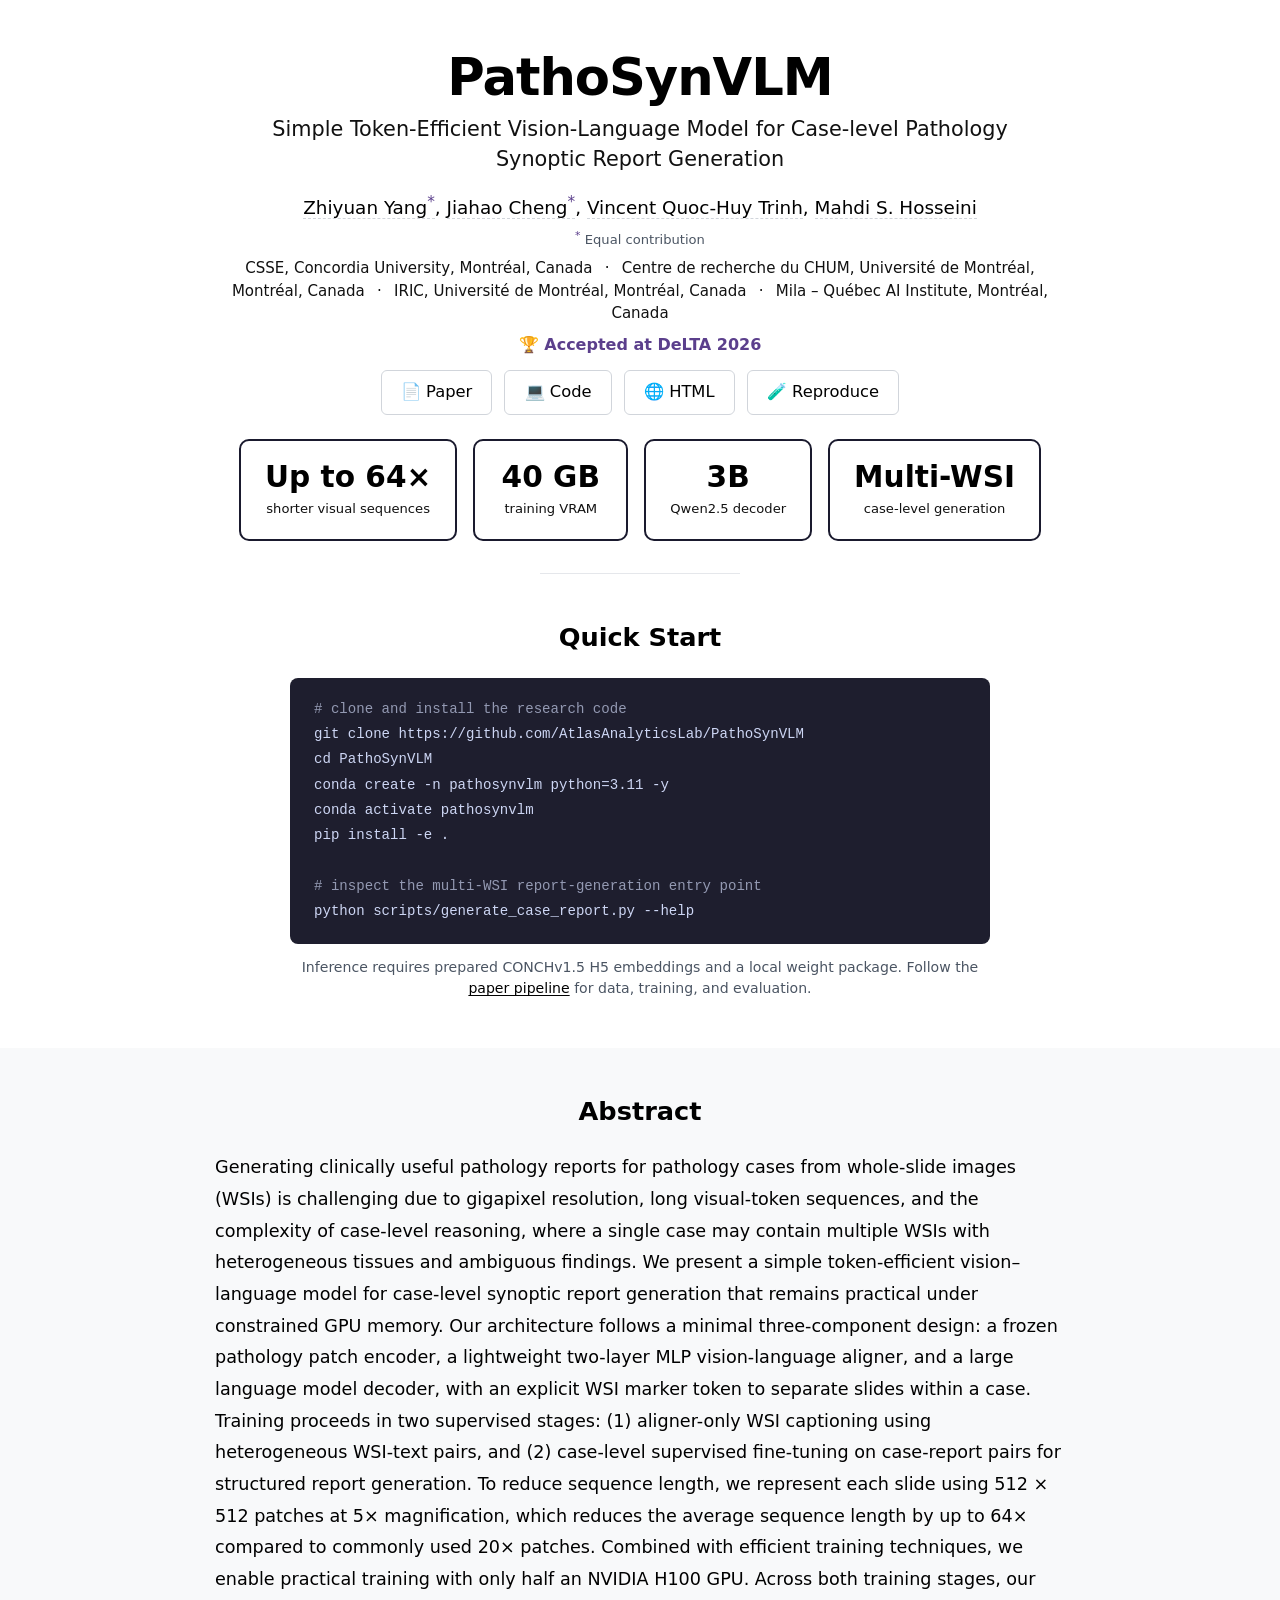
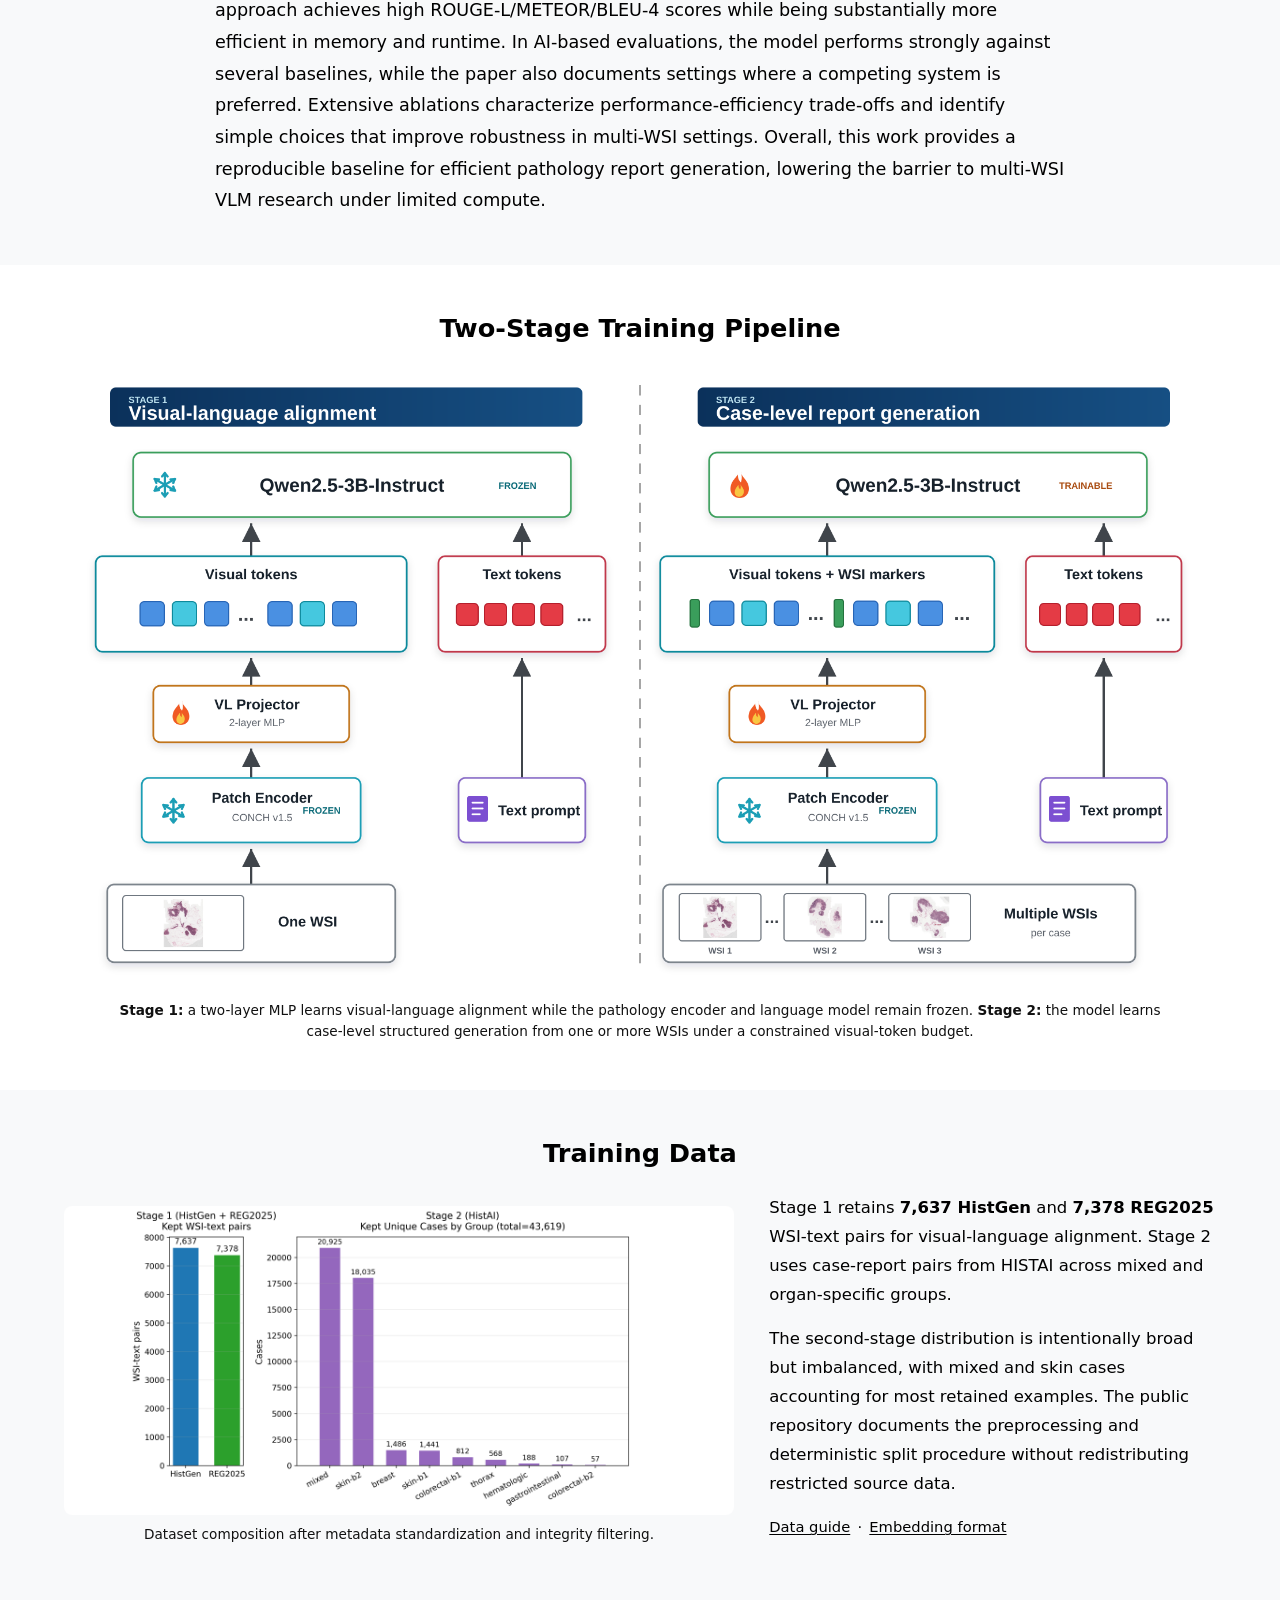
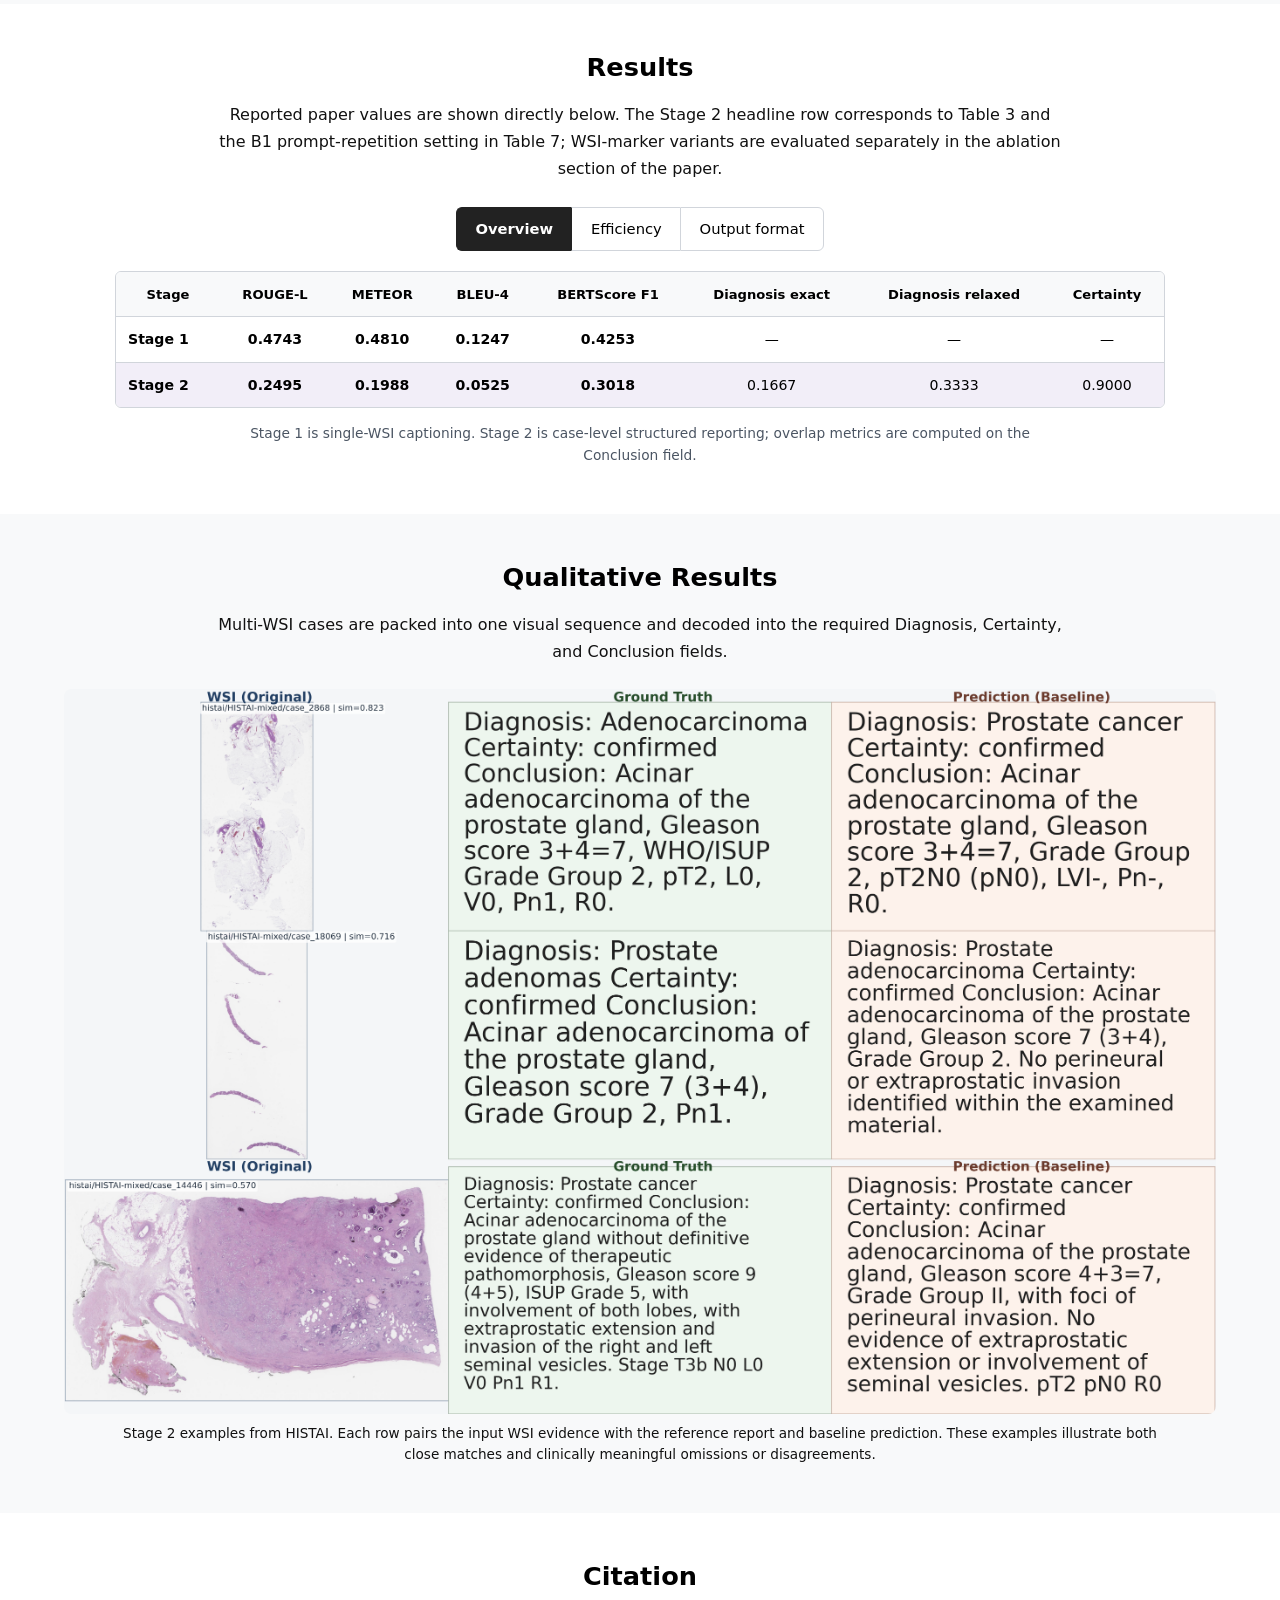
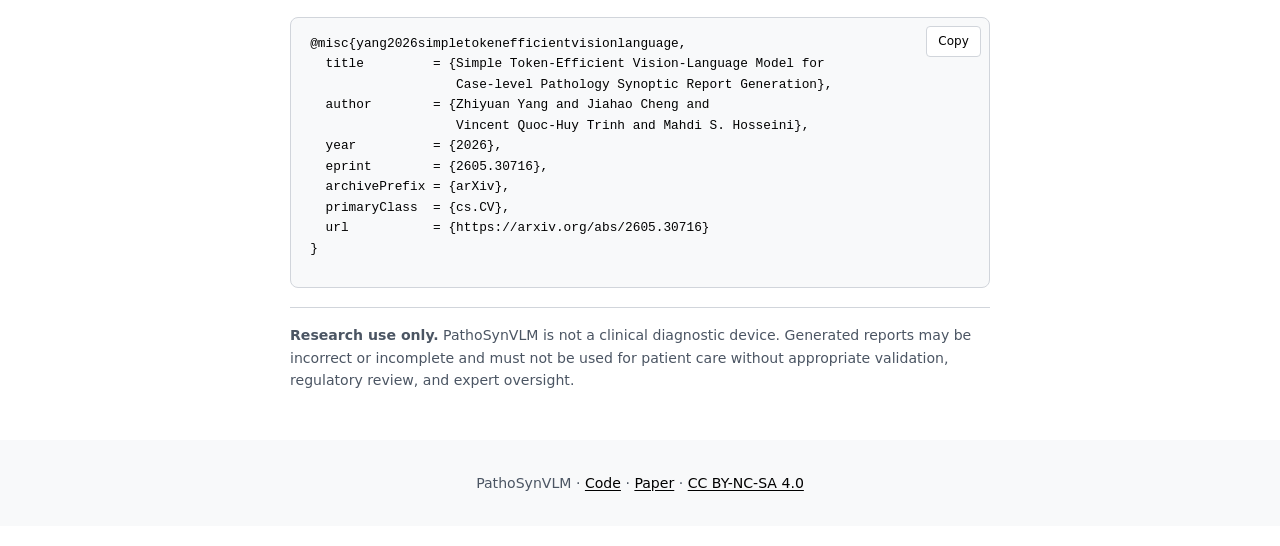
==== index.html @ 73cafb18 "Redesign project page in MOOZY academic style" ====
<!doctype html>
<html lang="en">
  <head>
    <meta charset="utf-8">
    <meta name="viewport" content="width=device-width, initial-scale=1">

    <title>PathoSynVLM: Case-Level Pathology Report Generation</title>
    <meta
      name="description"
      content="PathoSynVLM is a simple token-efficient vision-language model for case-level pathology synoptic report generation from one or more whole-slide images."
    >
    <meta name="author" content="Zhiyuan Yang, Jiahao Cheng, Vincent Quoc-Huy Trinh, Mahdi S. Hosseini">
    <meta name="theme-color" content="#ffffff">
    <link rel="canonical" href="https://atlasanalyticslab.github.io/PathoSynVLM/">
    <link rel="icon" href="static/images/favicon.svg" type="image/svg+xml">

    <meta property="og:type" content="website">
    <meta property="og:site_name" content="PathoSynVLM">
    <meta property="og:title" content="PathoSynVLM: Case-Level Pathology Report Generation">
    <meta
      property="og:description"
      content="A simple token-efficient vision-language model for structured report generation from one or more pathology whole-slide images."
    >
    <meta property="og:url" content="https://atlasanalyticslab.github.io/PathoSynVLM/">
    <meta property="og:image" content="https://atlasanalyticslab.github.io/PathoSynVLM/static/images/architecture.png">
    <meta property="og:image:width" content="2000">
    <meta property="og:image:height" content="1080">
    <meta property="og:image:alt" content="PathoSynVLM two-stage training architecture">
    <meta name="twitter:card" content="summary_large_image">

    <script type="application/ld+json">
      {
        "@context": "https://schema.org",
        "@type": "ScholarlyArticle",
        "headline": "Simple Token-Efficient Vision-Language Model for Case-level Pathology Synoptic Report Generation",
        "datePublished": "2026-05-29",
        "author": [
          {"@type": "Person", "name": "Zhiyuan Yang"},
          {"@type": "Person", "name": "Jiahao Cheng"},
          {"@type": "Person", "name": "Vincent Quoc-Huy Trinh"},
          {"@type": "Person", "name": "Mahdi S. Hosseini"}
        ],
        "url": "https://arxiv.org/abs/2605.30716",
        "mainEntityOfPage": "https://atlasanalyticslab.github.io/PathoSynVLM/",
        "sameAs": [
          "https://arxiv.org/abs/2605.30716",
          "https://github.com/AtlasAnalyticsLab/PathoSynVLM"
        ],
        "license": "https://creativecommons.org/licenses/by-nc-sa/4.0/"
      }
    </script>
    <script>document.documentElement.classList.add("js");</script>
    <link rel="stylesheet" href="static/css/index.css">
    <script defer src="static/js/index.js"></script>
  </head>

  <body>
    <a class="skip-link" href="#main-content">Skip to content</a>

    <main id="main-content">
      <!-- Hero -->
      <section class="section hero-section">
        <div class="container hero-container">
          <h1 class="hero-title">PathoSynVLM</h1>
          <p class="hero-subtitle">
            Simple Token-Efficient Vision-Language Model for Case-level Pathology Synoptic Report Generation
          </p>

          <p class="author-list">
            <a href="https://arxiv.org/search/cs?searchtype=author&amp;query=Yang%2C+Z">Zhiyuan Yang<sup>*</sup></a>,
            <a href="https://arxiv.org/search/cs?searchtype=author&amp;query=Cheng%2C+J">Jiahao Cheng<sup>*</sup></a>,
            <a href="https://arxiv.org/search/cs?searchtype=author&amp;query=Trinh%2C+V+Q">Vincent Quoc-Huy Trinh</a>,
            <a href="https://arxiv.org/search/cs?searchtype=author&amp;query=Hosseini%2C+M+S">Mahdi S. Hosseini</a>
          </p>
          <p class="equal-note"><sup>*</sup> Equal contribution</p>
          <p class="affiliation-list">
            CSSE, Concordia University, Montréal, Canada &ensp;·&ensp;
            Centre de recherche du CHUM, Université de Montréal, Montréal, Canada &ensp;·&ensp;
            IRIC, Université de Montréal, Montréal, Canada &ensp;·&ensp;
            Mila – Québec AI Institute, Montréal, Canada
          </p>
          <p class="venue-line">
            <a href="https://arxiv.org/abs/2605.30716">🏆 Accepted at DeLTA 2026</a>
          </p>

          <nav class="link-row" aria-label="Project links">
            <a href="https://arxiv.org/abs/2605.30716">📄 Paper</a>
            <a href="https://github.com/AtlasAnalyticsLab/PathoSynVLM">💻 Code</a>
            <a href="https://arxiv.org/html/2605.30716v1">🌐 HTML</a>
            <a href="https://github.com/AtlasAnalyticsLab/PathoSynVLM/blob/main/docs/paper_pipeline.md">🧪 Reproduce</a>
          </nav>
        </div>
      </section>

      <!-- Key numbers -->
      <section class="stats-section" aria-label="Key project characteristics">
        <div class="container stat-cards">
          <div class="stat-card">
            <span class="stat-number">Up to 64×</span>
            <span class="stat-label">shorter visual sequences</span>
          </div>
          <div class="stat-card">
            <span class="stat-number">40 GB</span>
            <span class="stat-label">training VRAM</span>
          </div>
          <div class="stat-card">
            <span class="stat-number">3B</span>
            <span class="stat-label">Qwen2.5 decoder</span>
          </div>
          <div class="stat-card">
            <span class="stat-number">Multi-WSI</span>
            <span class="stat-label">case-level generation</span>
          </div>
        </div>
      </section>

      <hr class="section-divider">

      <!-- Quick start -->
      <section class="section" id="quick-start">
        <div class="container narrow-container">
          <h2 class="section-heading">Quick Start</h2>
          <pre class="code-block" tabindex="0"><code><span class="comment"># clone and install the research code</span>
git clone https://github.com/AtlasAnalyticsLab/PathoSynVLM
cd PathoSynVLM
conda create -n pathosynvlm python=3.11 -y
conda activate pathosynvlm
pip install -e .

<span class="comment"># inspect the multi-WSI report-generation entry point</span>
python scripts/generate_case_report.py --help</code></pre>
          <p class="center-note">
            Inference requires prepared CONCHv1.5 H5 embeddings and a local weight package.
            Follow the <a href="https://github.com/AtlasAnalyticsLab/PathoSynVLM/blob/main/docs/paper_pipeline.md">paper pipeline</a> for data, training, and evaluation.
          </p>
        </div>
      </section>

      <!-- Abstract -->
      <section class="section section-alt" id="abstract">
        <div class="container prose-container">
          <h2 class="section-heading">Abstract</h2>
          <p class="abstract-text">
            Generating clinically useful pathology reports for pathology cases from whole-slide images (WSIs) is challenging due to gigapixel resolution, long visual-token sequences, and the complexity of case-level reasoning, where a single case may contain multiple WSIs with heterogeneous tissues and ambiguous findings. We present a simple token-efficient vision–language model for case-level synoptic report generation that remains practical under constrained GPU memory. Our architecture follows a minimal three-component design: a frozen pathology patch encoder, a lightweight two-layer MLP vision-language aligner, and a large language model decoder, with an explicit WSI marker token to separate slides within a case. Training proceeds in two supervised stages: (1) aligner-only WSI captioning using heterogeneous WSI-text pairs, and (2) case-level supervised fine-tuning on case-report pairs for structured report generation. To reduce sequence length, we represent each slide using 512 × 512 patches at 5× magnification, which reduces the average sequence length by up to 64× compared to commonly used 20× patches. Combined with efficient training techniques, we enable practical training with only half an NVIDIA H100 GPU. Across both training stages, our approach achieves high ROUGE-L/METEOR/BLEU-4 scores while being substantially more efficient in memory and runtime. In AI-based evaluations, the model performs strongly against several baselines, while the paper also documents settings where a competing system is preferred. Extensive ablations characterize performance-efficiency trade-offs and identify simple choices that improve robustness in multi-WSI settings. Overall, this work provides a reproducible baseline for efficient pathology report generation, lowering the barrier to multi-WSI VLM research under limited compute.
          </p>
        </div>
      </section>

      <!-- Pipeline -->
      <section class="section" id="method">
        <div class="container wide-container">
          <h2 class="section-heading">Two-Stage Training Pipeline</h2>
          <figure class="paper-figure">
            <button
              class="figure-button"
              type="button"
              data-lightbox-src="static/images/architecture.png"
              data-lightbox-alt="PathoSynVLM two-stage training architecture"
              aria-label="Open the PathoSynVLM architecture figure at full size"
            >
              <img
                src="static/images/architecture.png"
                width="2000"
                height="1080"
                alt="Stage 1 aligns frozen pathology patch features with a frozen language model through a trainable MLP projector. Stage 2 fine-tunes case-level report generation from multiple whole-slide images."
                loading="lazy"
              >
            </button>
            <figcaption class="fig-caption">
              <strong>Stage 1:</strong> a two-layer MLP learns visual-language alignment while the pathology encoder and language model remain frozen.
              <strong>Stage 2:</strong> the model learns case-level structured generation from one or more WSIs under a constrained visual-token budget.
            </figcaption>
          </figure>
        </div>
      </section>

      <!-- Data -->
      <section class="section section-alt" id="data">
        <div class="container wide-container">
          <h2 class="section-heading">Training Data</h2>
          <div class="two-column">
            <figure class="paper-figure">
              <button
                class="figure-button"
                type="button"
                data-lightbox-src="static/images/training_data.png"
                data-lightbox-alt="Training data composition across both PathoSynVLM stages"
                aria-label="Open the training-data composition figure at full size"
              >
                <img
                  src="static/images/training_data.png"
                  width="2860"
                  height="1320"
                  alt="Bar charts showing retained HistGen and REG2025 WSI-text pairs for Stage 1 and retained HISTAI cases by group for Stage 2."
                  loading="lazy"
                >
              </button>
              <figcaption class="fig-caption">Dataset composition after metadata standardization and integrity filtering.</figcaption>
            </figure>
            <div class="column-copy">
              <p>
                Stage 1 retains <strong>7,637 HistGen</strong> and <strong>7,378 REG2025</strong> WSI-text pairs for visual-language alignment. Stage 2 uses case-report pairs from HISTAI across mixed and organ-specific groups.
              </p>
              <p>
                The second-stage distribution is intentionally broad but imbalanced, with mixed and skin cases accounting for most retained examples. The public repository documents the preprocessing and deterministic split procedure without redistributing restricted source data.
              </p>
              <p class="inline-links">
                <a href="https://github.com/AtlasAnalyticsLab/PathoSynVLM/blob/main/docs/data.md">Data guide</a>
                <span aria-hidden="true">·</span>
                <a href="https://github.com/AtlasAnalyticsLab/PathoSynVLM/blob/main/docs/embeddings.md">Embedding format</a>
              </p>
            </div>
          </div>
        </div>
      </section>

      <!-- Results -->
      <section class="section" id="results">
        <div class="container wide-container">
          <h2 class="section-heading">Results</h2>
          <p class="section-intro">
            Reported paper values are shown directly below. The Stage 2 headline row corresponds to Table 3 and the B1 prompt-repetition setting in Table 7; WSI-marker variants are evaluated separately in the ablation section of the paper.
          </p>

          <div class="tabs-component">
            <div class="tabs" role="tablist" aria-label="Result views">
              <button
                id="tab-overview"
                type="button"
                role="tab"
                aria-selected="true"
                aria-controls="panel-overview"
                tabindex="0"
                data-tab-target="panel-overview"
              >Overview</button>
              <button
                id="tab-efficiency"
                type="button"
                role="tab"
                aria-selected="false"
                aria-controls="panel-efficiency"
                tabindex="-1"
                data-tab-target="panel-efficiency"
              >Efficiency</button>
              <button
                id="tab-format"
                type="button"
                role="tab"
                aria-selected="false"
                aria-controls="panel-format"
                tabindex="-1"
                data-tab-target="panel-format"
              >Output format</button>
            </div>

            <div
              class="tab-panel is-active"
              id="panel-overview"
              role="tabpanel"
              aria-labelledby="tab-overview"
              tabindex="0"
            >
              <div class="table-scroll" tabindex="0" role="region" aria-label="Headline PathoSynVLM result table">
                <table class="results-table">
                  <caption class="sr-only">Headline text-generation and field-level results from paper Table 3</caption>
                  <thead>
                    <tr>
                      <th scope="col">Stage</th>
                      <th scope="col">ROUGE-L</th>
                      <th scope="col">METEOR</th>
                      <th scope="col">BLEU-4</th>
                      <th scope="col">BERTScore F1</th>
                      <th scope="col">Diagnosis exact</th>
                      <th scope="col">Diagnosis relaxed</th>
                      <th scope="col">Certainty</th>
                    </tr>
                  </thead>
                  <tbody>
                    <tr>
                      <th scope="row">Stage 1</th>
                      <td><strong>0.4743</strong></td>
                      <td><strong>0.4810</strong></td>
                      <td><strong>0.1247</strong></td>
                      <td><strong>0.4253</strong></td>
                      <td>—</td>
                      <td>—</td>
                      <td>—</td>
                    </tr>
                    <tr class="highlight-row">
                      <th scope="row">Stage 2</th>
                      <td><strong>0.2495</strong></td>
                      <td><strong>0.1988</strong></td>
                      <td><strong>0.0525</strong></td>
                      <td><strong>0.3018</strong></td>
                      <td>0.1667</td>
                      <td>0.3333</td>
                      <td>0.9000</td>
                    </tr>
                  </tbody>
                </table>
              </div>
              <p class="tab-note">Stage 1 is single-WSI captioning. Stage 2 is case-level structured reporting; overlap metrics are computed on the Conclusion field.</p>
            </div>

            <div
              class="tab-panel"
              id="panel-efficiency"
              role="tabpanel"
              aria-labelledby="tab-efficiency"
              tabindex="0"
            >
              <div class="table-scroll" tabindex="0" role="region" aria-label="PathoSynVLM efficiency table">
                <table class="results-table efficiency-table">
                  <caption class="sr-only">Stage 1 efficiency under single-WSI inputs from paper Table 4</caption>
                  <thead>
                    <tr>
                      <th scope="col">Setting</th>
                      <th scope="col">Patches per input</th>
                      <th scope="col">Preprocessing seconds</th>
                      <th scope="col">Inference seconds</th>
                    </tr>
                  </thead>
                  <tbody>
                    <tr class="highlight-row">
                      <th scope="row">Baseline · 5×</th>
                      <td><strong>160.04</strong></td>
                      <td><strong>45.98</strong></td>
                      <td><strong>1.87</strong></td>
                    </tr>
                    <tr>
                      <th scope="row">20× baseline</th>
                      <td>12,247.74</td>
                      <td>196.84</td>
                      <td>4.62</td>
                    </tr>
                  </tbody>
                </table>
              </div>
              <p class="tab-note">Low-magnification patching reduces the visual sequence and the dominant preprocessing cost while retaining practical report generation.</p>
            </div>

            <div
              class="tab-panel"
              id="panel-format"
              role="tabpanel"
              aria-labelledby="tab-format"
              tabindex="0"
            >
              <pre class="schema-block" tabindex="0"><code>Diagnosis: ...
Certainty: ...
Conclusion: ...</code></pre>
              <p class="tab-note">The fixed schema supports field-level evaluation while retaining a free-form conclusion for case-level findings.</p>
            </div>
          </div>
        </div>
      </section>

      <!-- Qualitative -->
      <section class="section section-alt" id="qualitative-results">
        <div class="container wide-container">
          <h2 class="section-heading">Qualitative Results</h2>
          <p class="section-intro">
            Multi-WSI cases are packed into one visual sequence and decoded into the required Diagnosis, Certainty, and Conclusion fields.
          </p>
          <figure class="paper-figure">
            <button
              class="figure-button"
              type="button"
              data-lightbox-src="static/images/case_examples.png"
              data-lightbox-alt="PathoSynVLM Stage 2 case-level report examples"
              aria-label="Open the Stage 2 qualitative results figure at full size"
            >
              <img
                src="static/images/case_examples.png"
                width="5280"
                height="3322"
                alt="Three Stage 2 examples showing whole-slide image inputs, ground-truth structured reports, and PathoSynVLM baseline predictions."
                loading="lazy"
              >
            </button>
            <figcaption class="fig-caption">
              Stage 2 examples from HISTAI. Each row pairs the input WSI evidence with the reference report and baseline prediction. These examples illustrate both close matches and clinically meaningful omissions or disagreements.
            </figcaption>
          </figure>
        </div>
      </section>

      <!-- Citation -->
      <section class="section" id="citation">
        <div class="container narrow-container">
          <h2 class="section-heading">Citation</h2>
          <div class="bibtex-block">
            <button class="copy-btn" type="button" data-copy-citation>Copy</button>
            <pre role="region" tabindex="0" aria-label="BibTeX citation"><code id="bibtex">@misc{yang2026simpletokenefficientvisionlanguage,
  title         = {Simple Token-Efficient Vision-Language Model for
                   Case-level Pathology Synoptic Report Generation},
  author        = {Zhiyuan Yang and Jiahao Cheng and
                   Vincent Quoc-Huy Trinh and Mahdi S. Hosseini},
  year          = {2026},
  eprint        = {2605.30716},
  archivePrefix = {arXiv},
  primaryClass  = {cs.CV},
  url           = {https://arxiv.org/abs/2605.30716}
}</code></pre>
            <p class="copy-status" role="status" aria-live="polite" data-copy-status></p>
          </div>

          <p class="research-note">
            <strong>Research use only.</strong> PathoSynVLM is not a clinical diagnostic device. Generated reports may be incorrect or incomplete and must not be used for patient care without appropriate validation, regulatory review, and expert oversight.
          </p>
        </div>
      </section>
    </main>

    <footer class="footer">
      <div class="container footer-content">
        <p>
          PathoSynVLM ·
          <a href="https://github.com/AtlasAnalyticsLab/PathoSynVLM">Code</a> ·
          <a href="https://arxiv.org/abs/2605.30716">Paper</a> ·
          <a href="https://github.com/AtlasAnalyticsLab/PathoSynVLM/blob/main/LICENSE">CC BY-NC-SA 4.0</a>
        </p>
      </div>
    </footer>

    <dialog class="lightbox" id="lightbox" aria-label="Expanded figure">
      <button class="lightbox-close" type="button" aria-label="Close expanded figure">×</button>
      <img src="static/images/architecture.png" alt="Expanded PathoSynVLM paper figure">
    </dialog>
  </body>
</html>
---- static/css/index.css ----
:root {
  --text-primary: #000;
  --text-secondary: #111;
  --muted: #4b5563;
  --bg: #fff;
  --bg-alt: #f8f9fa;
  --border: #d1d5db;
  --accent: #5b3f8c;
  --accent-light: #f2eef8;
  --code-bg: #1e1e2e;
  --code-text: #cdd6f4;
  --wide: 1152px;
}

*,
*::before,
*::after {
  box-sizing: border-box;
}

html {
  scroll-behavior: smooth;
}

body {
  margin: 0;
  color: var(--text-primary);
  background: var(--bg);
  font-family: system-ui, -apple-system, "Segoe UI", Roboto, sans-serif;
  font-size: 16px;
  line-height: 1.6;
  -webkit-font-smoothing: antialiased;
  text-rendering: optimizeLegibility;
}

img,
svg {
  display: block;
  max-width: 100%;
}

a {
  color: inherit;
  text-underline-offset: 0.16em;
}

a:hover {
  color: var(--accent);
}

button,
input,
textarea,
select {
  font: inherit;
}

:focus-visible {
  outline: 3px solid #8766bd;
  outline-offset: 3px;
}

.sr-only {
  position: absolute;
  width: 1px;
  height: 1px;
  padding: 0;
  margin: -1px;
  overflow: hidden;
  clip: rect(0, 0, 0, 0);
  white-space: nowrap;
  border: 0;
}

.skip-link {
  position: fixed;
  top: 0.75rem;
  left: 0.75rem;
  z-index: 200;
  padding: 0.55rem 0.85rem;
  color: #fff;
  text-decoration: none;
  background: #111;
  border-radius: 4px;
  transform: translateY(-180%);
  transition: transform 0.15s ease;
}

.skip-link:focus {
  color: #fff;
  transform: translateY(0);
}

.container {
  width: min(calc(100% - 3rem), var(--wide));
  margin-inline: auto;
}

.wide-container {
  max-width: var(--wide);
}

.prose-container {
  max-width: 850px;
}

.narrow-container {
  max-width: 700px;
}

.section {
  padding: 3rem 1.5rem;
}

.section-alt {
  background: var(--bg-alt);
}

.hero-section {
  padding-top: 3.2rem;
  padding-bottom: 1.5rem;
}

.hero-container {
  max-width: 850px;
  text-align: center;
}

.hero-title {
  margin: 0;
  color: #000;
  font-size: 3.2rem;
  font-weight: 700;
  letter-spacing: -0.02em;
  line-height: 1.05;
}

.hero-subtitle {
  max-width: 740px;
  margin: 0.55rem auto 1rem;
  color: var(--text-secondary);
  font-size: 1.3rem;
  line-height: 1.45;
}

.author-list {
  margin: 0 0 0.25rem;
  font-size: 1.15rem;
}

.author-list a {
  color: var(--text-primary);
  text-decoration: none;
  border-bottom: 1px dashed var(--border);
}

.author-list a:hover {
  color: #000;
  border-bottom-color: #000;
}

.author-list sup,
.equal-note sup {
  color: var(--accent);
}

.equal-note {
  margin: 0 0 0.45rem;
  color: var(--muted);
  font-size: 0.82rem;
}

.affiliation-list {
  margin: 0 auto;
  color: var(--text-secondary);
  font-size: 0.94rem;
  line-height: 1.5;
}

.venue-line {
  margin: 0.45rem 0 0.7rem;
  font-weight: 650;
}

.venue-line a {
  color: var(--accent);
  text-decoration: none;
}

.venue-line a:hover {
  text-decoration: underline;
}

.link-row {
  display: flex;
  flex-wrap: wrap;
  gap: 0.75rem;
  justify-content: center;
  margin-top: 0.8rem;
}

.link-row a {
  display: inline-flex;
  gap: 0.35rem;
  align-items: center;
  padding: 0.5rem 1.2rem;
  color: var(--text-primary);
  font-size: 1.02rem;
  text-decoration: none;
  background: #fff;
  border: 1px solid var(--border);
  border-radius: 6px;
  transition:
    background-color 0.18s,
    border-color 0.18s;
}

.link-row a:hover {
  color: #000;
  background: rgba(0, 0, 0, 0.04);
  border-color: #000;
}

.stats-section {
  padding: 0 1.5rem 2rem;
}

.stat-cards {
  display: flex;
  flex-wrap: wrap;
  gap: 1rem;
  justify-content: center;
}

.stat-card {
  min-width: 155px;
  padding: 1.2rem 1.5rem;
  text-align: center;
  background: #fff;
  border: 2px solid #1a1a2e;
  border-radius: 10px;
}

.stat-number {
  display: block;
  color: #000;
  font-size: 1.85rem;
  font-weight: 700;
  line-height: 1.2;
}

.stat-label {
  display: block;
  margin-top: 0.2rem;
  color: var(--text-secondary);
  font-size: 0.82rem;
}

.section-divider {
  width: 200px;
  margin: 0 auto;
  border: 0;
  border-top: 1px solid #e5e7eb;
}

.section-heading {
  margin: 0 0 1.5rem;
  color: #000;
  font-size: 1.6rem;
  font-weight: 700;
  line-height: 1.25;
  text-align: center;
}

.section-intro {
  max-width: 850px;
  margin: -0.45rem auto 1.5rem;
  color: var(--text-secondary);
  font-size: 1rem;
  line-height: 1.7;
  text-align: center;
}

.code-block {
  padding: 1.2rem 1.5rem;
  margin: 0;
  overflow-x: auto;
  color: var(--code-text);
  background: var(--code-bg);
  border-radius: 8px;
  font-family: "SFMono-Regular", Consolas, "Liberation Mono", monospace;
  font-size: 0.88rem;
  line-height: 1.8;
  white-space: pre;
}

.code-block .comment {
  color: #9399b2;
}

.center-note {
  margin: 0.8rem auto 0;
  color: var(--muted);
  font-size: 0.88rem;
  line-height: 1.55;
  text-align: center;
}

.center-note a,
.inline-links a {
  color: var(--text-primary);
}

.abstract-text {
  margin: 0;
  color: var(--text-primary);
  font-size: 1.1rem;
  line-height: 1.8;
}

.paper-figure {
  margin: 0;
  text-align: center;
}

.figure-button {
  display: block;
  width: 100%;
  padding: 0;
  margin: 0;
  cursor: zoom-in;
  background: transparent;
  border: 0;
  border-radius: 8px;
}

.figure-button img {
  width: 100%;
  height: auto;
  border-radius: 8px;
  transition: opacity 0.18s;
}

.figure-button:hover img {
  opacity: 0.9;
}

.fig-caption {
  max-width: 1050px;
  margin: 0.55rem auto 0;
  color: var(--text-secondary);
  font-size: 0.85rem;
  line-height: 1.55;
  text-align: center;
}

.two-column {
  display: grid;
  grid-template-columns: minmax(0, 1.2fr) minmax(280px, 0.8fr);
  gap: 2.2rem;
  align-items: center;
}

.column-copy {
  color: var(--text-primary);
  font-size: 1.03rem;
  line-height: 1.75;
}

.column-copy p {
  margin: 0 0 1rem;
}

.inline-links {
  display: flex;
  flex-wrap: wrap;
  gap: 0.45rem;
  font-size: 0.92rem;
}

.tabs-component {
  margin-top: 1.25rem;
}

.tabs {
  display: flex;
  justify-content: center;
  margin-bottom: 1.25rem;
  overflow-x: auto;
  -webkit-overflow-scrolling: touch;
}

.tabs button {
  padding: 0.6rem 1.15rem;
  color: var(--text-primary);
  font-size: 0.92rem;
  cursor: pointer;
  background: #fff;
  border: 1px solid var(--border);
  border-right: 0;
}

.tabs button:first-child {
  border-radius: 6px 0 0 6px;
}

.tabs button:last-child {
  border-right: 1px solid var(--border);
  border-radius: 0 6px 6px 0;
}

.tabs button:hover {
  background: var(--bg-alt);
}

.tabs button[aria-selected="true"] {
  color: #fff;
  font-weight: 650;
  background: #222;
  border-color: #222;
}

.tabs button[aria-selected="true"] + button {
  border-left-color: #222;
}

.tab-panel {
  max-width: 1050px;
  margin-inline: auto;
}

.js .tab-panel {
  display: none;
}

.js .tab-panel.is-active {
  display: block;
}

.table-scroll {
  overflow-x: auto;
  border: 1px solid var(--border);
  border-radius: 6px;
  -webkit-overflow-scrolling: touch;
}

.results-table {
  width: 100%;
  min-width: 850px;
  color: var(--text-primary);
  font-size: 0.88rem;
  border-collapse: collapse;
}

.efficiency-table {
  min-width: 640px;
}

.results-table th,
.results-table td {
  padding: 0.7rem 0.75rem;
  text-align: center;
  white-space: nowrap;
  border-bottom: 1px solid var(--border);
}

.results-table thead th {
  font-size: 0.82rem;
  font-weight: 650;
  background: var(--bg-alt);
}

.results-table tbody th {
  text-align: left;
}

.results-table tbody tr:last-child th,
.results-table tbody tr:last-child td {
  border-bottom: 0;
}

.results-table .highlight-row th,
.results-table .highlight-row td {
  background: var(--accent-light);
}

.tab-note {
  max-width: 820px;
  margin: 0.85rem auto 0;
  color: var(--muted);
  font-size: 0.86rem;
  line-height: 1.6;
  text-align: center;
}

.schema-block {
  max-width: 520px;
  padding: 1.2rem 1.5rem;
  margin: 0 auto;
  overflow-x: auto;
  color: var(--code-text);
  background: var(--code-bg);
  border-radius: 8px;
  font-family: "SFMono-Regular", Consolas, "Liberation Mono", monospace;
  font-size: 0.95rem;
  line-height: 1.8;
}

.bibtex-block {
  position: relative;
  padding: 1rem 1.2rem 0.55rem;
  color: var(--text-primary);
  background: var(--bg-alt);
  border: 1px solid var(--border);
  border-radius: 8px;
}

.bibtex-block pre {
  margin: 0;
  overflow-x: auto;
  font-family: "SFMono-Regular", Consolas, "Liberation Mono", monospace;
  font-size: 0.8rem;
  line-height: 1.6;
  white-space: pre;
}

.copy-btn {
  position: absolute;
  top: 8px;
  right: 8px;
  z-index: 1;
  padding: 0.3rem 0.7rem;
  color: var(--text-primary);
  font-size: 0.75rem;
  cursor: pointer;
  background: #fff;
  border: 1px solid var(--border);
  border-radius: 4px;
}

.copy-btn:hover {
  border-color: #000;
}

.copy-btn.is-copied {
  color: #fff;
  background: #222;
  border-color: #222;
}

.copy-status {
  min-height: 1rem;
  margin: 0.2rem 0 0;
  color: var(--muted);
  font-size: 0.75rem;
}

.research-note {
  padding-top: 1rem;
  margin: 1.2rem 0 0;
  color: var(--muted);
  font-size: 0.88rem;
  line-height: 1.6;
  border-top: 1px solid var(--border);
}

.footer {
  padding: 2rem 1.5rem;
  color: var(--muted);
  text-align: center;
  background: var(--bg-alt);
}

.footer-content p {
  margin: 0;
  font-size: 0.88rem;
}

.footer-content a {
  color: var(--text-primary);
}

.lightbox {
  width: min(96vw, 1500px);
  max-width: none;
  max-height: 95vh;
  padding: 2.5rem 1rem 1rem;
  overflow: auto;
  background: transparent;
  border: 0;
}

.lightbox::backdrop {
  background: rgb(0 0 0 / 86%);
}

.lightbox img {
  width: auto;
  max-width: 100%;
  max-height: calc(95vh - 3.5rem);
  margin: 0 auto;
  object-fit: contain;
  border-radius: 6px;
}

.lightbox-close {
  position: fixed;
  top: 0.8rem;
  right: 1rem;
  display: grid;
  width: 2.3rem;
  height: 2.3rem;
  padding: 0;
  color: #fff;
  font-size: 1.75rem;
  line-height: 1;
  cursor: pointer;
  background: rgb(0 0 0 / 70%);
  border: 1px solid rgb(255 255 255 / 55%);
  border-radius: 50%;
  place-items: center;
}

@media (max-width: 900px) {
  .two-column {
    grid-template-columns: 1fr;
    gap: 1.5rem;
  }

  .column-copy {
    max-width: 760px;
    margin-inline: auto;
  }
}

@media (max-width: 768px) {
  .container {
    width: min(calc(100% - 2rem), var(--wide));
  }

  .section {
    padding: 2.6rem 1rem;
  }

  .hero-section {
    padding-top: 2.5rem;
    padding-bottom: 1.25rem;
  }

  .hero-title {
    font-size: 2.15rem;
  }

  .hero-subtitle {
    font-size: 1.1rem;
  }

  .author-list {
    font-size: 1rem;
  }

  .affiliation-list {
    font-size: 0.86rem;
  }

  .stat-cards {
    gap: 0.5rem;
  }

  .stat-card {
    flex: 1 1 calc(50% - 0.5rem);
    min-width: 130px;
    padding: 0.8rem 0.65rem;
  }

  .stat-number {
    font-size: 1.35rem;
  }

  .stat-label {
    font-size: 0.75rem;
  }

  .section-heading {
    font-size: 1.45rem;
  }

  .abstract-text,
  .column-copy {
    font-size: 1rem;
  }

  .code-block {
    padding: 1rem;
    font-size: 0.78rem;
  }

  .tabs {
    justify-content: flex-start;
  }

  .tabs button {
    flex: 1 0 auto;
  }

  .bibtex-block {
    padding-right: 0.8rem;
    padding-left: 0.8rem;
  }

  .bibtex-block pre {
    padding-top: 1.8rem;
    font-size: 0.72rem;
  }
}

@media (max-width: 430px) {
  .link-row {
    gap: 0.5rem;
  }

  .link-row a {
    flex: 1 1 calc(50% - 0.5rem);
    justify-content: center;
    padding: 0.45rem 0.65rem;
    font-size: 0.92rem;
  }

  .stat-card {
    min-width: 115px;
  }

  .stat-number {
    font-size: 1.22rem;
  }
}

@media (prefers-reduced-motion: reduce) {
  html {
    scroll-behavior: auto;
  }

  *,
  *::before,
  *::after {
    transition-duration: 0.01ms !important;
  }
}

@media print {
  .link-row,
  .copy-btn,
  .lightbox,
  .footer {
    display: none !important;
  }

  .section,
  .hero-section {
    padding-block: 1.5rem;
  }

  .section-alt,
  .footer,
  .results-table .highlight-row th,
  .results-table .highlight-row td {
    background: #fff;
  }

  .js .tab-panel {
    display: block;
    margin-bottom: 1.5rem;
  }

  .tabs {
    display: none;
  }
}
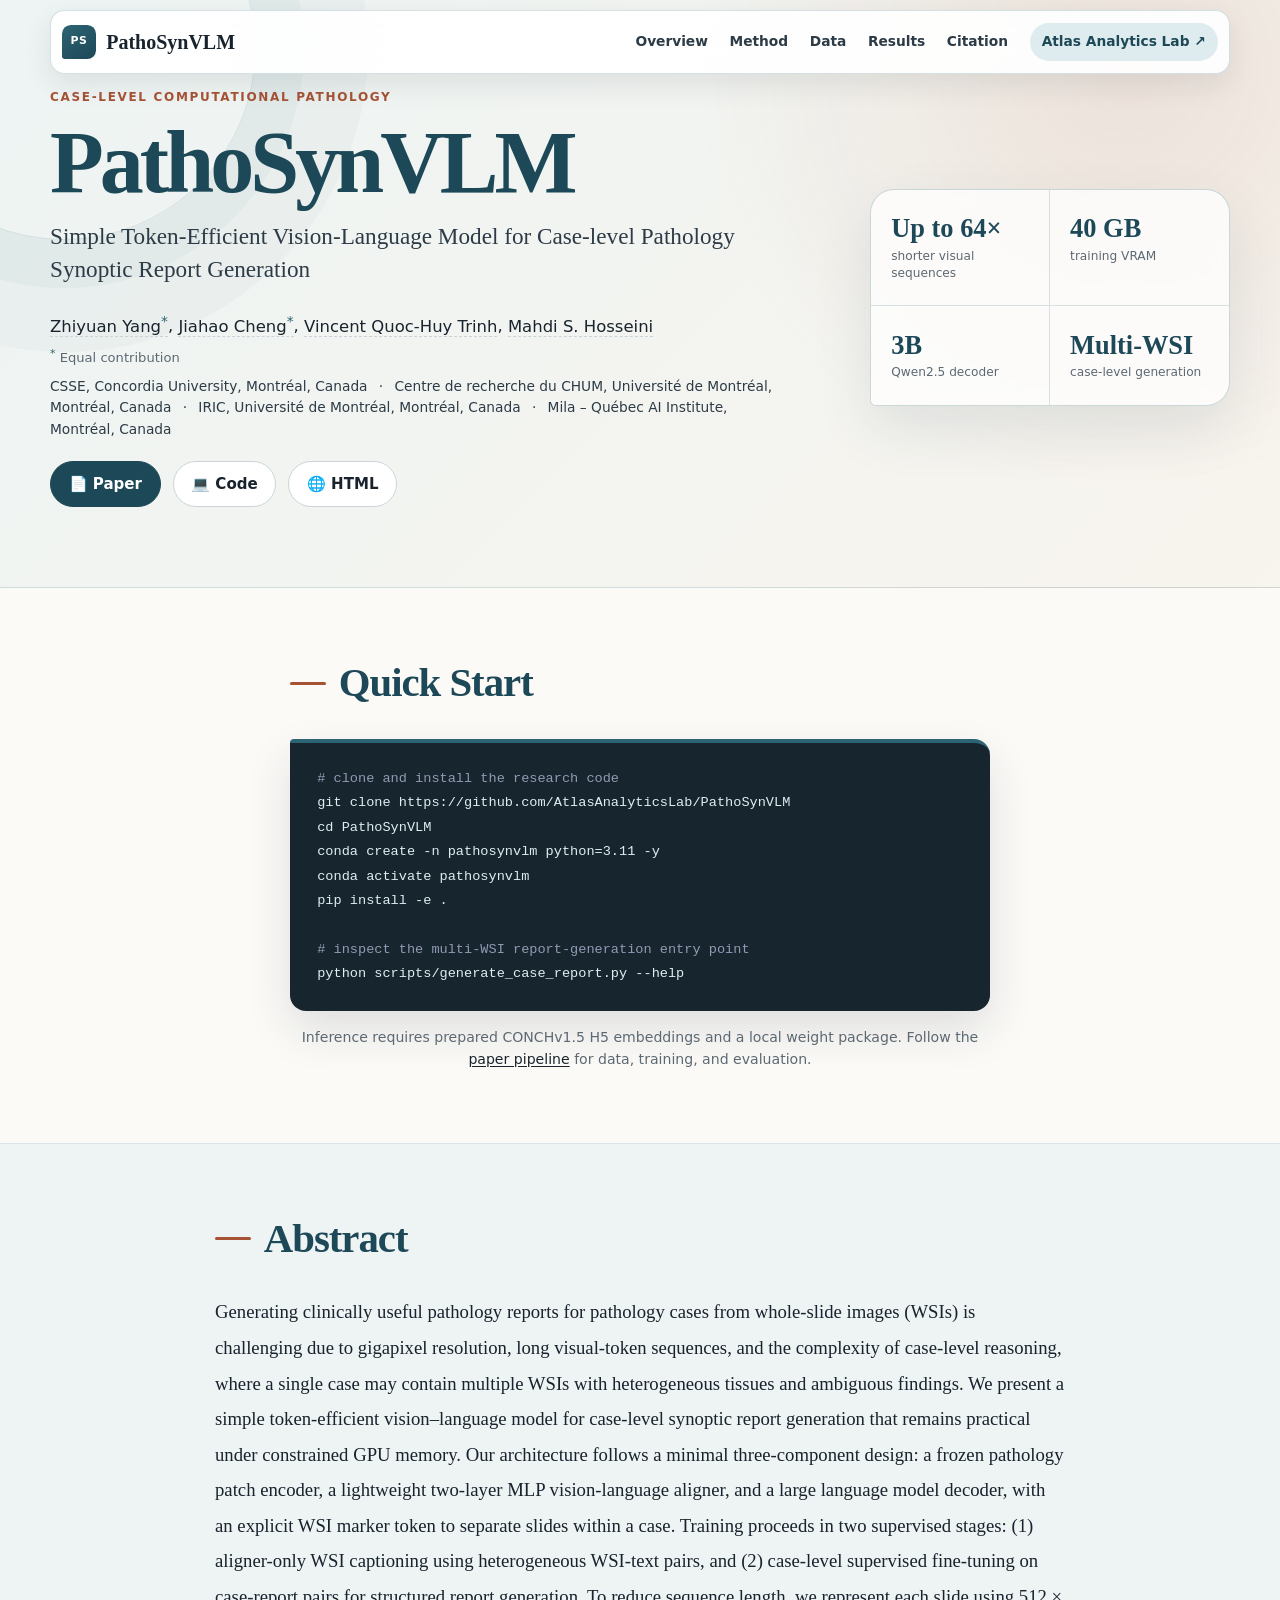
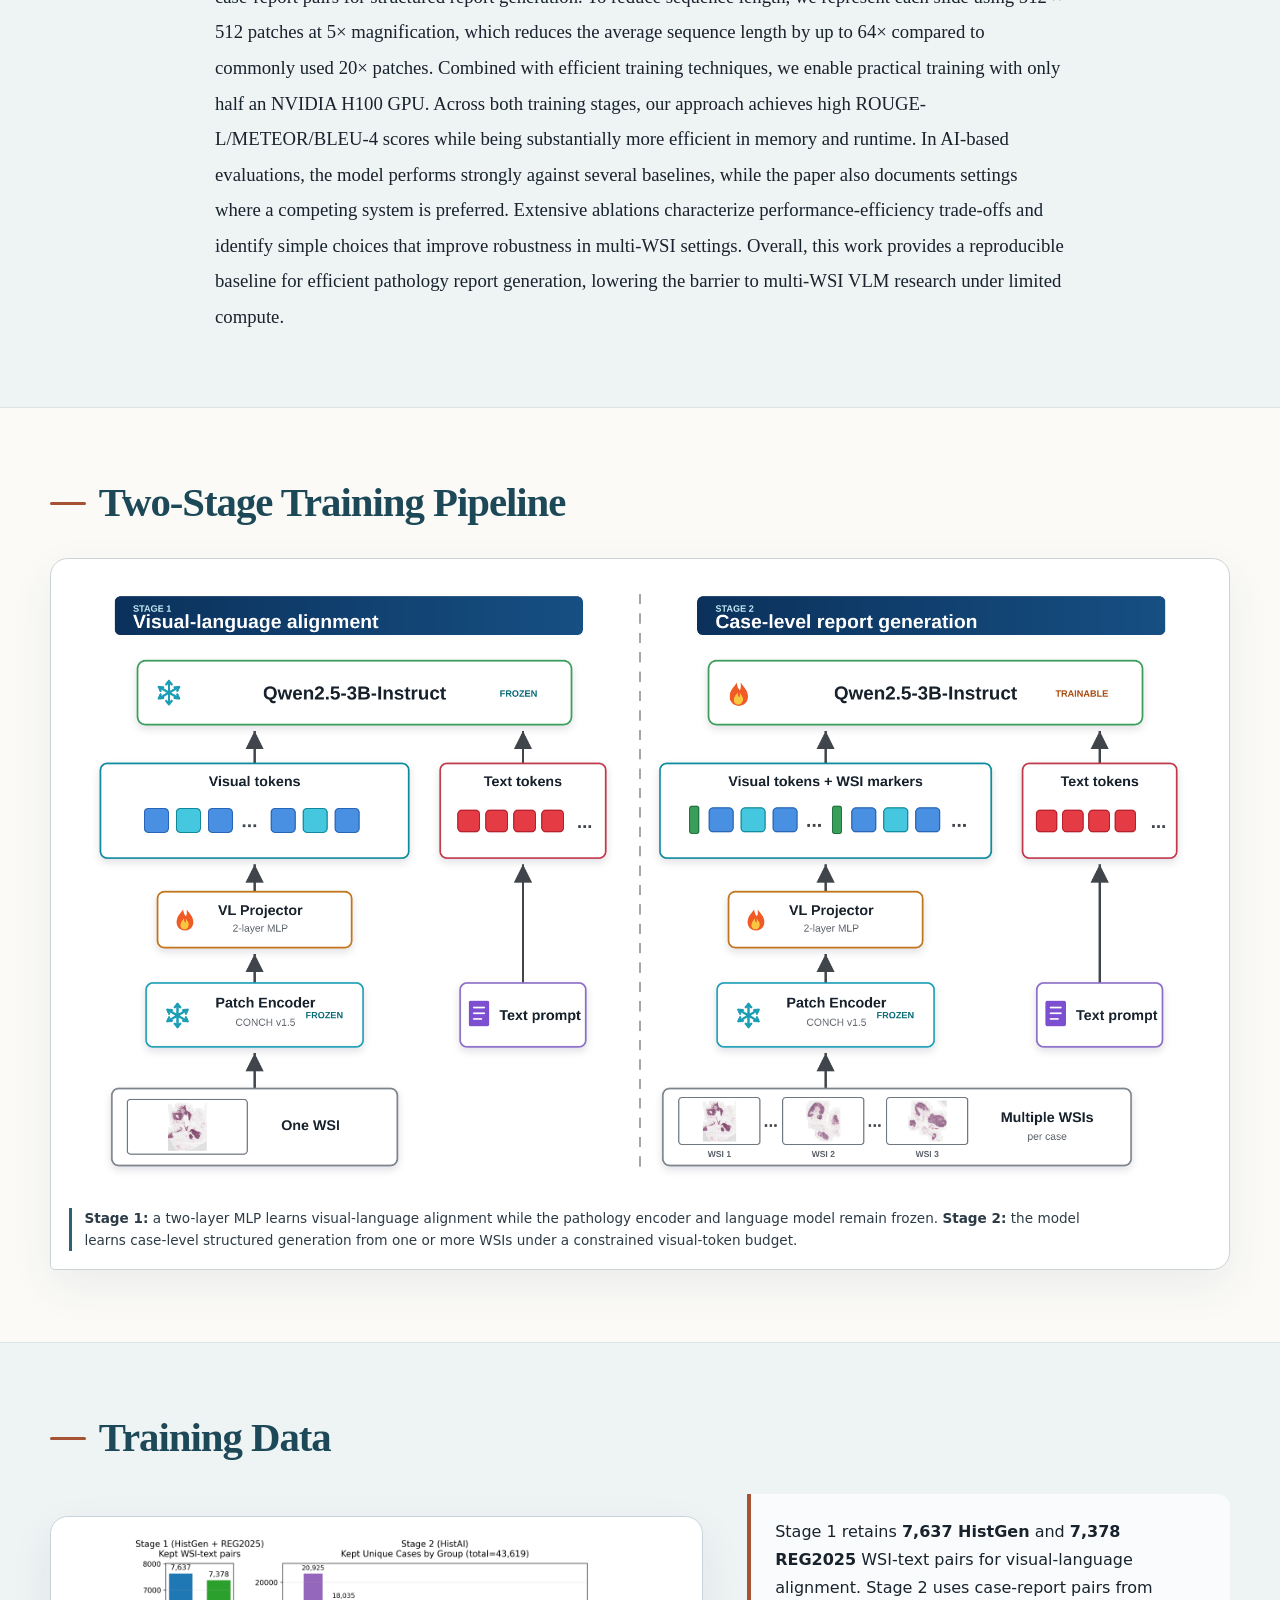
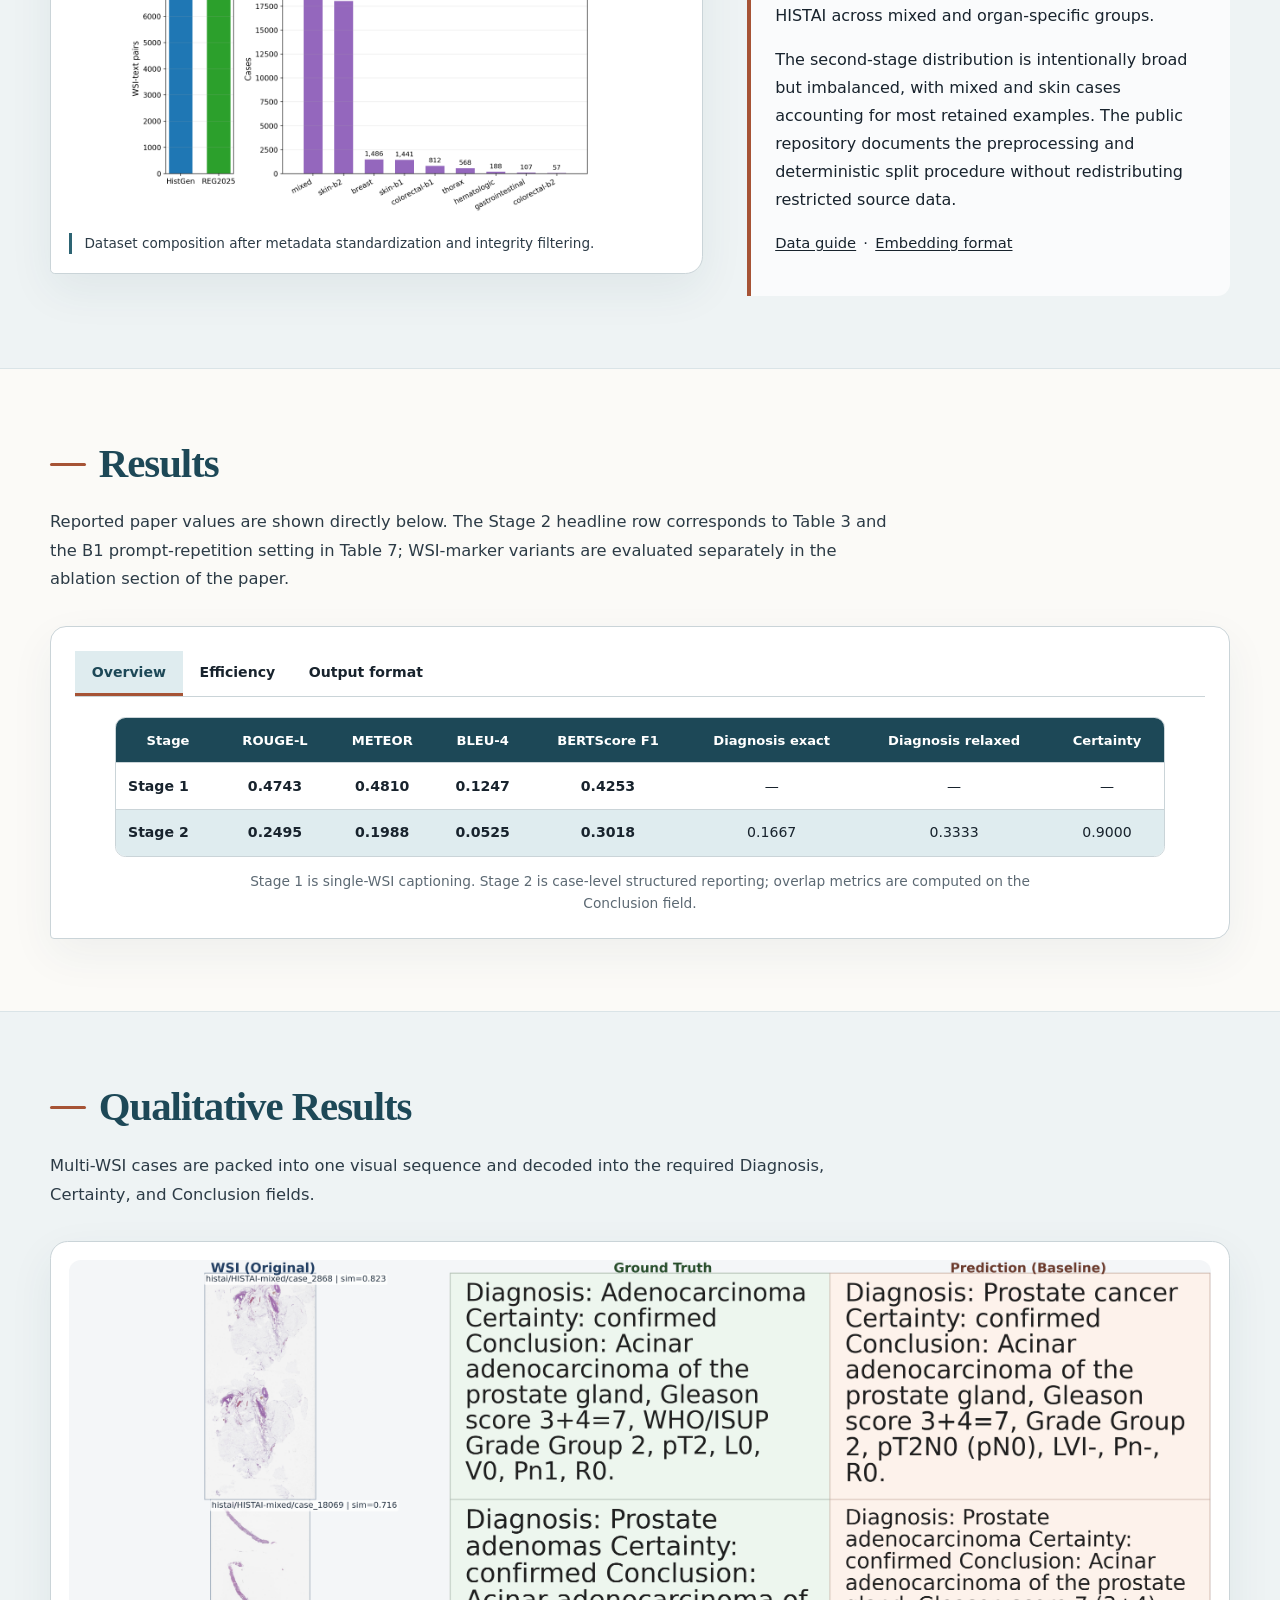
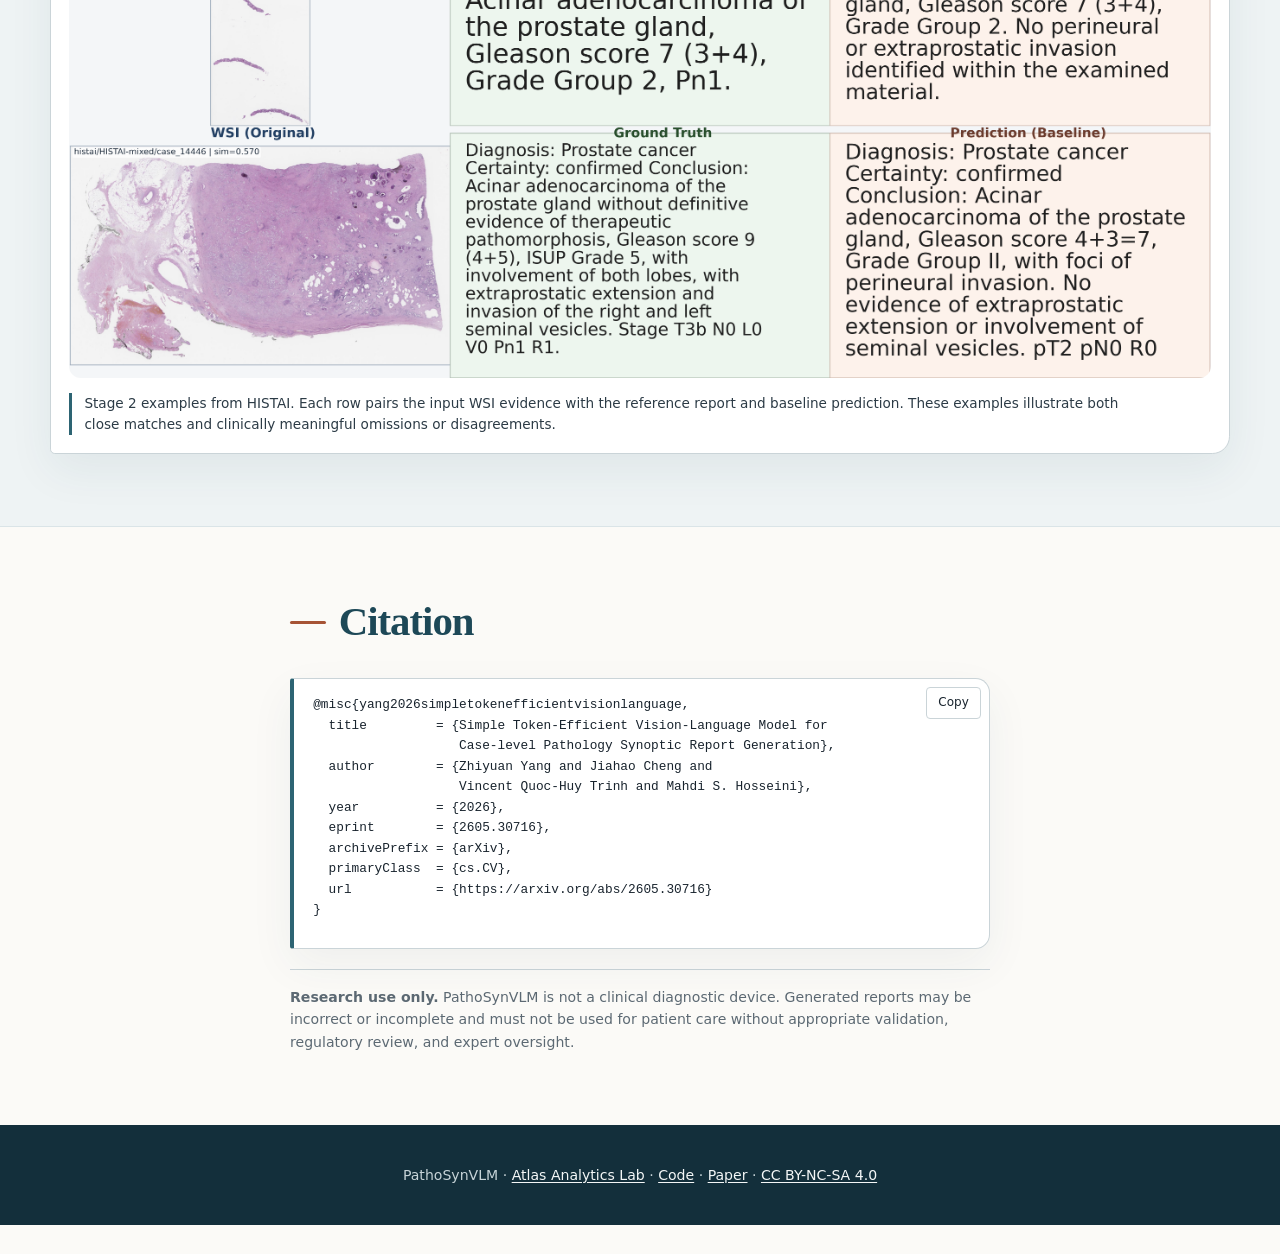
==== commit c5add1d7: "Refine project page layout and navigation" ====
--- a/index.html
+++ b/index.html
@@ -57,64 +57,84 @@
   <body>
     <a class="skip-link" href="#main-content">Skip to content</a>
 
+    <header class="site-header">
+      <div class="container header-inner">
+        <a class="site-brand" href="./" aria-label="PathoSynVLM home">
+          <span class="brand-mark" aria-hidden="true">PS</span>
+          <span>PathoSynVLM</span>
+        </a>
+        <button
+          class="nav-toggle"
+          type="button"
+          aria-expanded="false"
+          aria-controls="site-navigation"
+        >
+          <span class="nav-toggle-icon" aria-hidden="true"></span>
+          <span>Menu</span>
+        </button>
+        <nav class="site-nav" id="site-navigation" aria-label="Primary navigation">
+          <a href="#abstract">Overview</a>
+          <a href="#method">Method</a>
+          <a href="#data">Data</a>
+          <a href="#results">Results</a>
+          <a href="#citation">Citation</a>
+          <a class="lab-link" href="https://atlasanalyticslab.github.io/">Atlas Analytics Lab <span aria-hidden="true">↗</span></a>
+        </nav>
+      </div>
+    </header>
+
     <main id="main-content">
       <!-- Hero -->
       <section class="section hero-section">
-        <div class="container hero-container">
-          <h1 class="hero-title">PathoSynVLM</h1>
-          <p class="hero-subtitle">
-            Simple Token-Efficient Vision-Language Model for Case-level Pathology Synoptic Report Generation
-          </p>
-
-          <p class="author-list">
-            <a href="https://arxiv.org/search/cs?searchtype=author&amp;query=Yang%2C+Z">Zhiyuan Yang<sup>*</sup></a>,
-            <a href="https://arxiv.org/search/cs?searchtype=author&amp;query=Cheng%2C+J">Jiahao Cheng<sup>*</sup></a>,
-            <a href="https://arxiv.org/search/cs?searchtype=author&amp;query=Trinh%2C+V+Q">Vincent Quoc-Huy Trinh</a>,
-            <a href="https://arxiv.org/search/cs?searchtype=author&amp;query=Hosseini%2C+M+S">Mahdi S. Hosseini</a>
-          </p>
-          <p class="equal-note"><sup>*</sup> Equal contribution</p>
-          <p class="affiliation-list">
-            CSSE, Concordia University, Montréal, Canada &ensp;·&ensp;
-            Centre de recherche du CHUM, Université de Montréal, Montréal, Canada &ensp;·&ensp;
-            IRIC, Université de Montréal, Montréal, Canada &ensp;·&ensp;
-            Mila – Québec AI Institute, Montréal, Canada
-          </p>
-          <p class="venue-line">
-            <a href="https://arxiv.org/abs/2605.30716">🏆 Accepted at DeLTA 2026</a>
-          </p>
-
-          <nav class="link-row" aria-label="Project links">
-            <a href="https://arxiv.org/abs/2605.30716">📄 Paper</a>
-            <a href="https://github.com/AtlasAnalyticsLab/PathoSynVLM">💻 Code</a>
-            <a href="https://arxiv.org/html/2605.30716v1">🌐 HTML</a>
-            <a href="https://github.com/AtlasAnalyticsLab/PathoSynVLM/blob/main/docs/paper_pipeline.md">🧪 Reproduce</a>
-          </nav>
-        </div>
-      </section>
-
-      <!-- Key numbers -->
-      <section class="stats-section" aria-label="Key project characteristics">
-        <div class="container stat-cards">
-          <div class="stat-card">
-            <span class="stat-number">Up to 64×</span>
-            <span class="stat-label">shorter visual sequences</span>
+        <div class="container hero-grid">
+          <div class="hero-copy">
+            <p class="hero-eyebrow">Case-level computational pathology</p>
+            <h1 class="hero-title">PathoSynVLM</h1>
+            <p class="hero-subtitle">
+              Simple Token-Efficient Vision-Language Model for Case-level Pathology Synoptic Report Generation
+            </p>
+
+            <p class="author-list">
+              <a href="https://arxiv.org/search/cs?searchtype=author&amp;query=Yang%2C+Z">Zhiyuan Yang<sup>*</sup></a>,
+              <a href="https://arxiv.org/search/cs?searchtype=author&amp;query=Cheng%2C+J">Jiahao Cheng<sup>*</sup></a>,
+              <a href="https://arxiv.org/search/cs?searchtype=author&amp;query=Trinh%2C+V+Q">Vincent Quoc-Huy Trinh</a>,
+              <a href="https://arxiv.org/search/cs?searchtype=author&amp;query=Hosseini%2C+M+S">Mahdi S. Hosseini</a>
+            </p>
+            <p class="equal-note"><sup>*</sup> Equal contribution</p>
+            <p class="affiliation-list">
+              CSSE, Concordia University, Montréal, Canada &ensp;·&ensp;
+              Centre de recherche du CHUM, Université de Montréal, Montréal, Canada &ensp;·&ensp;
+              IRIC, Université de Montréal, Montréal, Canada &ensp;·&ensp;
+              Mila – Québec AI Institute, Montréal, Canada
+            </p>
+
+            <nav class="link-row" aria-label="Project links">
+              <a href="https://arxiv.org/abs/2605.30716">📄 Paper</a>
+              <a href="https://github.com/AtlasAnalyticsLab/PathoSynVLM">💻 Code</a>
+              <a href="https://arxiv.org/html/2605.30716v1">🌐 HTML</a>
+            </nav>
           </div>
-          <div class="stat-card">
-            <span class="stat-number">40 GB</span>
-            <span class="stat-label">training VRAM</span>
-          </div>
-          <div class="stat-card">
-            <span class="stat-number">3B</span>
-            <span class="stat-label">Qwen2.5 decoder</span>
-          </div>
-          <div class="stat-card">
-            <span class="stat-number">Multi-WSI</span>
-            <span class="stat-label">case-level generation</span>
-          </div>
-        </div>
-      </section>
-
-      <hr class="section-divider">
+
+          <aside class="hero-stats" aria-label="Key project characteristics">
+            <div class="stat-card">
+              <span class="stat-number">Up to 64×</span>
+              <span class="stat-label">shorter visual sequences</span>
+            </div>
+            <div class="stat-card">
+              <span class="stat-number">40 GB</span>
+              <span class="stat-label">training VRAM</span>
+            </div>
+            <div class="stat-card">
+              <span class="stat-number">3B</span>
+              <span class="stat-label">Qwen2.5 decoder</span>
+            </div>
+            <div class="stat-card">
+              <span class="stat-number">Multi-WSI</span>
+              <span class="stat-label">case-level generation</span>
+            </div>
+          </aside>
+        </div>
+      </section>
 
       <!-- Quick start -->
       <section class="section" id="quick-start">
@@ -416,6 +436,7 @@
       <div class="container footer-content">
         <p>
           PathoSynVLM ·
+          <a href="https://atlasanalyticslab.github.io/">Atlas Analytics Lab</a> ·
           <a href="https://github.com/AtlasAnalyticsLab/PathoSynVLM">Code</a> ·
           <a href="https://arxiv.org/abs/2605.30716">Paper</a> ·
           <a href="https://github.com/AtlasAnalyticsLab/PathoSynVLM/blob/main/LICENSE">CC BY-NC-SA 4.0</a>
--- a/static/css/index.css
+++ b/static/css/index.css
@@ -1,15 +1,19 @@
 :root {
-  --text-primary: #000;
-  --text-secondary: #111;
-  --muted: #4b5563;
-  --bg: #fff;
-  --bg-alt: #f8f9fa;
-  --border: #d1d5db;
-  --accent: #5b3f8c;
-  --accent-light: #f2eef8;
-  --code-bg: #1e1e2e;
-  --code-text: #cdd6f4;
-  --wide: 1152px;
+  --text-primary: #18232d;
+  --text-secondary: #2c3b46;
+  --muted: #5c6973;
+  --bg: #fbfaf7;
+  --surface: #fff;
+  --bg-alt: #eef3f4;
+  --border: #cad4d8;
+  --accent: #2d6473;
+  --accent-dark: #1d4857;
+  --accent-warm: #a65335;
+  --accent-light: #dfecef;
+  --code-bg: #17252f;
+  --code-text: #e0edf0;
+  --display-font: Georgia, "Times New Roman", serif;
+  --wide: 1180px;
 }
 
 *,
@@ -20,6 +24,10 @@
 
 html {
   scroll-behavior: smooth;
+}
+
+section[id] {
+  scroll-margin-top: 5.5rem;
 }
 
 body {
@@ -27,8 +35,8 @@
   color: var(--text-primary);
   background: var(--bg);
   font-family: system-ui, -apple-system, "Segoe UI", Roboto, sans-serif;
-  font-size: 16px;
-  line-height: 1.6;
+  font-size: 17px;
+  line-height: 1.65;
   -webkit-font-smoothing: antialiased;
   text-rendering: optimizeLegibility;
 }
@@ -91,6 +99,165 @@
   transform: translateY(0);
 }
 
+.site-header {
+  position: sticky;
+  top: 0.65rem;
+  z-index: 100;
+  height: 0;
+  pointer-events: none;
+}
+
+.header-inner {
+  position: relative;
+  display: flex;
+  min-height: 3.8rem;
+  padding: 0.55rem 0.7rem;
+  gap: 2rem;
+  align-items: center;
+  justify-content: space-between;
+  pointer-events: auto;
+  background: rgb(255 255 255 / 92%);
+  border: 1px solid rgb(45 100 115 / 20%);
+  border-radius: 0.9rem;
+  box-shadow: 0 0.65rem 1.8rem rgb(24 35 45 / 9%);
+  backdrop-filter: blur(14px);
+}
+
+.site-brand {
+  display: inline-flex;
+  flex: 0 0 auto;
+  min-height: 44px;
+  gap: 0.65rem;
+  align-items: center;
+  color: var(--text-primary);
+  font-family: var(--display-font);
+  font-size: 1.25rem;
+  font-weight: 700;
+  line-height: 1;
+  text-decoration: none;
+}
+
+.site-brand:hover {
+  color: var(--accent-dark);
+}
+
+.brand-mark {
+  display: grid;
+  width: 2.1rem;
+  height: 2.1rem;
+  color: #fff;
+  font-family: system-ui, -apple-system, "Segoe UI", sans-serif;
+  font-size: 0.68rem;
+  font-weight: 750;
+  letter-spacing: 0.05em;
+  background: linear-gradient(145deg, var(--accent), var(--accent-dark));
+  border-radius: 0.55rem 0.55rem 0.55rem 0.15rem;
+  place-items: center;
+}
+
+.site-nav {
+  display: flex;
+  gap: 1.35rem;
+  align-items: center;
+}
+
+.site-nav a {
+  position: relative;
+  color: var(--text-secondary);
+  font-size: 0.86rem;
+  font-weight: 650;
+  text-decoration: none;
+}
+
+.site-nav a:not(.lab-link)::after {
+  position: absolute;
+  right: 0;
+  bottom: -0.38rem;
+  left: 0;
+  height: 2px;
+  content: "";
+  background: var(--accent-warm);
+  transform: scaleX(0);
+  transform-origin: right;
+  transition: transform 0.18s ease;
+}
+
+.site-nav a:hover {
+  color: var(--accent-dark);
+}
+
+.site-nav a:not(.lab-link):hover::after,
+.site-nav a:not(.lab-link):focus-visible::after {
+  transform: scaleX(1);
+  transform-origin: left;
+}
+
+.site-nav .lab-link {
+  padding: 0.48rem 0.75rem;
+  color: var(--accent-dark);
+  background: var(--accent-light);
+  border-radius: 999px;
+}
+
+.site-nav .lab-link:hover {
+  color: #fff;
+  background: var(--accent-dark);
+}
+
+.nav-toggle {
+  display: none;
+  min-height: 44px;
+  gap: 0.5rem;
+  align-items: center;
+  padding: 0.45rem 0.65rem;
+  color: var(--text-primary);
+  font-size: 0.82rem;
+  font-weight: 650;
+  cursor: pointer;
+  background: var(--surface);
+  border: 1px solid var(--border);
+  border-radius: 7px;
+}
+
+.nav-toggle-icon,
+.nav-toggle-icon::before,
+.nav-toggle-icon::after {
+  display: block;
+  width: 1rem;
+  height: 2px;
+  content: "";
+  background: currentColor;
+  transition: transform 0.18s ease;
+}
+
+.nav-toggle-icon {
+  position: relative;
+}
+
+.nav-toggle-icon::before {
+  position: absolute;
+  top: -5px;
+}
+
+.nav-toggle-icon::after {
+  position: absolute;
+  top: 5px;
+}
+
+.nav-toggle[aria-expanded="true"] .nav-toggle-icon {
+  background: transparent;
+}
+
+.nav-toggle[aria-expanded="true"] .nav-toggle-icon::before {
+  top: 0;
+  transform: rotate(45deg);
+}
+
+.nav-toggle[aria-expanded="true"] .nav-toggle-icon::after {
+  top: 0;
+  transform: rotate(-45deg);
+}
+
 .container {
   width: min(calc(100% - 3rem), var(--wide));
   margin-inline: auto;
@@ -109,43 +276,83 @@
 }
 
 .section {
-  padding: 3rem 1.5rem;
+  padding: 4.5rem 1.5rem;
 }
 
 .section-alt {
   background: var(--bg-alt);
+  border-block: 1px solid rgb(45 100 115 / 10%);
 }
 
 .hero-section {
-  padding-top: 3.2rem;
-  padding-bottom: 1.5rem;
-}
-
-.hero-container {
-  max-width: 850px;
-  text-align: center;
+  position: relative;
+  padding-top: 5.5rem;
+  padding-bottom: 5rem;
+  overflow: hidden;
+  background:
+    radial-gradient(circle at 88% 12%, rgb(179 95 62 / 12%), transparent 27rem),
+    linear-gradient(135deg, #edf4f3 0%, #f8f4ee 100%);
+  border-bottom: 1px solid rgb(45 100 115 / 16%);
+}
+
+.hero-section::before {
+  position: absolute;
+  top: -9rem;
+  left: -8rem;
+  width: 24rem;
+  height: 24rem;
+  pointer-events: none;
+  content: "";
+  border: 1px solid rgb(45 100 115 / 14%);
+  border-radius: 50%;
+  box-shadow:
+    0 0 0 3rem rgb(45 100 115 / 4%),
+    0 0 0 7rem rgb(45 100 115 / 3%);
+}
+
+.hero-grid {
+  position: relative;
+  display: grid;
+  grid-template-columns: minmax(0, 1.55fr) minmax(290px, 0.75fr);
+  gap: clamp(2.5rem, 6vw, 5rem);
+  align-items: center;
+}
+
+.hero-copy {
+  max-width: 780px;
+}
+
+.hero-eyebrow {
+  margin: 0 0 0.8rem;
+  color: var(--accent-warm);
+  font-size: 0.75rem;
+  font-weight: 750;
+  letter-spacing: 0.14em;
+  text-transform: uppercase;
 }
 
 .hero-title {
   margin: 0;
-  color: #000;
-  font-size: 3.2rem;
-  font-weight: 700;
-  letter-spacing: -0.02em;
-  line-height: 1.05;
+  color: var(--accent-dark);
+  font-family: var(--display-font);
+  font-size: clamp(3.6rem, 7vw, 5.5rem);
+  font-weight: 600;
+  letter-spacing: -0.045em;
+  line-height: 0.95;
 }
 
 .hero-subtitle {
-  max-width: 740px;
-  margin: 0.55rem auto 1rem;
+  max-width: 720px;
+  margin: 1rem 0 1.5rem;
   color: var(--text-secondary);
-  font-size: 1.3rem;
-  line-height: 1.45;
+  font-family: var(--display-font);
+  font-size: 1.45rem;
+  line-height: 1.4;
 }
 
 .author-list {
-  margin: 0 0 0.25rem;
-  font-size: 1.15rem;
+  margin: 0 0 0.3rem;
+  font-size: 1.03rem;
 }
 
 .author-list a {
@@ -155,8 +362,8 @@
 }
 
 .author-list a:hover {
-  color: #000;
-  border-bottom-color: #000;
+  color: var(--accent-dark);
+  border-bottom-color: var(--accent-dark);
 }
 
 .author-list sup,
@@ -171,125 +378,143 @@
 }
 
 .affiliation-list {
-  margin: 0 auto;
+  max-width: 760px;
+  margin: 0;
   color: var(--text-secondary);
-  font-size: 0.94rem;
-  line-height: 1.5;
-}
-
-.venue-line {
-  margin: 0.45rem 0 0.7rem;
-  font-weight: 650;
-}
-
-.venue-line a {
-  color: var(--accent);
-  text-decoration: none;
-}
-
-.venue-line a:hover {
-  text-decoration: underline;
+  font-size: 0.86rem;
+  line-height: 1.55;
 }
 
 .link-row {
   display: flex;
   flex-wrap: wrap;
   gap: 0.75rem;
-  justify-content: center;
-  margin-top: 0.8rem;
+  justify-content: flex-start;
+  margin-top: 1.35rem;
 }
 
 .link-row a {
   display: inline-flex;
   gap: 0.35rem;
   align-items: center;
-  padding: 0.5rem 1.2rem;
+  padding: 0.58rem 1.1rem;
   color: var(--text-primary);
-  font-size: 1.02rem;
+  font-size: 0.94rem;
+  font-weight: 650;
   text-decoration: none;
-  background: #fff;
+  background: var(--surface);
   border: 1px solid var(--border);
-  border-radius: 6px;
+  border-radius: 999px;
   transition:
     background-color 0.18s,
     border-color 0.18s;
 }
 
 .link-row a:hover {
-  color: #000;
-  background: rgba(0, 0, 0, 0.04);
-  border-color: #000;
-}
-
-.stats-section {
-  padding: 0 1.5rem 2rem;
-}
-
-.stat-cards {
-  display: flex;
-  flex-wrap: wrap;
-  gap: 1rem;
-  justify-content: center;
+  color: var(--accent-dark);
+  background: #fff;
+  border-color: var(--accent);
+}
+
+.link-row a:first-child {
+  color: #fff;
+  background: var(--accent-dark);
+  border-color: var(--accent-dark);
+}
+
+.link-row a:first-child:hover {
+  color: #fff;
+  background: var(--accent);
+  border-color: var(--accent);
+}
+
+.hero-stats {
+  display: grid;
+  grid-template-columns: repeat(2, minmax(0, 1fr));
+  overflow: hidden;
+  background: rgb(255 255 255 / 76%);
+  border: 1px solid rgb(45 100 115 / 24%);
+  border-radius: 1.5rem 1.5rem 1.5rem 0.35rem;
+  box-shadow: 0 1.4rem 3.5rem rgb(29 72 87 / 10%);
+  backdrop-filter: blur(8px);
 }
 
 .stat-card {
-  min-width: 155px;
-  padding: 1.2rem 1.5rem;
-  text-align: center;
-  background: #fff;
-  border: 2px solid #1a1a2e;
-  border-radius: 10px;
+  min-width: 0;
+  padding: 1.45rem 1.25rem;
+  text-align: left;
+  border-right: 1px solid rgb(45 100 115 / 18%);
+  border-bottom: 1px solid rgb(45 100 115 / 18%);
+}
+
+.stat-card:nth-child(2n) {
+  border-right: 0;
+}
+
+.stat-card:nth-last-child(-n + 2) {
+  border-bottom: 0;
 }
 
 .stat-number {
   display: block;
-  color: #000;
-  font-size: 1.85rem;
-  font-weight: 700;
+  color: var(--accent-dark);
+  font-family: var(--display-font);
+  font-size: 1.65rem;
+  font-weight: 600;
   line-height: 1.2;
 }
 
 .stat-label {
   display: block;
   margin-top: 0.2rem;
-  color: var(--text-secondary);
-  font-size: 0.82rem;
-}
-
-.section-divider {
-  width: 200px;
-  margin: 0 auto;
-  border: 0;
-  border-top: 1px solid #e5e7eb;
+  color: var(--muted);
+  font-size: 0.76rem;
+  line-height: 1.4;
 }
 
 .section-heading {
-  margin: 0 0 1.5rem;
-  color: #000;
-  font-size: 1.6rem;
-  font-weight: 700;
-  line-height: 1.25;
-  text-align: center;
+  display: flex;
+  gap: 0.8rem;
+  align-items: center;
+  margin: 0 0 2rem;
+  color: var(--accent-dark);
+  font-family: var(--display-font);
+  font-size: clamp(2rem, 4vw, 2.55rem);
+  font-weight: 600;
+  letter-spacing: -0.025em;
+  line-height: 1.15;
+  text-align: left;
+}
+
+.section-heading::before {
+  width: 2.25rem;
+  height: 3px;
+  flex: 0 0 auto;
+  content: "";
+  background: var(--accent-warm);
+  border-radius: 999px;
 }
 
 .section-intro {
   max-width: 850px;
-  margin: -0.45rem auto 1.5rem;
+  margin: -0.7rem 0 2rem;
   color: var(--text-secondary);
-  font-size: 1rem;
-  line-height: 1.7;
-  text-align: center;
+  font-size: 1.02rem;
+  line-height: 1.75;
+  text-align: left;
 }
 
 .code-block {
-  padding: 1.2rem 1.5rem;
+  padding: 1.5rem 1.7rem;
   margin: 0;
   overflow-x: auto;
   color: var(--code-text);
   background: var(--code-bg);
-  border-radius: 8px;
+  border-top: 4px solid var(--accent);
+  border-radius: 0.25rem 1rem 1rem 1rem;
+  box-shadow: 0 1.2rem 2.8rem rgb(23 37 47 / 12%);
   font-family: "SFMono-Regular", Consolas, "Liberation Mono", monospace;
-  font-size: 0.88rem;
+  font-size: 0.85rem;
   line-height: 1.8;
   white-space: pre;
 }
@@ -299,7 +524,7 @@
 }
 
 .center-note {
-  margin: 0.8rem auto 0;
+  margin: 1rem auto 0;
   color: var(--muted);
   font-size: 0.88rem;
   line-height: 1.55;
@@ -314,13 +539,19 @@
 .abstract-text {
   margin: 0;
   color: var(--text-primary);
-  font-size: 1.1rem;
-  line-height: 1.8;
+  font-family: var(--display-font);
+  font-size: 1.17rem;
+  line-height: 1.9;
 }
 
 .paper-figure {
+  padding: clamp(0.65rem, 2vw, 1.15rem);
   margin: 0;
-  text-align: center;
+  text-align: left;
+  background: var(--surface);
+  border: 1px solid var(--border);
+  border-radius: 1.1rem 1.1rem 1.1rem 0.3rem;
+  box-shadow: 0 1rem 2.8rem rgb(29 72 87 / 7%);
 }
 
 .figure-button {
@@ -331,13 +562,13 @@
   cursor: zoom-in;
   background: transparent;
   border: 0;
-  border-radius: 8px;
+  border-radius: 0.75rem;
 }
 
 .figure-button img {
   width: 100%;
   height: auto;
-  border-radius: 8px;
+  border-radius: 0.75rem;
   transition: opacity 0.18s;
 }
 
@@ -347,24 +578,30 @@
 
 .fig-caption {
   max-width: 1050px;
-  margin: 0.55rem auto 0;
+  padding-left: 0.75rem;
+  margin: 0.9rem 0 0;
   color: var(--text-secondary);
   font-size: 0.85rem;
   line-height: 1.55;
-  text-align: center;
+  text-align: left;
+  border-left: 3px solid var(--accent);
 }
 
 .two-column {
   display: grid;
-  grid-template-columns: minmax(0, 1.2fr) minmax(280px, 0.8fr);
-  gap: 2.2rem;
+  grid-template-columns: minmax(0, 1.15fr) minmax(300px, 0.85fr);
+  gap: 2.75rem;
   align-items: center;
 }
 
 .column-copy {
+  padding: 1.5rem;
   color: var(--text-primary);
-  font-size: 1.03rem;
+  font-size: 1rem;
   line-height: 1.75;
+  background: rgb(255 255 255 / 72%);
+  border-left: 4px solid var(--accent-warm);
+  border-radius: 0 0.8rem 0.8rem 0;
 }
 
 .column-copy p {
@@ -379,49 +616,44 @@
 }
 
 .tabs-component {
+  padding: clamp(1rem, 2vw, 1.5rem);
   margin-top: 1.25rem;
+  background: var(--surface);
+  border: 1px solid var(--border);
+  border-radius: 1rem 1rem 1rem 0.25rem;
+  box-shadow: 0 1rem 2.8rem rgb(29 72 87 / 6%);
 }
 
 .tabs {
   display: flex;
-  justify-content: center;
+  justify-content: flex-start;
   margin-bottom: 1.25rem;
   overflow-x: auto;
+  border-bottom: 1px solid var(--border);
   -webkit-overflow-scrolling: touch;
 }
 
 .tabs button {
-  padding: 0.6rem 1.15rem;
+  min-height: 44px;
+  padding: 0.6rem 1.05rem;
   color: var(--text-primary);
-  font-size: 0.92rem;
+  font-size: 0.88rem;
+  font-weight: 650;
   cursor: pointer;
-  background: #fff;
-  border: 1px solid var(--border);
-  border-right: 0;
-}
-
-.tabs button:first-child {
-  border-radius: 6px 0 0 6px;
-}
-
-.tabs button:last-child {
-  border-right: 1px solid var(--border);
-  border-radius: 0 6px 6px 0;
+  background: transparent;
+  border: 0;
+  border-bottom: 3px solid transparent;
 }
 
 .tabs button:hover {
+  color: var(--accent-dark);
   background: var(--bg-alt);
 }
 
 .tabs button[aria-selected="true"] {
-  color: #fff;
-  font-weight: 650;
-  background: #222;
-  border-color: #222;
-}
-
-.tabs button[aria-selected="true"] + button {
-  border-left-color: #222;
+  color: var(--accent-dark);
+  background: var(--accent-light);
+  border-bottom-color: var(--accent-warm);
 }
 
 .tab-panel {
@@ -440,7 +672,7 @@
 .table-scroll {
   overflow-x: auto;
   border: 1px solid var(--border);
-  border-radius: 6px;
+  border-radius: 0.65rem;
   -webkit-overflow-scrolling: touch;
 }
 
@@ -449,6 +681,7 @@
   min-width: 850px;
   color: var(--text-primary);
   font-size: 0.88rem;
+  font-variant-numeric: tabular-nums;
   border-collapse: collapse;
 }
 
@@ -465,9 +698,10 @@
 }
 
 .results-table thead th {
+  color: #fff;
   font-size: 0.82rem;
   font-weight: 650;
-  background: var(--bg-alt);
+  background: var(--accent-dark);
 }
 
 .results-table tbody th {
@@ -500,7 +734,8 @@
   overflow-x: auto;
   color: var(--code-text);
   background: var(--code-bg);
-  border-radius: 8px;
+  border-top: 4px solid var(--accent);
+  border-radius: 0.25rem 0.9rem 0.9rem 0.9rem;
   font-family: "SFMono-Regular", Consolas, "Liberation Mono", monospace;
   font-size: 0.95rem;
   line-height: 1.8;
@@ -510,9 +745,11 @@
   position: relative;
   padding: 1rem 1.2rem 0.55rem;
   color: var(--text-primary);
-  background: var(--bg-alt);
+  background: var(--surface);
   border: 1px solid var(--border);
-  border-radius: 8px;
+  border-left: 4px solid var(--accent);
+  border-radius: 0.2rem 0.9rem 0.9rem 0.2rem;
+  box-shadow: 0 1rem 2.8rem rgb(29 72 87 / 6%);
 }
 
 .bibtex-block pre {
@@ -539,13 +776,14 @@
 }
 
 .copy-btn:hover {
-  border-color: #000;
+  color: var(--accent-dark);
+  border-color: var(--accent);
 }
 
 .copy-btn.is-copied {
   color: #fff;
-  background: #222;
-  border-color: #222;
+  background: var(--accent-dark);
+  border-color: var(--accent-dark);
 }
 
 .copy-status {
@@ -565,10 +803,10 @@
 }
 
 .footer {
-  padding: 2rem 1.5rem;
-  color: var(--muted);
+  padding: 2.4rem 1.5rem;
+  color: #c7d4d8;
   text-align: center;
-  background: var(--bg-alt);
+  background: #132f3b;
 }
 
 .footer-content p {
@@ -577,7 +815,7 @@
 }
 
 .footer-content a {
-  color: var(--text-primary);
+  color: #f4f7f7;
 }
 
 .lightbox {
@@ -621,6 +859,41 @@
   place-items: center;
 }
 
+@media (max-width: 1040px) {
+  .site-nav {
+    gap: 0.8rem;
+  }
+
+  .site-nav a {
+    font-size: 0.8rem;
+  }
+
+  .hero-grid {
+    grid-template-columns: 1fr;
+    gap: 2.5rem;
+  }
+
+  .hero-copy {
+    max-width: 900px;
+  }
+
+  .hero-stats {
+    grid-template-columns: repeat(4, minmax(0, 1fr));
+    max-width: 900px;
+  }
+
+  .stat-card,
+  .stat-card:nth-child(2n),
+  .stat-card:nth-last-child(-n + 2) {
+    border-right: 1px solid rgb(45 100 115 / 18%);
+    border-bottom: 0;
+  }
+
+  .stat-card:last-child {
+    border-right: 0;
+  }
+}
+
 @media (max-width: 900px) {
   .two-column {
     grid-template-columns: 1fr;
@@ -633,26 +906,99 @@
   }
 }
 
-@media (max-width: 768px) {
+@media (max-width: 820px) {
+  .site-header {
+    top: 0.45rem;
+  }
+
+  .header-inner {
+    min-height: 3.5rem;
+    padding: 0.45rem 0.55rem;
+  }
+
+  .nav-toggle {
+    display: inline-flex;
+  }
+
+  .site-nav {
+    position: absolute;
+    top: calc(100% + 0.45rem);
+    right: 0;
+    left: 0;
+    display: grid;
+    gap: 0.2rem;
+    padding: 0.55rem;
+    pointer-events: none;
+    visibility: hidden;
+    background: rgb(255 255 255 / 97%);
+    border: 1px solid var(--border);
+    border-radius: 0.75rem;
+    box-shadow: 0 1rem 2.5rem rgb(24 35 45 / 16%);
+    opacity: 0;
+    transform: translateY(-0.4rem);
+    transition:
+      opacity 0.18s ease,
+      transform 0.18s ease,
+      visibility 0.18s;
+    backdrop-filter: blur(14px);
+  }
+
+  .site-nav.is-open {
+    pointer-events: auto;
+    visibility: visible;
+    opacity: 1;
+    transform: translateY(0);
+  }
+
+  .site-nav a,
+  .site-nav .lab-link {
+    display: flex;
+    min-height: 44px;
+    padding: 0.65rem 0.75rem;
+    align-items: center;
+    font-size: 0.9rem;
+    border-radius: 0.5rem;
+  }
+
+  .site-nav a:not(.lab-link)::after {
+    display: none;
+  }
+
+  html:not(.js) .nav-toggle {
+    display: none;
+  }
+
+  html:not(.js) .site-nav {
+    position: static;
+    display: flex;
+    padding: 0;
+    pointer-events: auto;
+    visibility: visible;
+    border: 0;
+    box-shadow: none;
+    opacity: 1;
+    transform: none;
+  }
+
   .container {
     width: min(calc(100% - 2rem), var(--wide));
   }
 
   .section {
-    padding: 2.6rem 1rem;
+    padding: 3.5rem 1rem;
   }
 
   .hero-section {
-    padding-top: 2.5rem;
-    padding-bottom: 1.25rem;
+    padding-top: 5.4rem;
+    padding-bottom: 3.75rem;
   }
 
   .hero-title {
-    font-size: 2.15rem;
+    font-size: clamp(3rem, 14vw, 4.3rem);
   }
 
   .hero-subtitle {
-    font-size: 1.1rem;
+    font-size: 1.22rem;
   }
 
   .author-list {
@@ -663,18 +1009,13 @@
     font-size: 0.86rem;
   }
 
-  .stat-cards {
-    gap: 0.5rem;
-  }
-
   .stat-card {
-    flex: 1 1 calc(50% - 0.5rem);
-    min-width: 130px;
-    padding: 0.8rem 0.65rem;
+    min-width: 0;
+    padding: 1rem 0.85rem;
   }
 
   .stat-number {
-    font-size: 1.35rem;
+    font-size: 1.3rem;
   }
 
   .stat-label {
@@ -682,7 +1023,8 @@
   }
 
   .section-heading {
-    font-size: 1.45rem;
+    margin-bottom: 1.5rem;
+    font-size: 1.85rem;
   }
 
   .abstract-text,
@@ -714,20 +1056,64 @@
   }
 }
 
+@media (max-width: 620px) {
+  .hero-stats {
+    grid-template-columns: repeat(2, minmax(0, 1fr));
+  }
+
+  .stat-card,
+  .stat-card:nth-child(2n),
+  .stat-card:nth-last-child(-n + 2) {
+    border-right: 1px solid rgb(45 100 115 / 18%);
+    border-bottom: 1px solid rgb(45 100 115 / 18%);
+  }
+
+  .stat-card:nth-child(2n) {
+    border-right: 0;
+  }
+
+  .stat-card:nth-last-child(-n + 2) {
+    border-bottom: 0;
+  }
+}
+
 @media (max-width: 430px) {
+  .hero-grid {
+    width: 100%;
+  }
+
+  .site-brand {
+    font-size: 1.08rem;
+  }
+
+  .brand-mark {
+    width: 1.9rem;
+    height: 1.9rem;
+  }
+
+  .nav-toggle {
+    padding: 0.42rem 0.55rem;
+  }
+
+  .hero-title {
+    font-size: clamp(2.6rem, 12vw, 3.25rem);
+  }
+
   .link-row {
+    display: grid;
+    grid-template-columns: repeat(3, minmax(0, 1fr));
     gap: 0.5rem;
   }
 
   .link-row a {
-    flex: 1 1 calc(50% - 0.5rem);
     justify-content: center;
-    padding: 0.45rem 0.65rem;
-    font-size: 0.92rem;
+    min-width: 0;
+    padding: 0.45rem 0.3rem;
+    font-size: 0.8rem;
   }
 
   .stat-card {
-    min-width: 115px;
+    min-width: 0;
   }
 
   .stat-number {
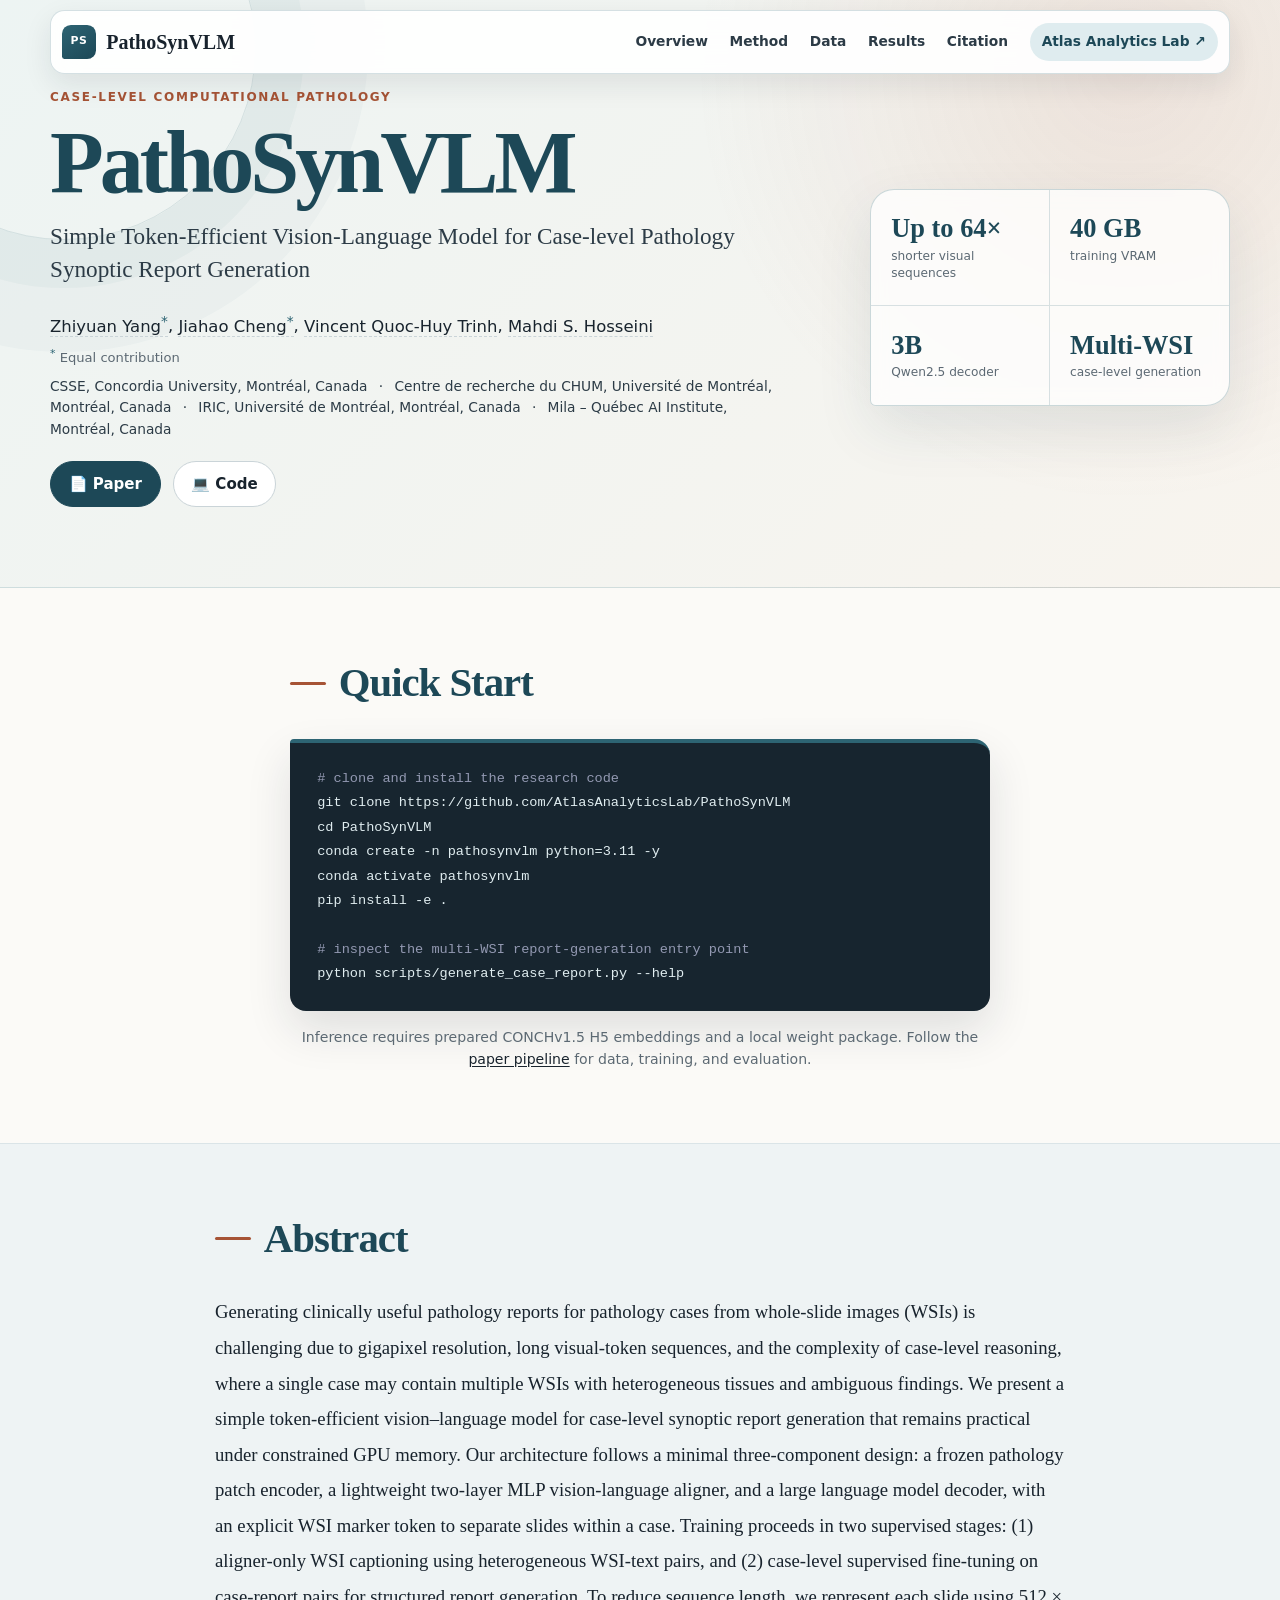
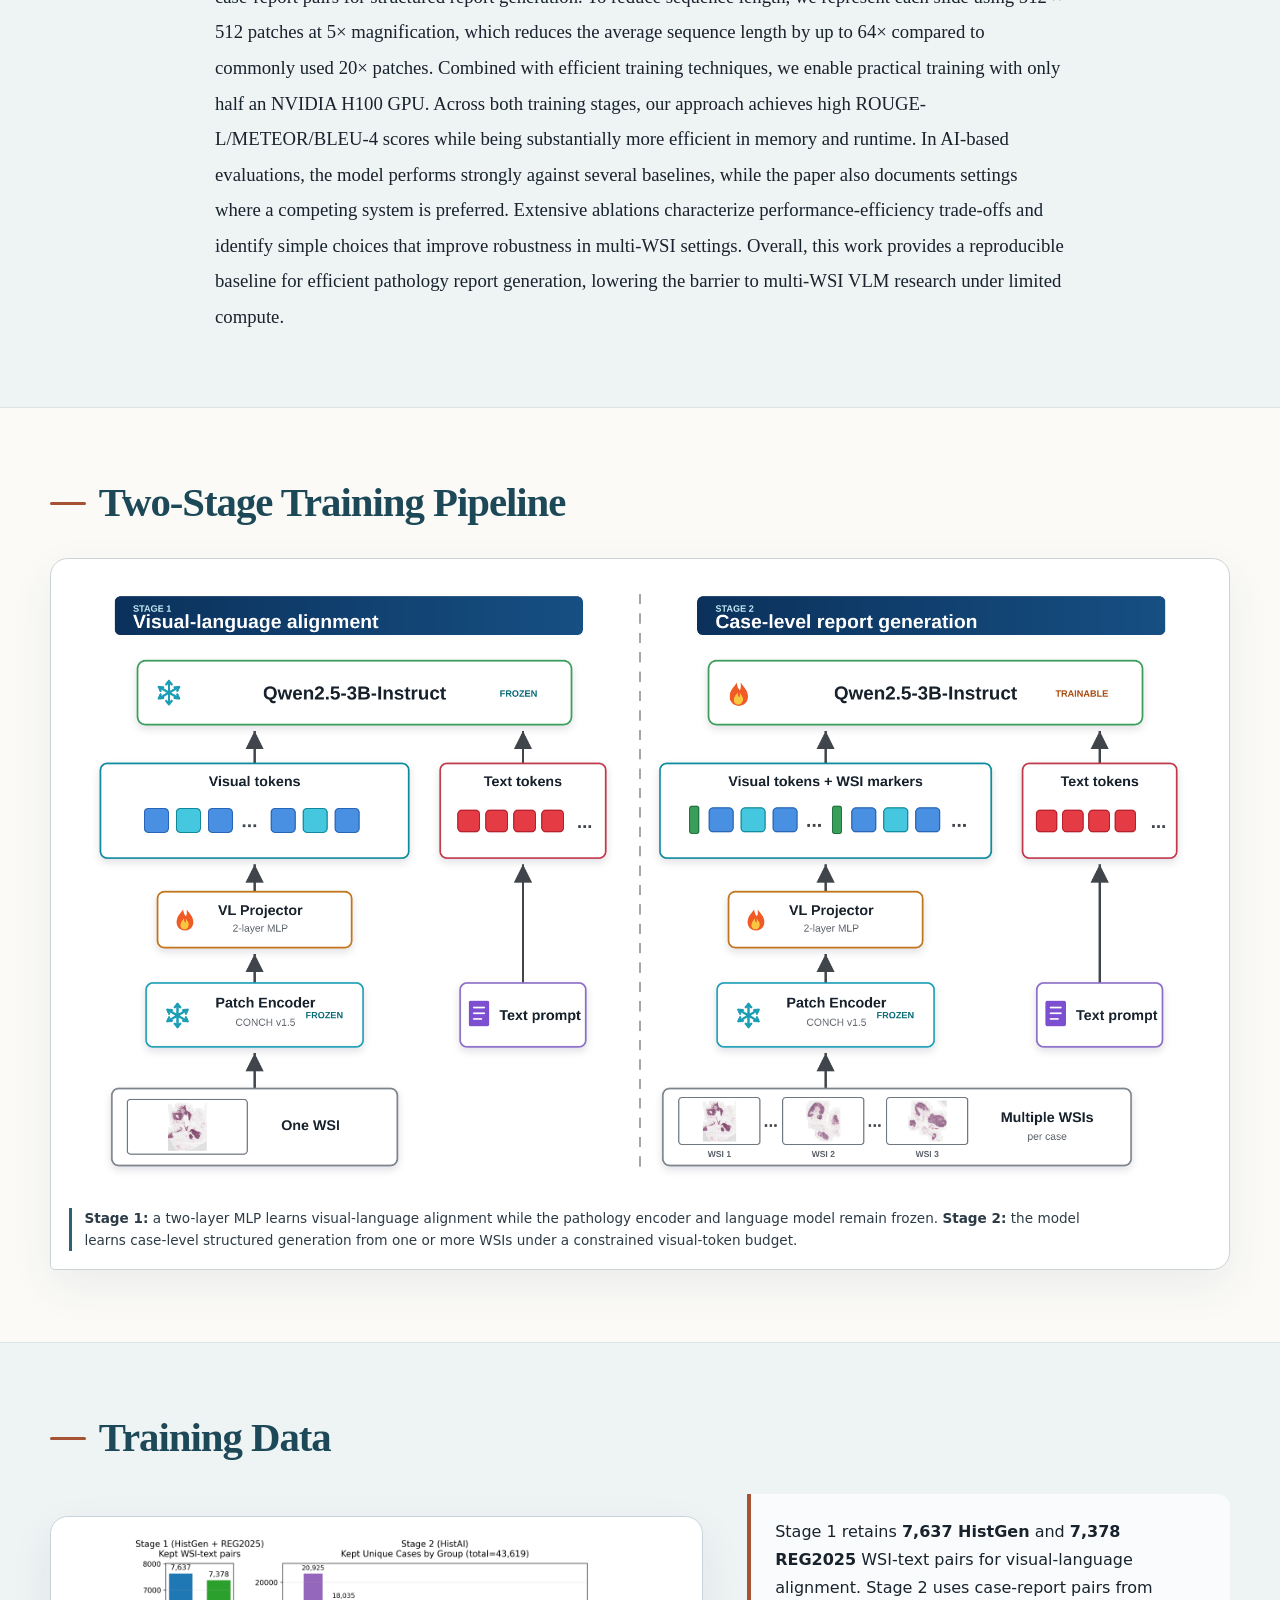
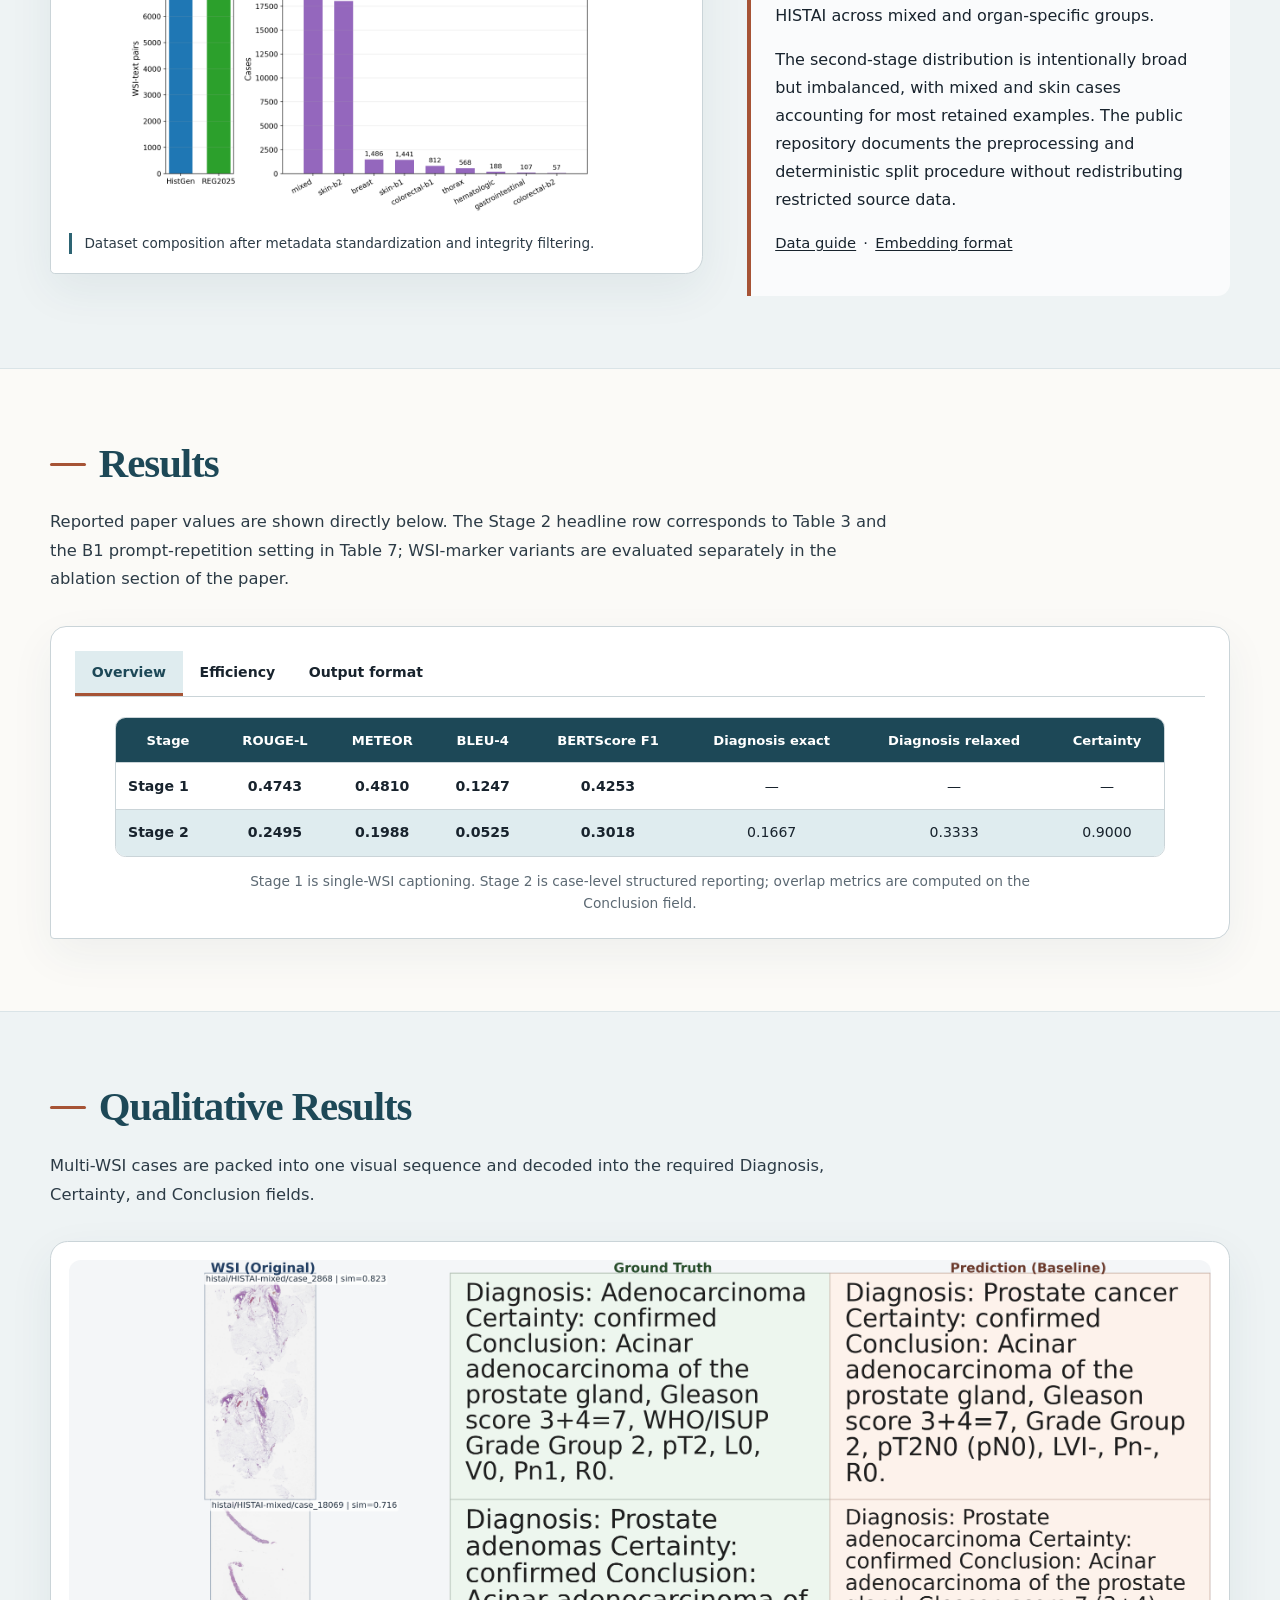
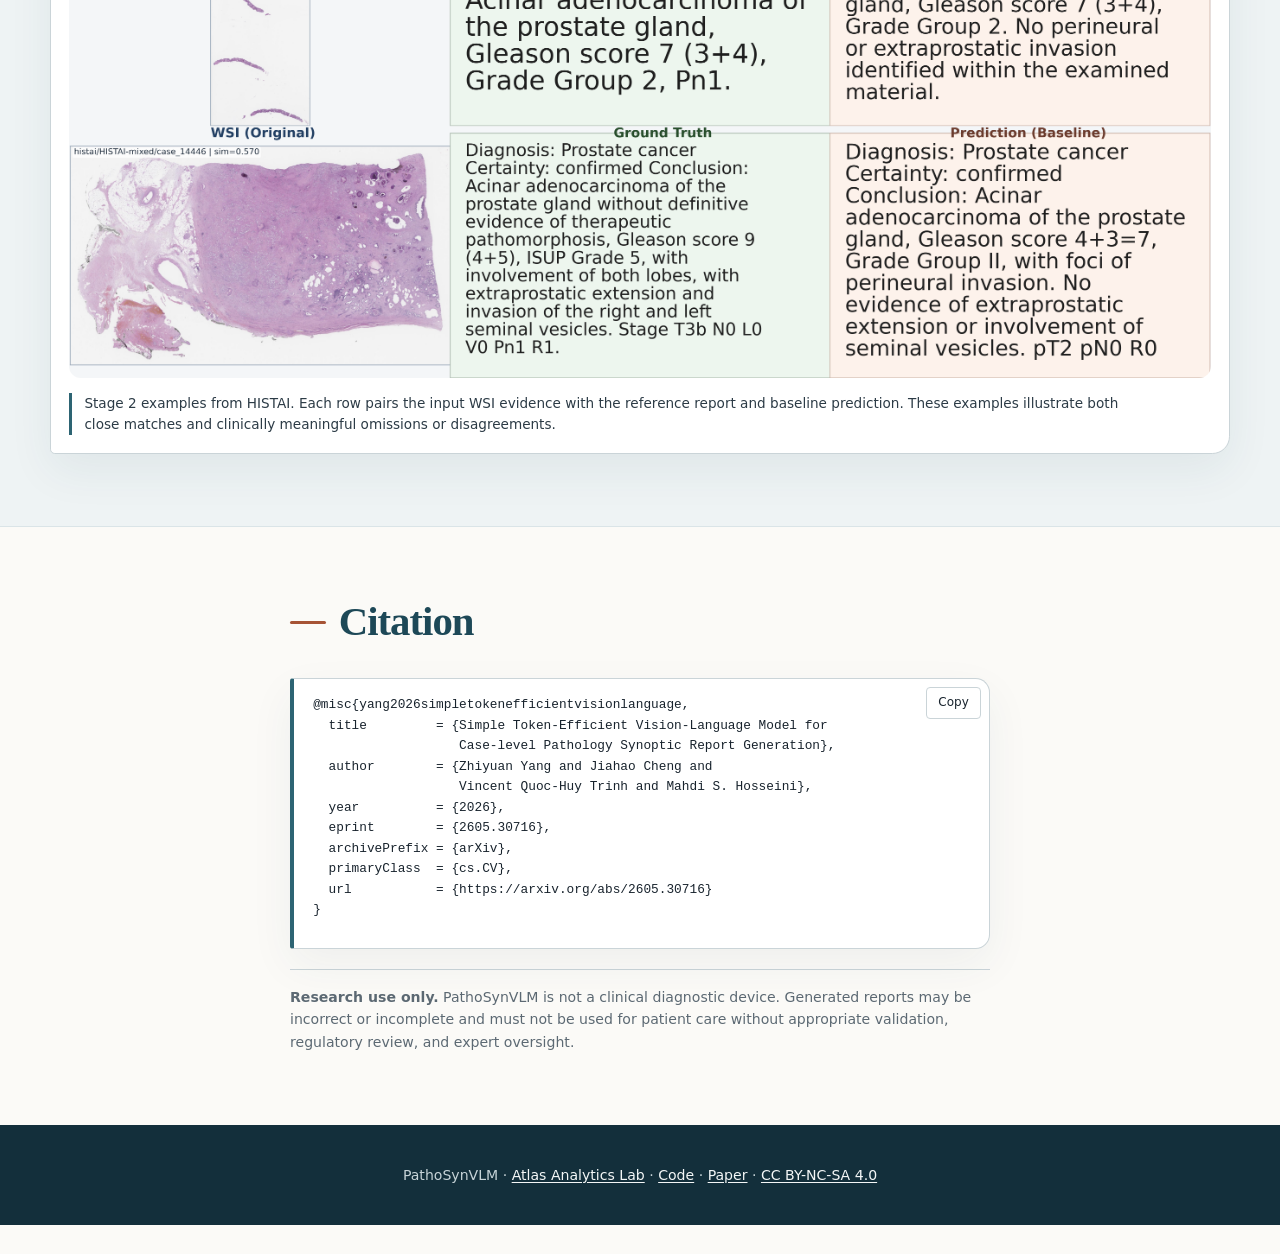
==== commit a2d13de5: "Remove duplicate HTML paper link" ====
--- a/index.html
+++ b/index.html
@@ -111,7 +111,6 @@
             <nav class="link-row" aria-label="Project links">
               <a href="https://arxiv.org/abs/2605.30716">📄 Paper</a>
               <a href="https://github.com/AtlasAnalyticsLab/PathoSynVLM">💻 Code</a>
-              <a href="https://arxiv.org/html/2605.30716v1">🌐 HTML</a>
             </nav>
           </div>
 
--- a/static/css/index.css
+++ b/static/css/index.css
@@ -1101,7 +1101,7 @@
 
   .link-row {
     display: grid;
-    grid-template-columns: repeat(3, minmax(0, 1fr));
+    grid-template-columns: repeat(2, minmax(0, 1fr));
     gap: 0.5rem;
   }
 
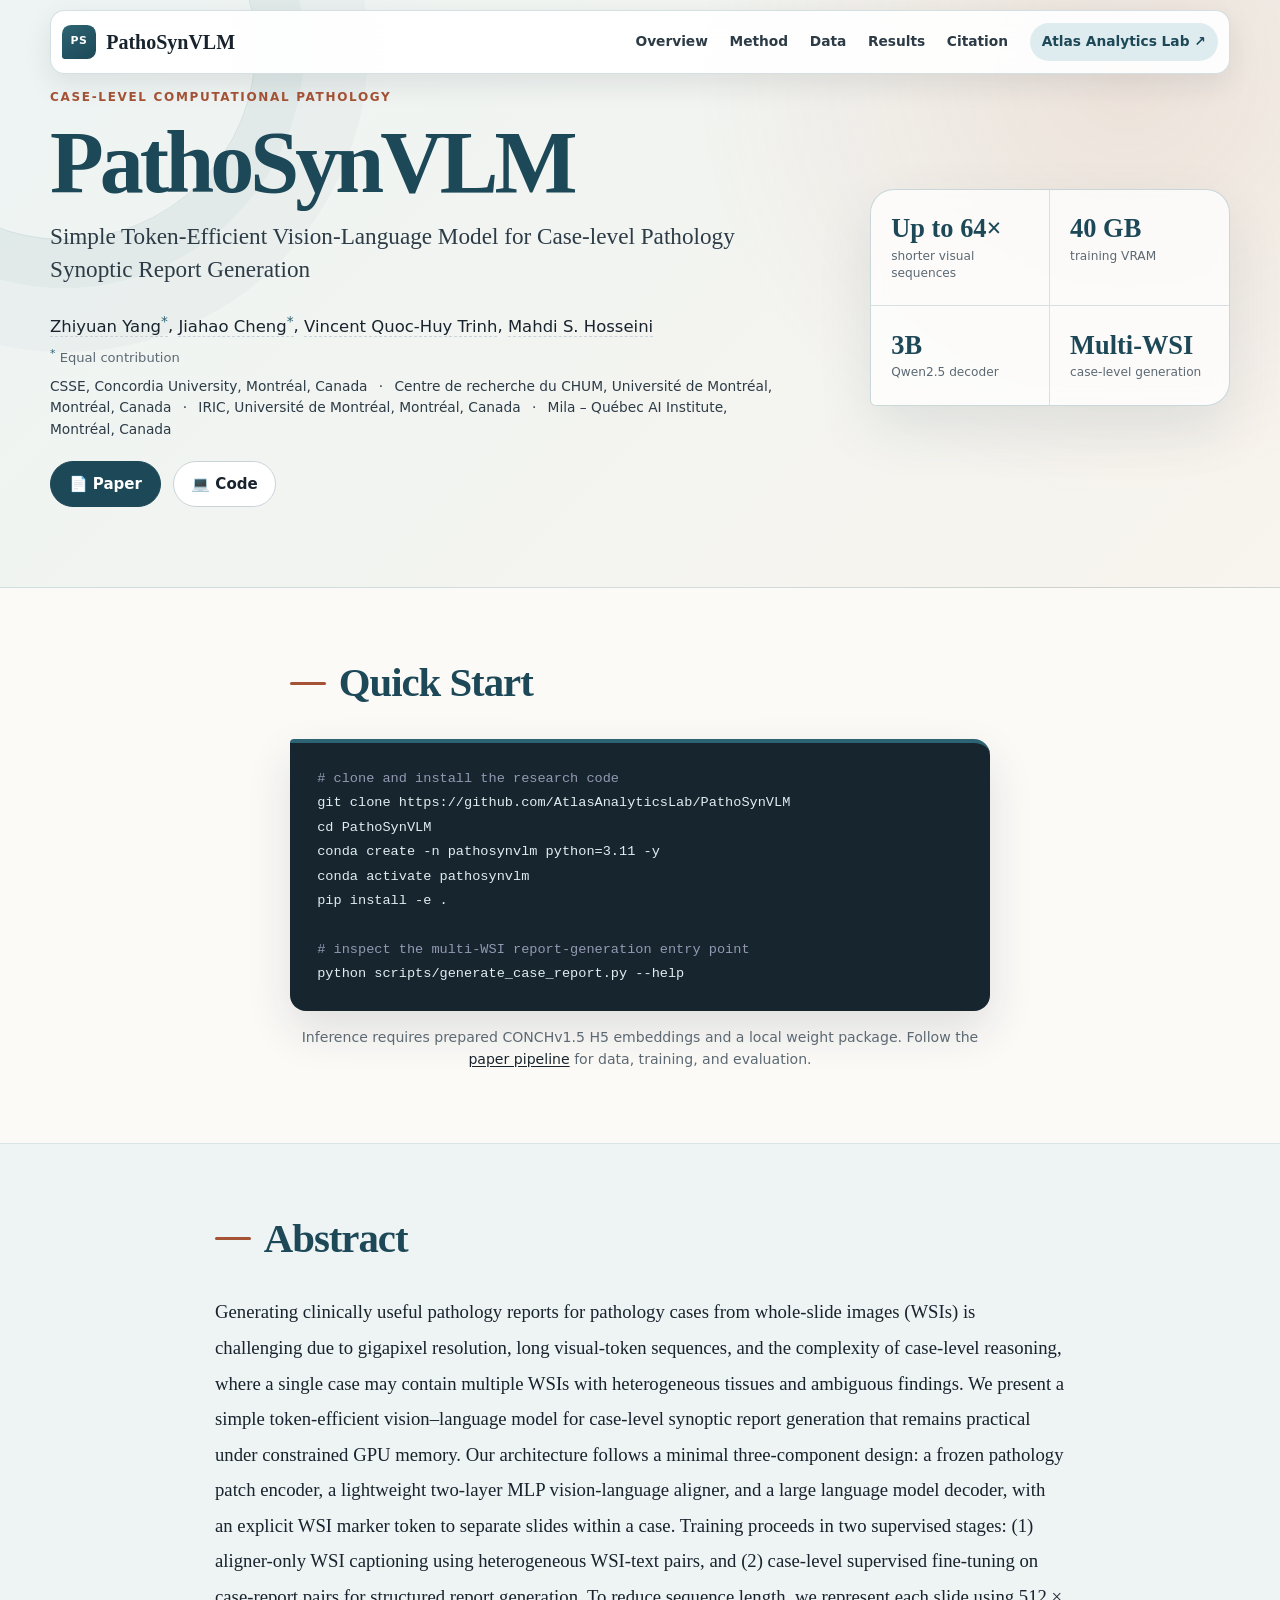
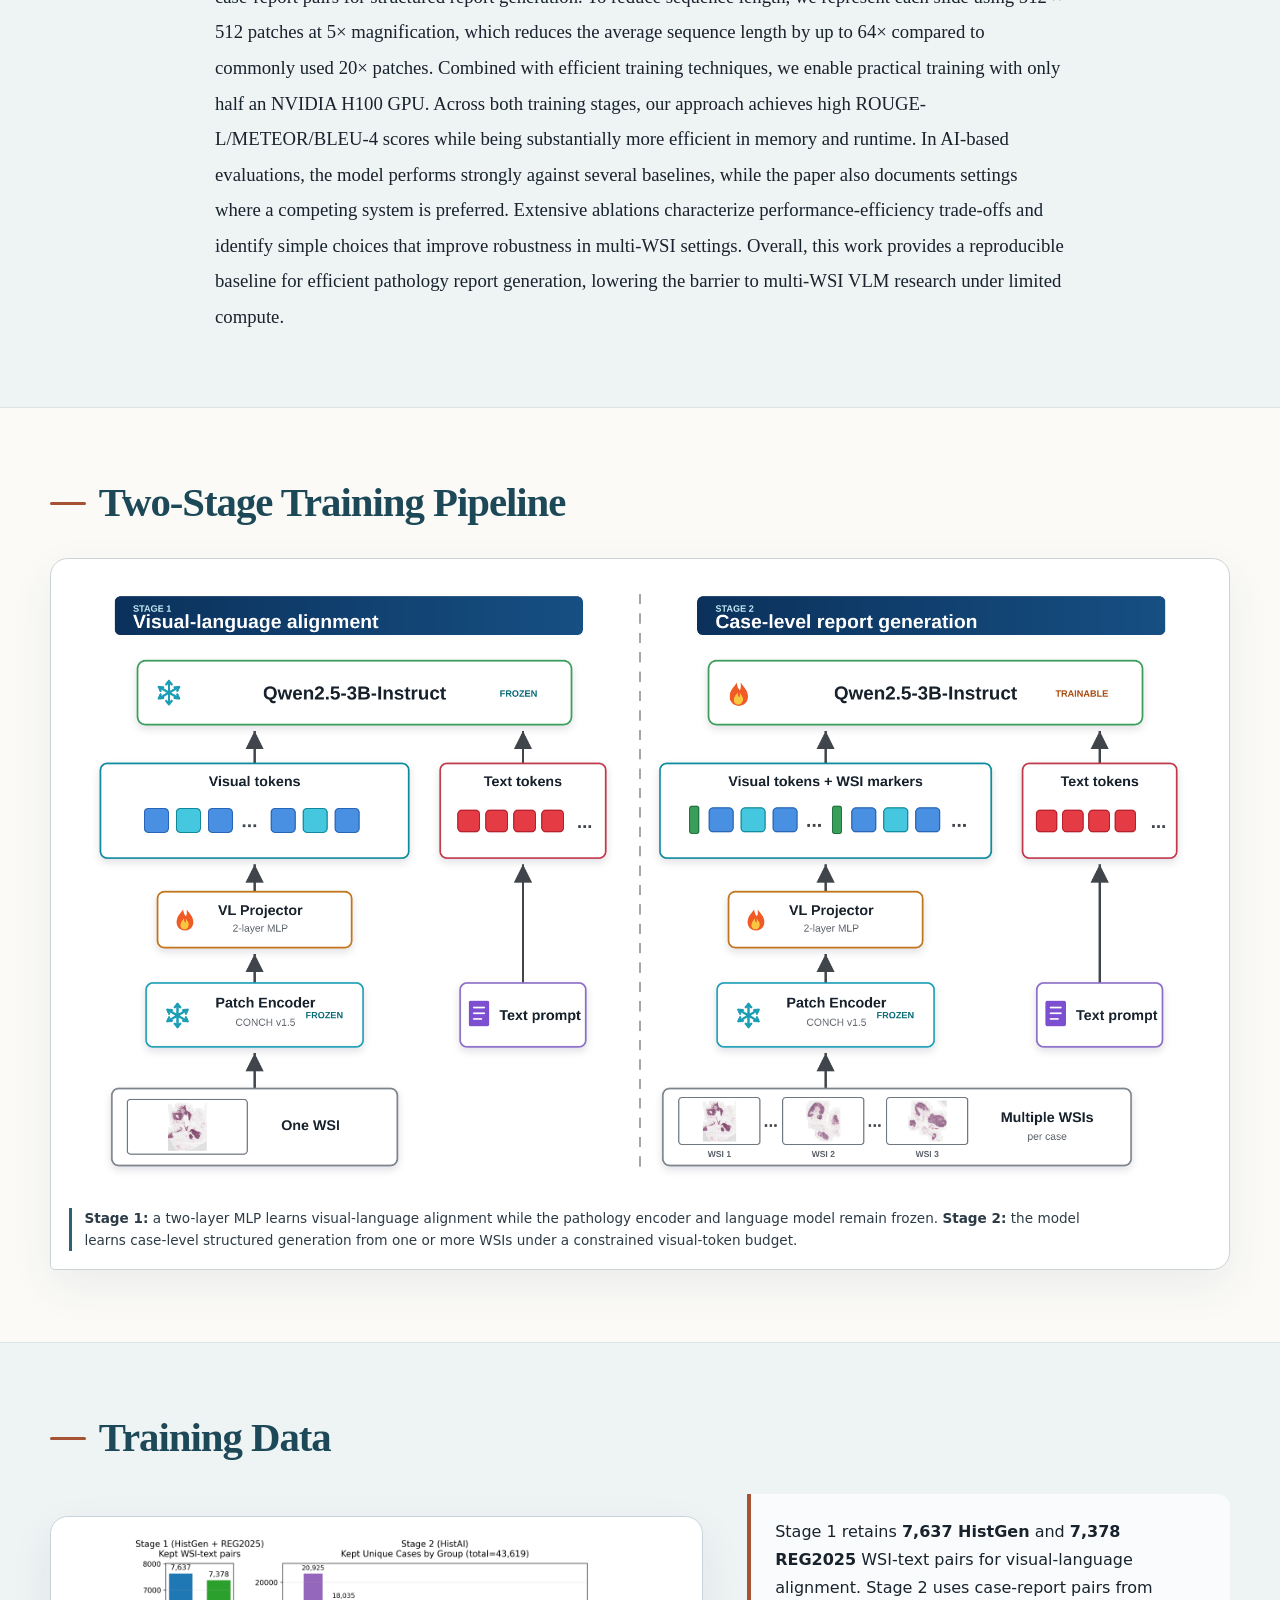
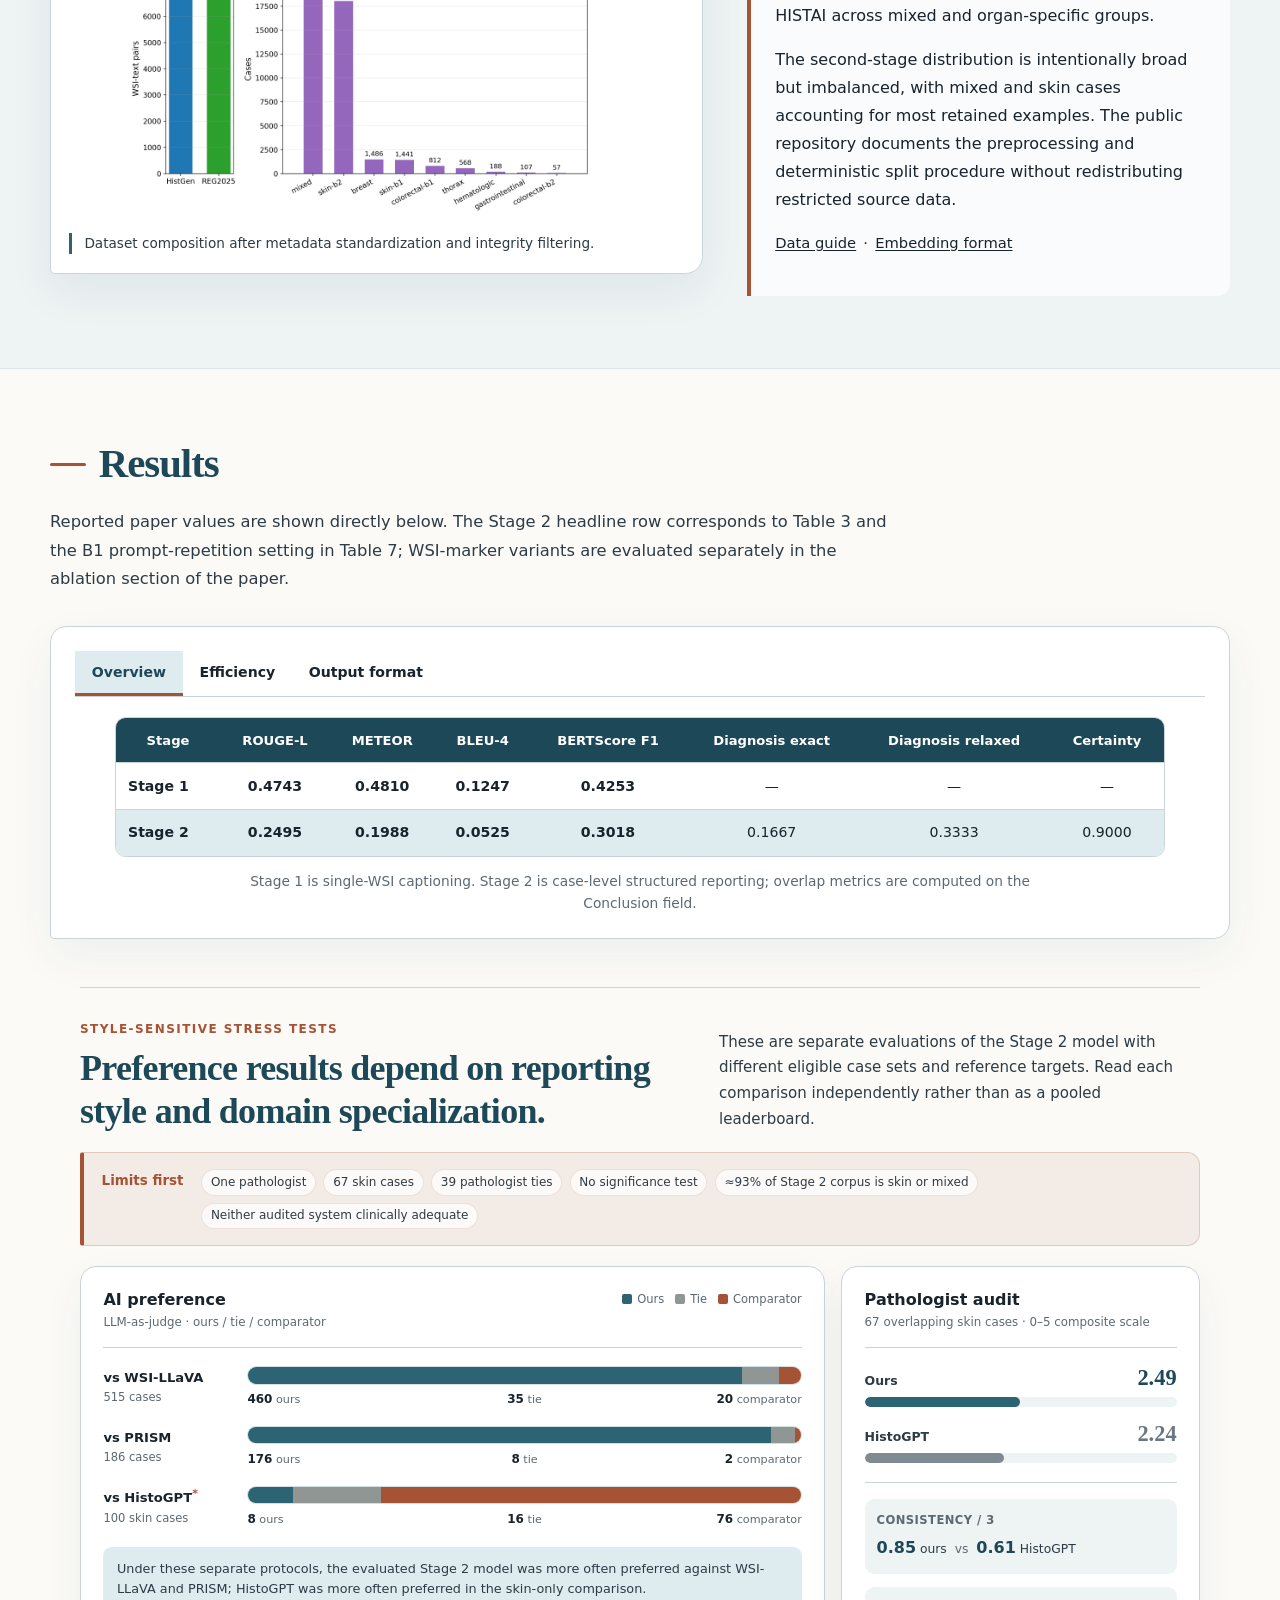
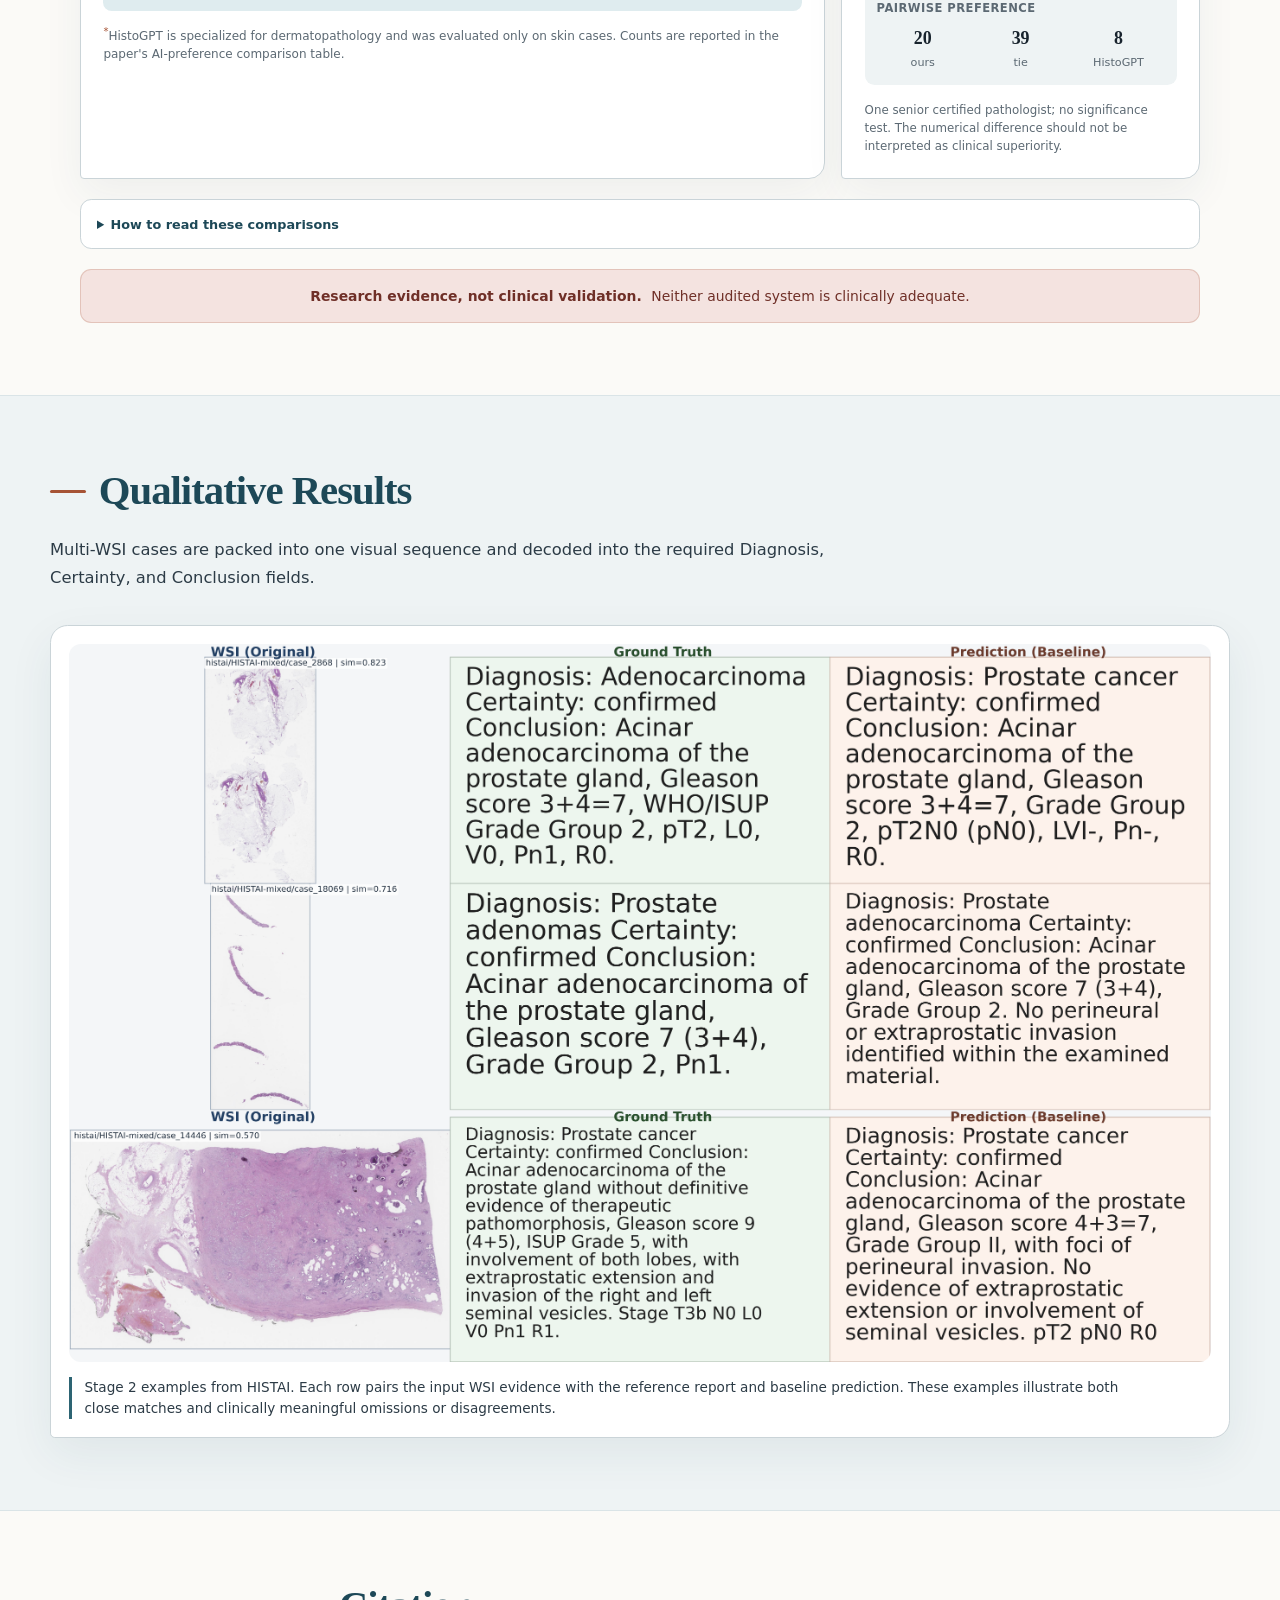
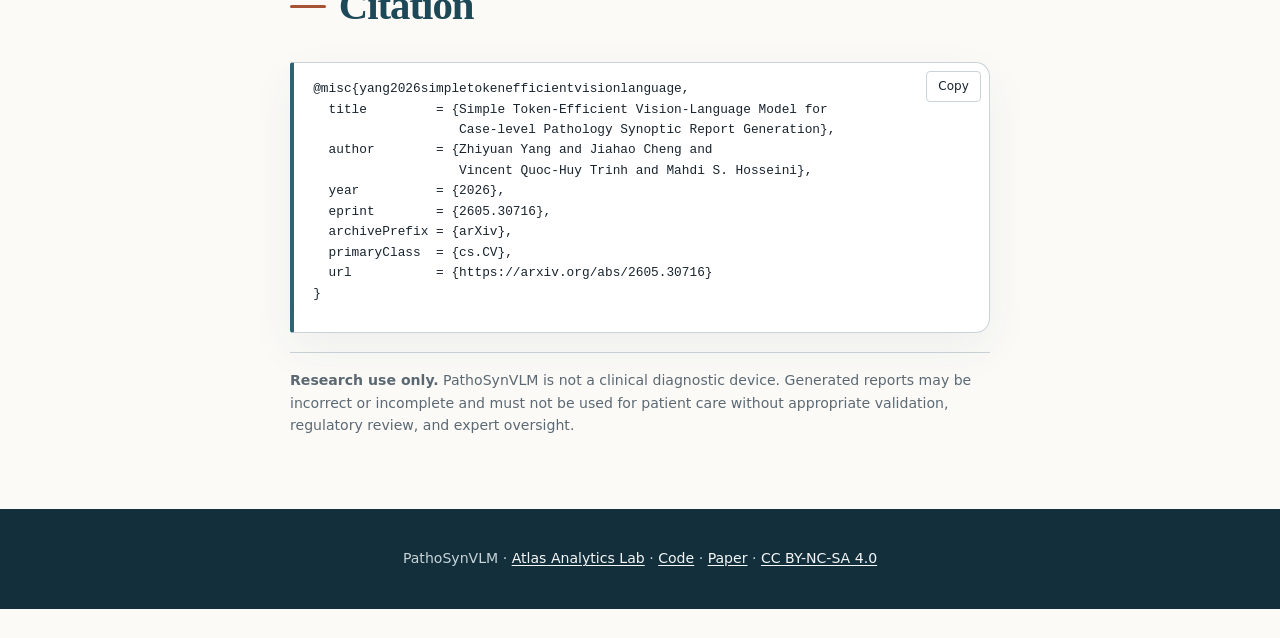
==== commit d879ac6a: "Add responsive evaluation stress tests" ====
--- a/index.html
+++ b/index.html
@@ -371,6 +371,182 @@
               <p class="tab-note">The fixed schema supports field-level evaluation while retaining a free-form conclusion for case-level findings.</p>
             </div>
           </div>
+
+          <div class="evidence-audit-wrap" role="region" aria-labelledby="evidence-audit-heading">
+              <div class="evidence-audit">
+                <div class="evidence-intro">
+                  <div>
+                    <p class="evidence-kicker">Style-sensitive stress tests</p>
+                    <h3 id="evidence-audit-heading">Preference results depend on reporting style and domain specialization.</h3>
+                  </div>
+                  <p>
+                    These are separate evaluations of the Stage 2 model with different eligible case sets and reference targets. Read each comparison independently rather than as a pooled leaderboard.
+                  </p>
+                </div>
+
+                <aside class="evidence-limits" aria-label="Limitations of the evidence audit">
+                  <strong>Limits first</strong>
+                  <ul>
+                    <li>One pathologist</li>
+                    <li>67 skin cases</li>
+                    <li>39 pathologist ties</li>
+                    <li>No significance test</li>
+                    <li>≈93% of Stage 2 corpus is skin or mixed</li>
+                    <li>Neither audited system clinically adequate</li>
+                  </ul>
+                </aside>
+
+                <div class="evidence-grid">
+                  <section class="evidence-card preference-card" aria-labelledby="preference-heading">
+                    <div class="evidence-card-heading">
+                      <div>
+                        <h4 id="preference-heading">AI preference</h4>
+                        <p>LLM-as-judge · ours / tie / comparator</p>
+                      </div>
+                      <div class="preference-legend" role="group" aria-label="Chart legend">
+                        <span><i class="legend-win" aria-hidden="true"></i>Ours</span>
+                        <span><i class="legend-tie" aria-hidden="true"></i>Tie</span>
+                        <span><i class="legend-loss" aria-hidden="true"></i>Comparator</span>
+                      </div>
+                    </div>
+
+                    <div class="preference-rows">
+                      <div class="preference-row">
+                        <div class="preference-label">
+                          <strong>vs WSI-LLaVA</strong>
+                          <span>515 cases</span>
+                        </div>
+                        <div class="preference-visual">
+                          <div
+                            class="stacked-bar"
+                            style="--win: 89.32%; --tie: 6.80%; --loss: 3.88%"
+                            role="img"
+                            aria-label="Against WSI-LLaVA: the evaluated Stage 2 model was preferred in 460 cases, with 35 ties and WSI-LLaVA preferred in 20 cases."
+                          >
+                            <span class="bar-win"></span>
+                            <span class="bar-tie"></span>
+                            <span class="bar-loss"></span>
+                          </div>
+                          <div class="preference-counts" aria-hidden="true">
+                            <span><strong>460</strong> ours</span>
+                            <span><strong>35</strong> tie</span>
+                            <span><strong>20</strong> comparator</span>
+                          </div>
+                        </div>
+                      </div>
+
+                      <div class="preference-row">
+                        <div class="preference-label">
+                          <strong>vs PRISM</strong>
+                          <span>186 cases</span>
+                        </div>
+                        <div class="preference-visual">
+                          <div
+                            class="stacked-bar"
+                            style="--win: 94.62%; --tie: 4.30%; --loss: 1.08%"
+                            role="img"
+                            aria-label="Against PRISM: the evaluated Stage 2 model was preferred in 176 cases, with 8 ties and PRISM preferred in 2 cases."
+                          >
+                            <span class="bar-win"></span>
+                            <span class="bar-tie"></span>
+                            <span class="bar-loss"></span>
+                          </div>
+                          <div class="preference-counts" aria-hidden="true">
+                            <span><strong>176</strong> ours</span>
+                            <span><strong>8</strong> tie</span>
+                            <span><strong>2</strong> comparator</span>
+                          </div>
+                        </div>
+                      </div>
+
+                      <div class="preference-row">
+                        <div class="preference-label">
+                          <strong>vs HistoGPT<sup>*</sup></strong>
+                          <span>100 skin cases</span>
+                        </div>
+                        <div class="preference-visual">
+                          <div
+                            class="stacked-bar"
+                            style="--win: 8%; --tie: 16%; --loss: 76%"
+                            role="img"
+                            aria-label="Against HistoGPT on skin cases: the evaluated Stage 2 model was preferred in 8 cases, with 16 ties and HistoGPT preferred in 76 cases."
+                          >
+                            <span class="bar-win"></span>
+                            <span class="bar-tie"></span>
+                            <span class="bar-loss"></span>
+                          </div>
+                          <div class="preference-counts" aria-hidden="true">
+                            <span><strong>8</strong> ours</span>
+                            <span><strong>16</strong> tie</span>
+                            <span><strong>76</strong> comparator</span>
+                          </div>
+                        </div>
+                      </div>
+                    </div>
+
+                    <p class="evidence-takeaway">
+                      Under these separate protocols, the evaluated Stage 2 model was more often preferred against WSI-LLaVA and PRISM; HistoGPT was more often preferred in the skin-only comparison.
+                    </p>
+                    <p class="evidence-footnote">
+                      <sup>*</sup>HistoGPT is specialized for dermatopathology and was evaluated only on skin cases. Counts are reported in the paper's AI-preference comparison table.
+                    </p>
+                  </section>
+
+                  <section class="evidence-card audit-card" aria-labelledby="audit-heading">
+                    <div class="evidence-card-heading">
+                      <div>
+                        <h4 id="audit-heading">Pathologist audit</h4>
+                        <p>67 overlapping skin cases · 0–5 composite scale</p>
+                      </div>
+                    </div>
+
+                    <div class="audit-scores" role="group" aria-label="Composite pathologist audit scores out of five">
+                      <div class="audit-score audit-score-ours">
+                        <div class="audit-score-label"><span>Ours</span><strong>2.49</strong></div>
+                        <div class="audit-meter" role="img" aria-label="Evaluated Stage 2 model composite score: 2.49 out of 5.">
+                          <span style="width: 49.8%"></span>
+                        </div>
+                      </div>
+                      <div class="audit-score audit-score-comparator">
+                        <div class="audit-score-label"><span>HistoGPT</span><strong>2.24</strong></div>
+                        <div class="audit-meter" role="img" aria-label="HistoGPT composite score: 2.24 out of 5.">
+                          <span style="width: 44.8%"></span>
+                        </div>
+                      </div>
+                    </div>
+
+                    <div class="audit-secondary">
+                      <div>
+                        <span class="audit-secondary-label">Consistency / 3</span>
+                        <p><strong>0.85</strong> ours <span>vs</span> <strong>0.61</strong> HistoGPT</p>
+                      </div>
+                      <div>
+                        <span class="audit-secondary-label">Pairwise preference</span>
+                        <div class="audit-triplet" role="group" aria-label="Pathologist pairwise preference: evaluated Stage 2 model 20, tie 39, HistoGPT 8.">
+                          <span><strong>20</strong> ours</span>
+                          <span><strong>39</strong> tie</span>
+                          <span><strong>8</strong> HistoGPT</span>
+                        </div>
+                      </div>
+                    </div>
+
+                    <p class="audit-note">One senior certified pathologist; no significance test. The numerical difference should not be interpreted as clinical superiority.</p>
+                  </section>
+                </div>
+
+                <details class="evidence-method">
+                  <summary>How to read these comparisons</summary>
+                  <p>
+                    The AI comparisons use ChatGPT 5.4 to select the better output and score case agreement from 0 to 10, with different output constraints and reference targets: WSI-LLaVA and HistoGPT are compared against microscopic-protocol content, while PRISM is compared on diagnosis content. Preference is sensitive to report style and is not the same as diagnostic accuracy. The ≈93% cohort-composition figure refers to the full Stage 2 corpus. The pathologist audit covers one senior certified pathologist and 67 overlapping skin cases; no significance test was reported in the presentation.
+                  </p>
+                </details>
+
+                <p class="clinical-caveat">
+                  <strong>Research evidence, not clinical validation.</strong>
+                  Neither audited system is clinically adequate.
+                </p>
+              </div>
+            </div>
         </div>
       </section>
 
--- a/static/css/index.css
+++ b/static/css/index.css
@@ -727,6 +727,435 @@
   text-align: center;
 }
 
+.evidence-audit-wrap {
+  max-width: 1120px;
+  margin: 3rem auto 0;
+}
+
+.evidence-audit {
+  display: grid;
+  gap: 1.25rem;
+}
+
+.evidence-intro {
+  display: grid;
+  grid-template-columns: minmax(0, 1.1fr) minmax(280px, 0.9fr);
+  gap: clamp(1.5rem, 4vw, 3.5rem);
+  align-items: end;
+  padding-top: 2rem;
+  border-top: 1px solid var(--border);
+}
+
+.evidence-kicker {
+  margin: 0 0 0.45rem;
+  color: var(--accent-warm);
+  font-size: 0.75rem;
+  font-weight: 750;
+  letter-spacing: 0.12em;
+  text-transform: uppercase;
+}
+
+.evidence-intro h3 {
+  margin: 0;
+  color: var(--accent-dark);
+  font-family: var(--display-font);
+  font-size: clamp(1.7rem, 3vw, 2.25rem);
+  font-weight: 600;
+  letter-spacing: -0.02em;
+  line-height: 1.18;
+}
+
+.evidence-intro > p {
+  margin: 0;
+  color: var(--text-secondary);
+  font-size: 0.94rem;
+  line-height: 1.7;
+}
+
+.evidence-limits {
+  display: grid;
+  grid-template-columns: auto minmax(0, 1fr);
+  gap: 0.85rem 1.1rem;
+  align-items: start;
+  padding: 1rem 1.1rem;
+  color: var(--text-primary);
+  background: #f3ebe6;
+  border: 1px solid rgb(166 83 53 / 22%);
+  border-left: 4px solid var(--accent-warm);
+  border-radius: 0.2rem 0.8rem 0.8rem 0.2rem;
+}
+
+.evidence-limits strong {
+  color: var(--accent-warm);
+  font-size: 0.84rem;
+  line-height: 1.8;
+  white-space: nowrap;
+}
+
+.evidence-limits ul {
+  display: flex;
+  flex-wrap: wrap;
+  gap: 0.45rem;
+  padding: 0;
+  margin: 0;
+  list-style: none;
+}
+
+.evidence-limits li {
+  padding: 0.22rem 0.55rem;
+  color: var(--text-secondary);
+  font-size: 0.75rem;
+  line-height: 1.45;
+  background: rgb(255 255 255 / 72%);
+  border: 1px solid rgb(166 83 53 / 16%);
+  border-radius: 999px;
+}
+
+.evidence-grid {
+  display: grid;
+  grid-template-columns: minmax(0, 1.35fr) minmax(310px, 0.65fr);
+  gap: 1rem;
+  align-items: stretch;
+}
+
+.evidence-card {
+  padding: clamp(1rem, 2vw, 1.4rem);
+  background: var(--surface);
+  border: 1px solid var(--border);
+  border-radius: 1rem 1rem 1rem 0.25rem;
+  box-shadow: 0 1rem 2.5rem rgb(29 72 87 / 6%);
+}
+
+.evidence-card-heading {
+  display: flex;
+  gap: 1rem;
+  align-items: flex-start;
+  justify-content: space-between;
+  padding-bottom: 1rem;
+  border-bottom: 1px solid var(--border);
+}
+
+.evidence-card-heading h4 {
+  margin: 0;
+  color: var(--text-primary);
+  font-size: 1rem;
+  font-weight: 750;
+  line-height: 1.3;
+}
+
+.evidence-card-heading p {
+  margin: 0.2rem 0 0;
+  color: var(--muted);
+  font-size: 0.74rem;
+  line-height: 1.45;
+}
+
+.preference-legend {
+  display: flex;
+  flex-wrap: wrap;
+  gap: 0.7rem;
+  justify-content: flex-end;
+}
+
+.preference-legend span {
+  display: inline-flex;
+  gap: 0.3rem;
+  align-items: center;
+  color: var(--muted);
+  font-size: 0.72rem;
+  white-space: nowrap;
+}
+
+.preference-legend i {
+  width: 0.62rem;
+  height: 0.62rem;
+  border-radius: 2px;
+}
+
+.legend-win,
+.bar-win {
+  background: var(--accent);
+}
+
+.legend-tie,
+.bar-tie {
+  background: #8f9694;
+}
+
+.legend-loss,
+.bar-loss {
+  background: var(--accent-warm);
+}
+
+.preference-rows {
+  display: grid;
+  gap: 1rem;
+  margin-top: 1.15rem;
+}
+
+.preference-row {
+  display: grid;
+  grid-template-columns: 8rem minmax(0, 1fr);
+  gap: 1rem;
+  align-items: center;
+}
+
+.preference-label {
+  display: grid;
+  gap: 0.1rem;
+}
+
+.preference-label strong {
+  color: var(--text-primary);
+  font-size: 0.82rem;
+  line-height: 1.35;
+}
+
+.preference-label sup {
+  color: var(--accent-warm);
+}
+
+.preference-label span {
+  color: var(--muted);
+  font-size: 0.72rem;
+}
+
+.preference-visual {
+  min-width: 0;
+}
+
+.stacked-bar {
+  display: flex;
+  width: 100%;
+  height: 1.15rem;
+  overflow: hidden;
+  background: var(--bg-alt);
+  border: 1px solid rgb(45 100 115 / 14%);
+  border-radius: 999px;
+}
+
+.stacked-bar .bar-win {
+  flex: 0 0 var(--win);
+}
+
+.stacked-bar .bar-tie {
+  flex: 0 0 var(--tie);
+}
+
+.stacked-bar .bar-loss {
+  flex: 0 0 var(--loss);
+}
+
+.preference-counts {
+  display: grid;
+  grid-template-columns: repeat(3, minmax(0, 1fr));
+  gap: 0.35rem;
+  margin-top: 0.35rem;
+  color: var(--muted);
+  font-size: 0.7rem;
+  font-variant-numeric: tabular-nums;
+}
+
+.preference-counts span:nth-child(2) {
+  text-align: center;
+}
+
+.preference-counts span:last-child {
+  text-align: right;
+}
+
+.preference-counts strong {
+  color: var(--text-primary);
+  font-size: 0.75rem;
+}
+
+.evidence-takeaway {
+  padding: 0.75rem 0.85rem;
+  margin: 1.1rem 0 0;
+  color: var(--text-secondary);
+  font-size: 0.8rem;
+  line-height: 1.55;
+  background: var(--accent-light);
+  border-radius: 0.55rem;
+}
+
+.evidence-footnote {
+  margin: 0.8rem 0 0;
+  color: var(--muted);
+  font-size: 0.75rem;
+  line-height: 1.55;
+}
+
+.evidence-footnote sup {
+  color: var(--accent-warm);
+}
+
+.audit-card {
+  display: flex;
+  flex-direction: column;
+}
+
+.audit-scores {
+  display: grid;
+  gap: 1rem;
+  margin-top: 1.2rem;
+}
+
+.audit-score-label {
+  display: flex;
+  align-items: baseline;
+  justify-content: space-between;
+  margin-bottom: 0.35rem;
+}
+
+.audit-score-label span {
+  color: var(--text-secondary);
+  font-size: 0.78rem;
+  font-weight: 650;
+}
+
+.audit-score-label strong {
+  color: var(--accent-dark);
+  font-family: var(--display-font);
+  font-size: 1.4rem;
+  font-variant-numeric: tabular-nums;
+  line-height: 1;
+}
+
+.audit-score-comparator .audit-score-label strong {
+  color: #6b7780;
+}
+
+.audit-meter {
+  height: 0.62rem;
+  overflow: hidden;
+  background: var(--bg-alt);
+  border-radius: 999px;
+}
+
+.audit-meter span {
+  display: block;
+  height: 100%;
+  background: var(--accent);
+  border-radius: inherit;
+}
+
+.audit-score-comparator .audit-meter span {
+  background: #7f8a92;
+}
+
+.audit-secondary {
+  display: grid;
+  gap: 0.85rem;
+  padding-top: 1rem;
+  margin-top: 1.15rem;
+  border-top: 1px solid var(--border);
+}
+
+.audit-secondary > div {
+  padding: 0.75rem;
+  background: var(--bg-alt);
+  border-radius: 0.6rem;
+}
+
+.audit-secondary-label {
+  display: block;
+  margin-bottom: 0.35rem;
+  color: var(--muted);
+  font-size: 0.72rem;
+  font-weight: 700;
+  letter-spacing: 0.04em;
+  text-transform: uppercase;
+}
+
+.audit-secondary p {
+  margin: 0;
+  color: var(--text-secondary);
+  font-size: 0.77rem;
+}
+
+.audit-secondary p strong {
+  color: var(--accent-dark);
+  font-size: 1rem;
+  font-variant-numeric: tabular-nums;
+}
+
+.audit-secondary p span {
+  margin-inline: 0.25rem;
+  color: var(--muted);
+}
+
+.audit-triplet {
+  display: grid;
+  grid-template-columns: repeat(3, minmax(0, 1fr));
+  gap: 0.35rem;
+}
+
+.audit-triplet span {
+  display: grid;
+  gap: 0.05rem;
+  color: var(--muted);
+  font-size: 0.7rem;
+  text-align: center;
+}
+
+.audit-triplet strong {
+  color: var(--text-primary);
+  font-family: var(--display-font);
+  font-size: 1.12rem;
+  font-variant-numeric: tabular-nums;
+}
+
+.audit-note {
+  margin: auto 0 0;
+  padding-top: 1rem;
+  color: var(--muted);
+  font-size: 0.74rem;
+  line-height: 1.55;
+}
+
+.evidence-method {
+  padding: 0.85rem 1rem;
+  color: var(--text-secondary);
+  background: var(--surface);
+  border: 1px solid var(--border);
+  border-radius: 0.7rem;
+}
+
+.evidence-method summary {
+  color: var(--accent-dark);
+  font-size: 0.8rem;
+  font-weight: 700;
+  cursor: pointer;
+}
+
+.evidence-method p {
+  max-width: 920px;
+  margin: 0.65rem 0 0;
+  color: var(--muted);
+  font-size: 0.76rem;
+  line-height: 1.65;
+}
+
+.clinical-caveat {
+  display: flex;
+  flex-wrap: wrap;
+  gap: 0.35rem 0.6rem;
+  justify-content: center;
+  padding: 0.9rem 1rem;
+  margin: 0;
+  color: #6f2f27;
+  font-size: 0.87rem;
+  text-align: center;
+  background: #f4e3e0;
+  border: 1px solid rgb(166 83 53 / 22%);
+  border-radius: 0.7rem;
+}
+
+.clinical-caveat strong {
+  font-weight: 750;
+}
+
 .schema-block {
   max-width: 520px;
   padding: 1.2rem 1.5rem;
@@ -903,6 +1332,10 @@
   .column-copy {
     max-width: 760px;
     margin-inline: auto;
+  }
+
+  .evidence-grid {
+    grid-template-columns: 1fr;
   }
 }
 
@@ -950,6 +1383,19 @@
     transform: translateY(0);
   }
 
+  .evidence-intro {
+    grid-template-columns: 1fr;
+    gap: 0.75rem;
+  }
+
+  .evidence-limits {
+    grid-template-columns: 1fr;
+  }
+
+  .evidence-limits strong {
+    line-height: 1.4;
+  }
+
   .site-nav a,
   .site-nav .lab-link {
     display: flex;
@@ -1075,6 +1521,38 @@
   .stat-card:nth-last-child(-n + 2) {
     border-bottom: 0;
   }
+
+  .evidence-audit-wrap {
+    margin-top: 2.25rem;
+  }
+
+  .evidence-card-heading {
+    display: grid;
+  }
+
+  .preference-legend {
+    justify-content: flex-start;
+  }
+
+  .preference-row {
+    grid-template-columns: 1fr;
+    gap: 0.45rem;
+  }
+
+  .preference-label {
+    display: flex;
+    align-items: baseline;
+    justify-content: space-between;
+  }
+
+  .preference-counts {
+    font-size: 0.68rem;
+  }
+
+  .clinical-caveat {
+    justify-content: flex-start;
+    text-align: left;
+  }
 }
 
 @media (max-width: 430px) {
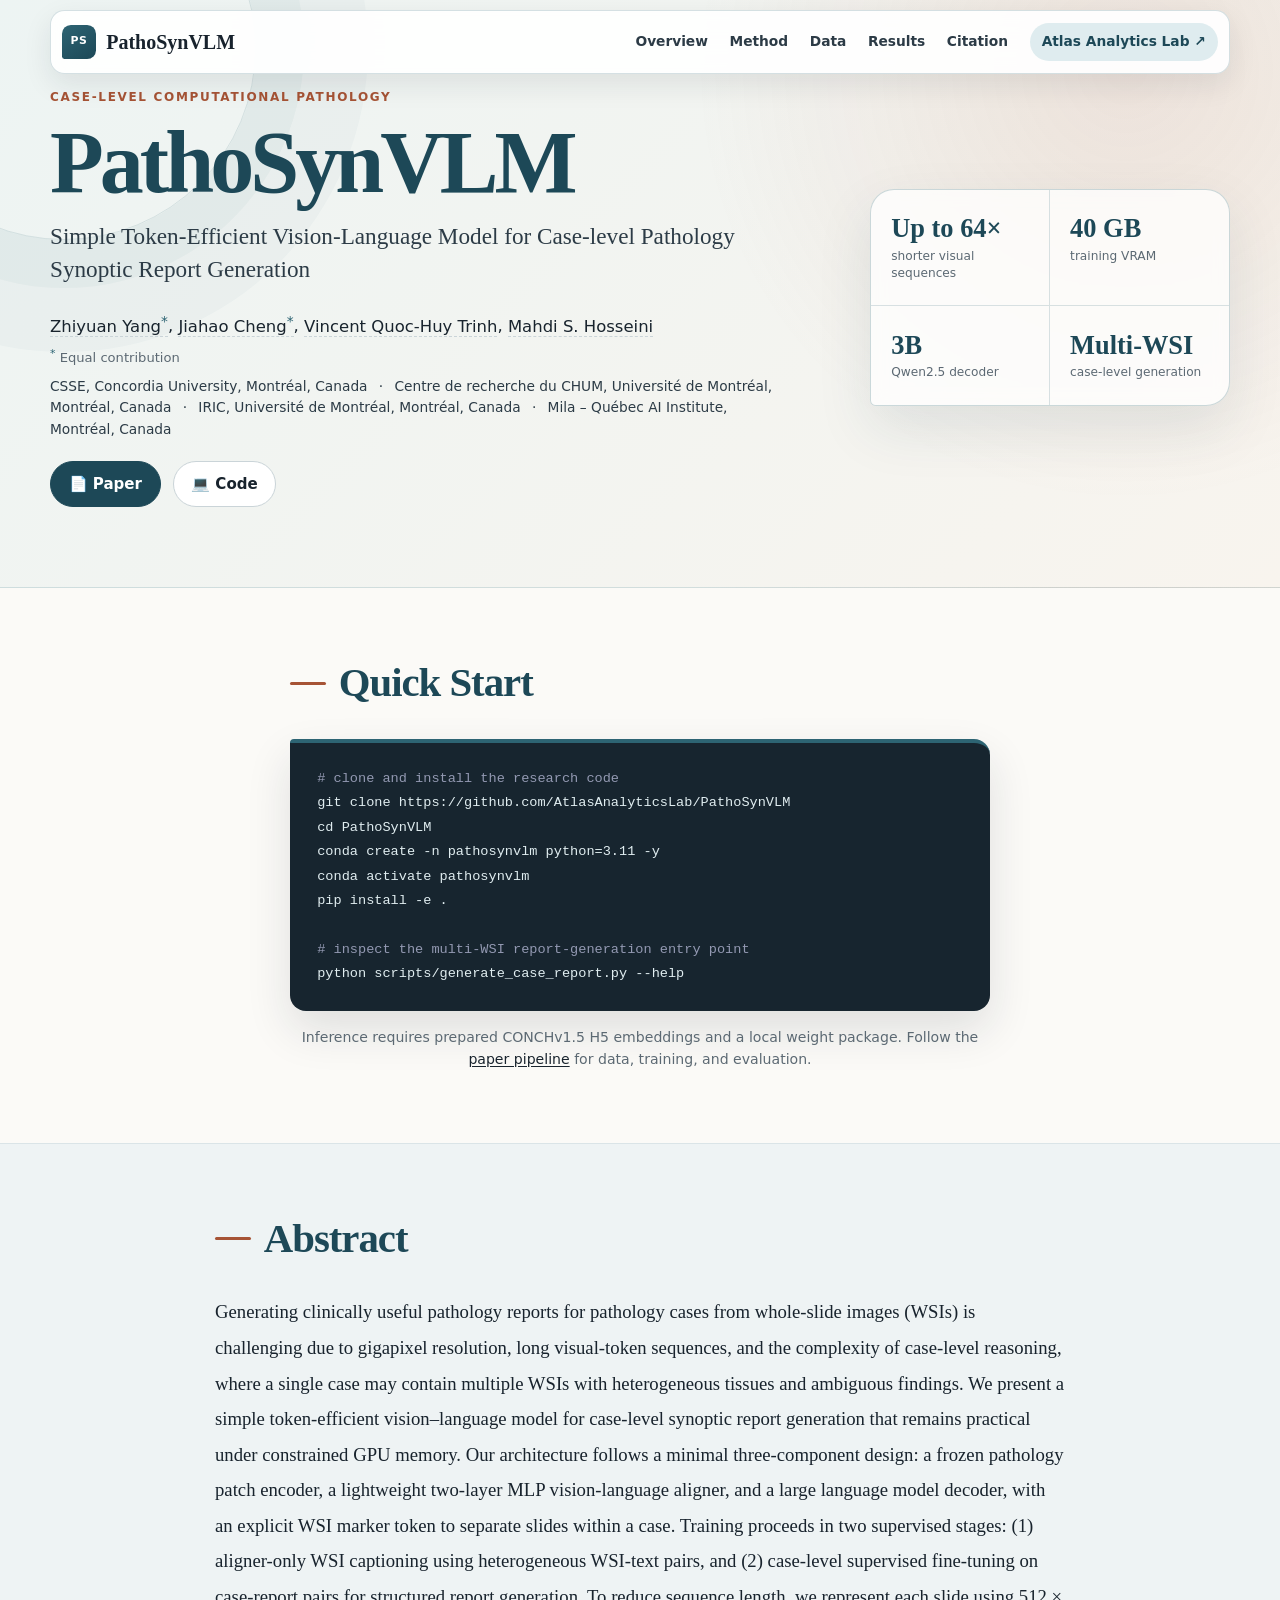
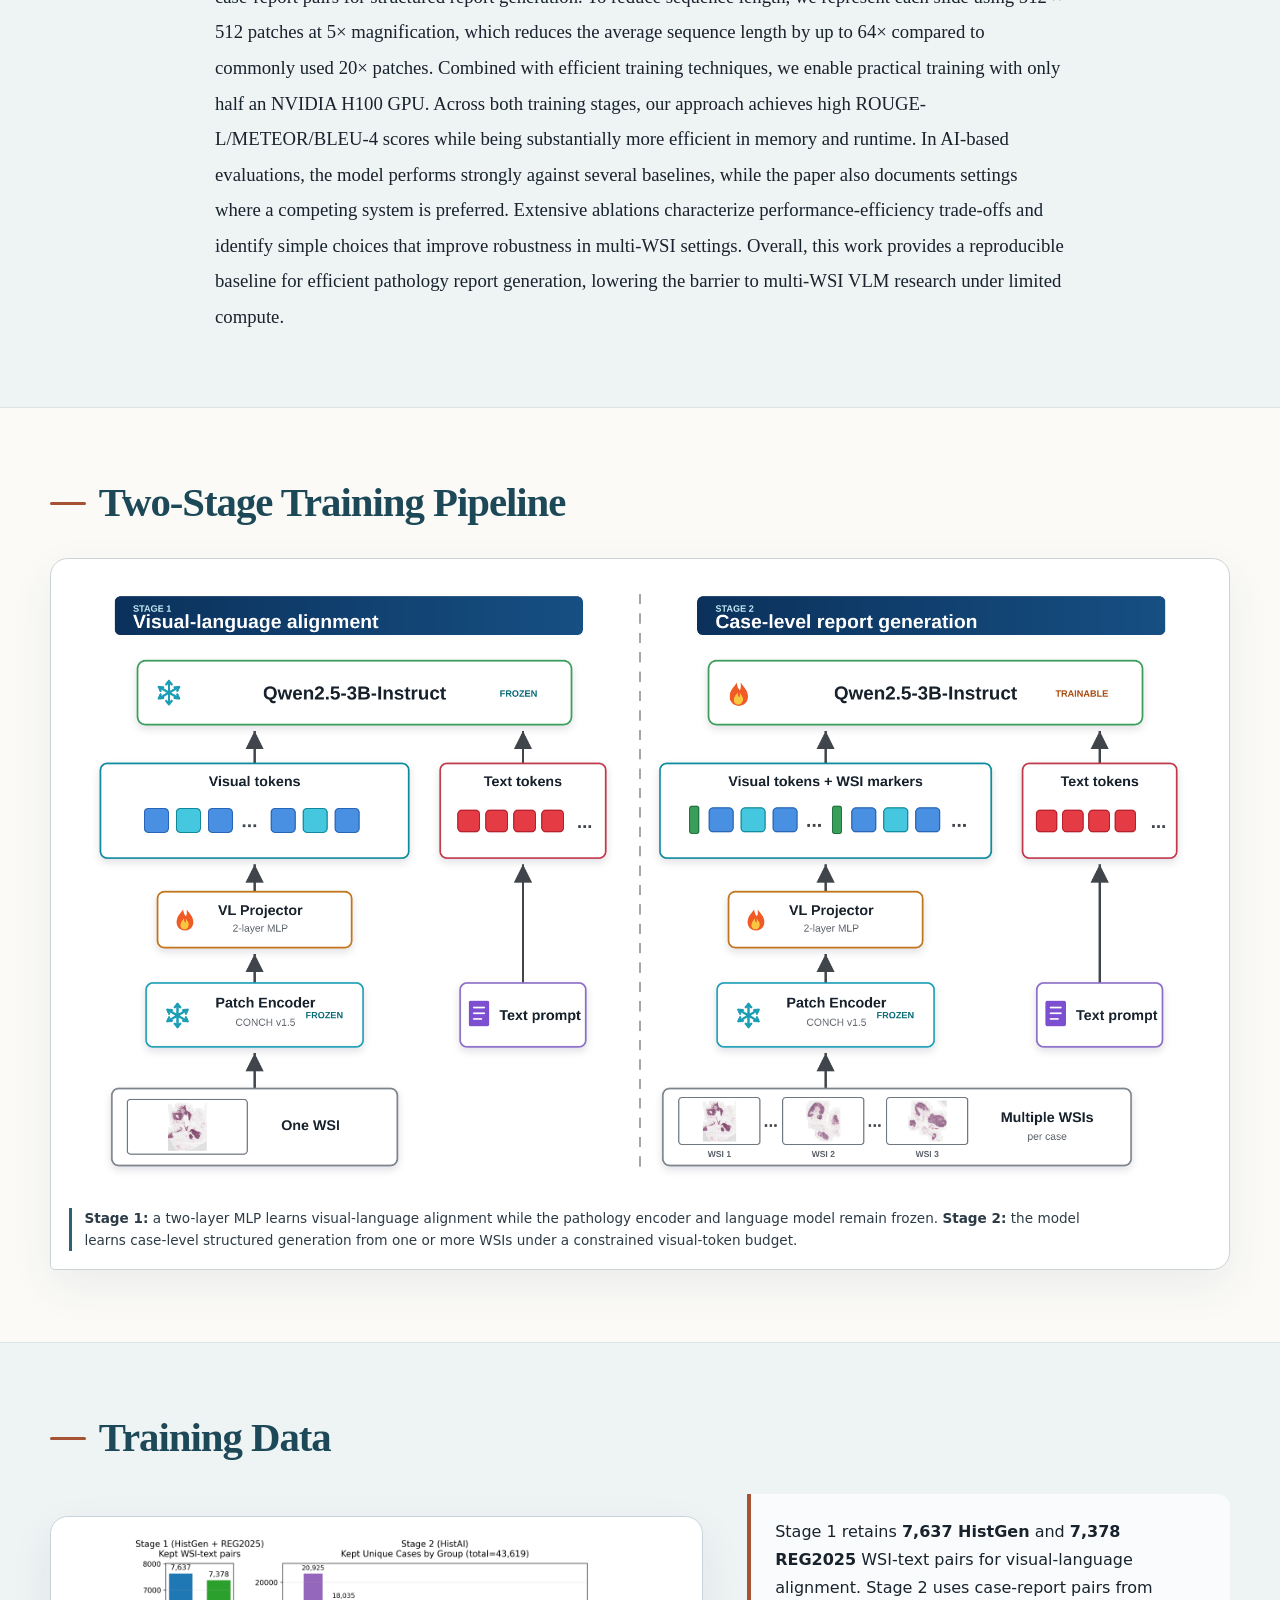
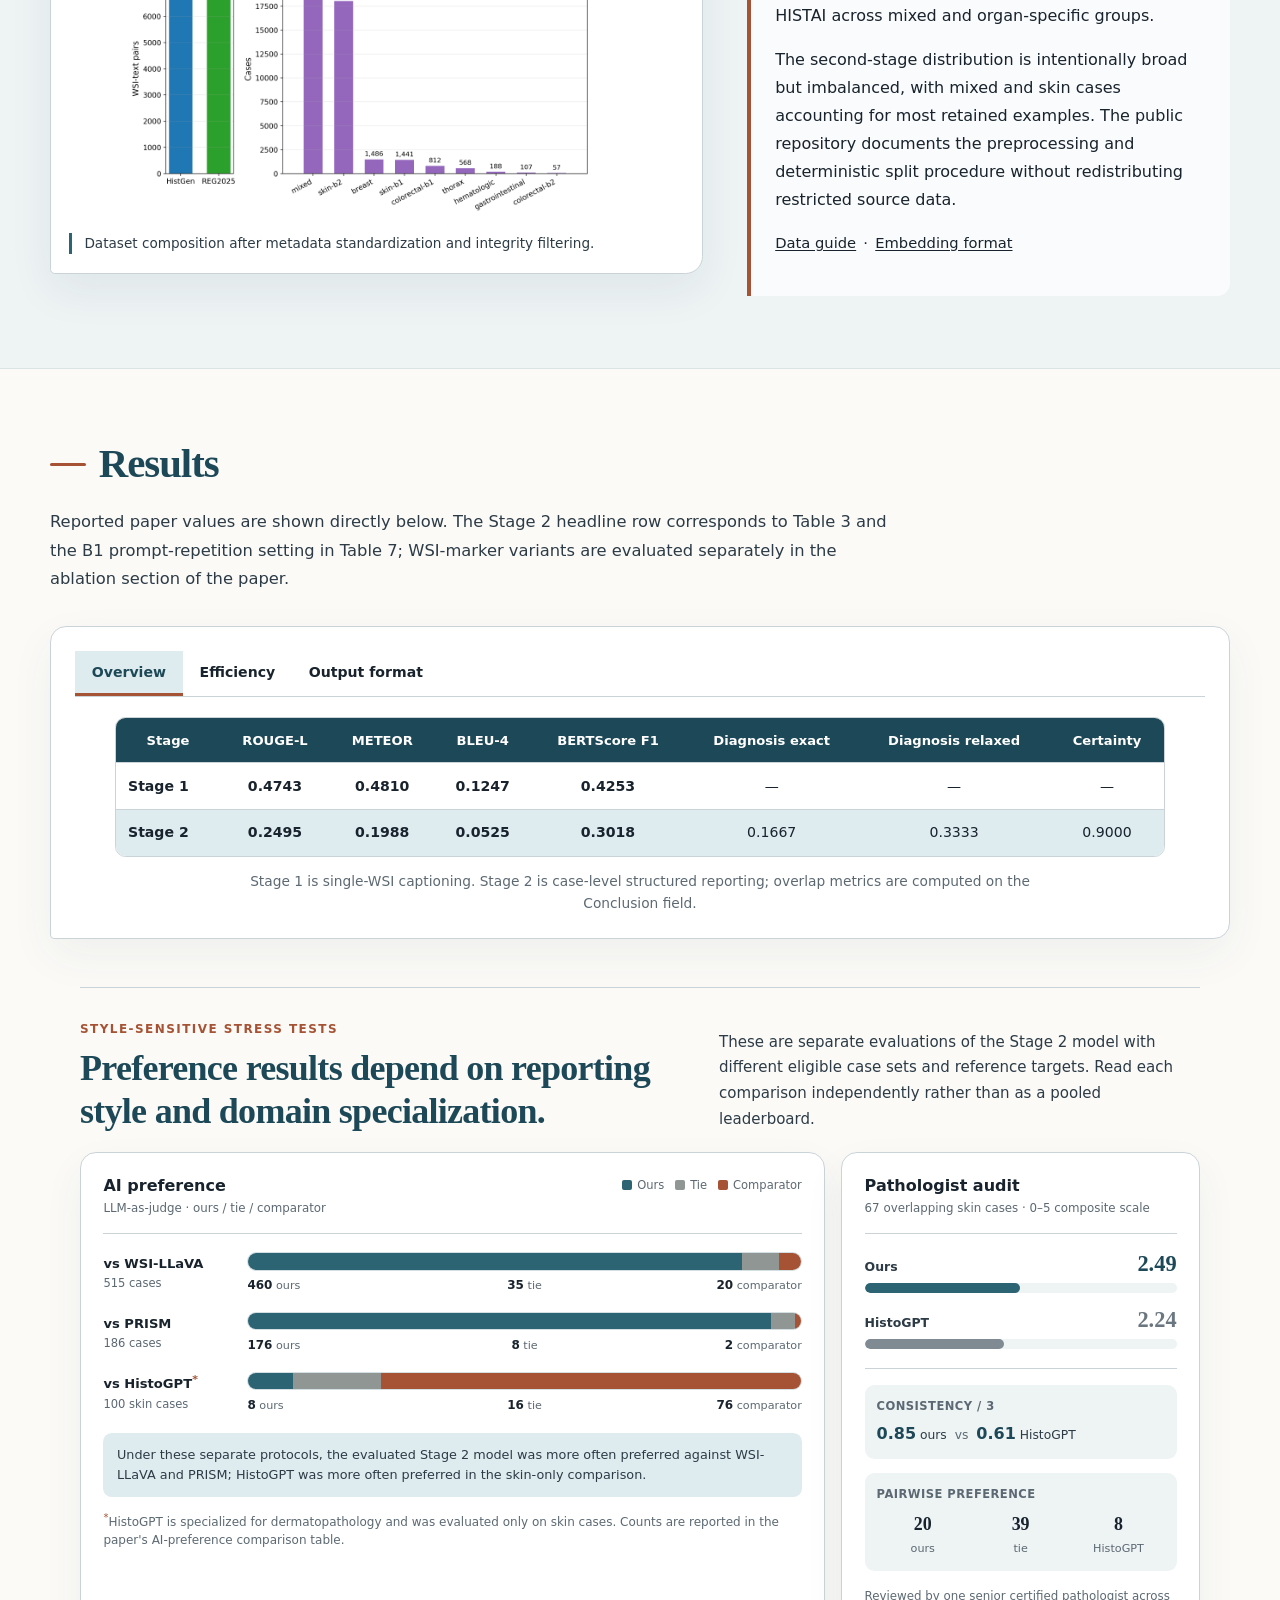
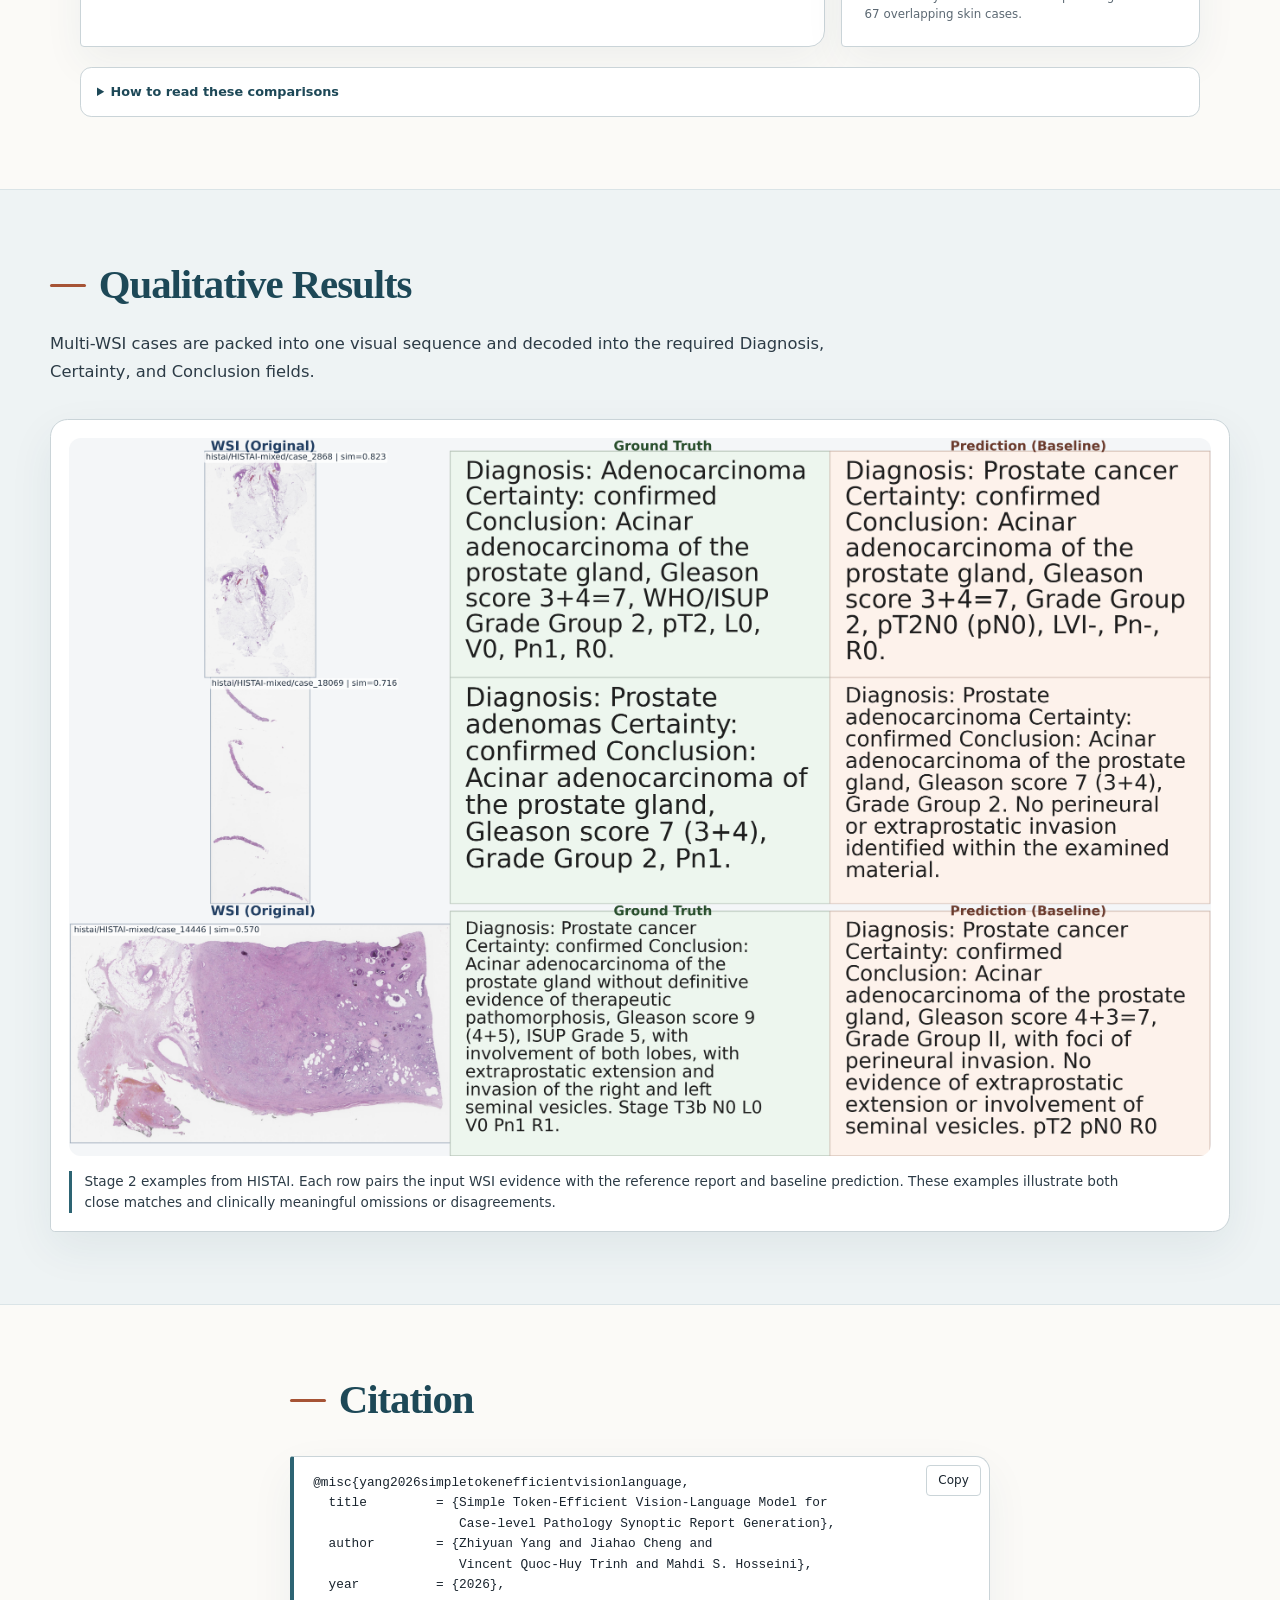
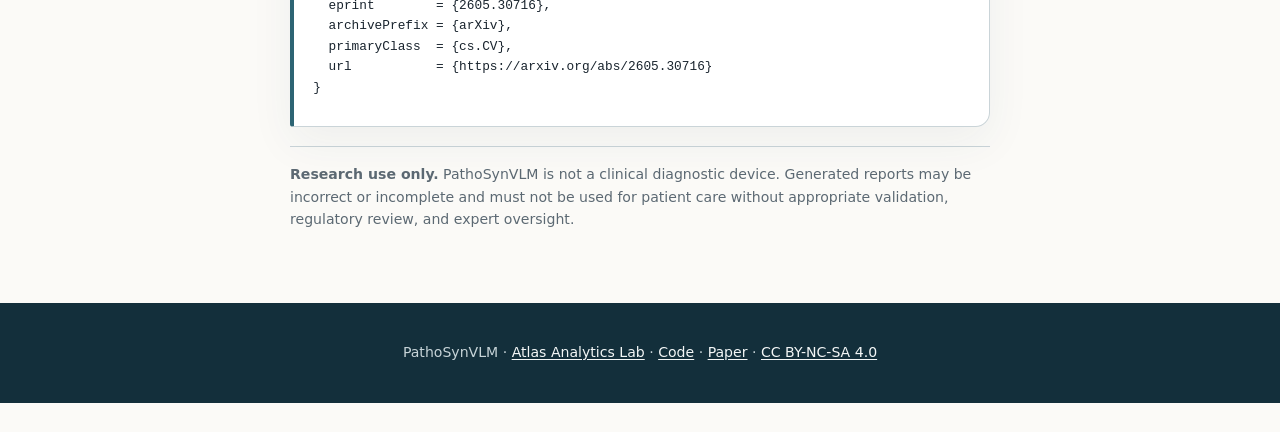
==== commit 05079c8e: "Refine stress tests and retain latest site run" ====
--- a/index.html
+++ b/index.html
@@ -384,18 +384,6 @@
                   </p>
                 </div>
 
-                <aside class="evidence-limits" aria-label="Limitations of the evidence audit">
-                  <strong>Limits first</strong>
-                  <ul>
-                    <li>One pathologist</li>
-                    <li>67 skin cases</li>
-                    <li>39 pathologist ties</li>
-                    <li>No significance test</li>
-                    <li>≈93% of Stage 2 corpus is skin or mixed</li>
-                    <li>Neither audited system clinically adequate</li>
-                  </ul>
-                </aside>
-
                 <div class="evidence-grid">
                   <section class="evidence-card preference-card" aria-labelledby="preference-heading">
                     <div class="evidence-card-heading">
@@ -530,21 +518,16 @@
                       </div>
                     </div>
 
-                    <p class="audit-note">One senior certified pathologist; no significance test. The numerical difference should not be interpreted as clinical superiority.</p>
+                    <p class="audit-note">Reviewed by one senior certified pathologist across 67 overlapping skin cases.</p>
                   </section>
                 </div>
 
                 <details class="evidence-method">
                   <summary>How to read these comparisons</summary>
                   <p>
-                    The AI comparisons use ChatGPT 5.4 to select the better output and score case agreement from 0 to 10, with different output constraints and reference targets: WSI-LLaVA and HistoGPT are compared against microscopic-protocol content, while PRISM is compared on diagnosis content. Preference is sensitive to report style and is not the same as diagnostic accuracy. The ≈93% cohort-composition figure refers to the full Stage 2 corpus. The pathologist audit covers one senior certified pathologist and 67 overlapping skin cases; no significance test was reported in the presentation.
+                    The AI comparisons use ChatGPT 5.4 to select the better output and score case agreement from 0 to 10, with different output constraints and reference targets: WSI-LLaVA and HistoGPT are compared against microscopic-protocol content, while PRISM is compared on diagnosis content. Preference is sensitive to report style and is not the same as diagnostic accuracy. Approximately 93% of the full Stage 2 corpus is categorized as skin or mixed. The pathologist audit covers one senior certified pathologist and 67 overlapping skin cases; no statistical significance test was reported in the presentation. These results are research evidence rather than clinical validation, and the presentation concluded that neither audited system was clinically adequate.
                   </p>
                 </details>
-
-                <p class="clinical-caveat">
-                  <strong>Research evidence, not clinical validation.</strong>
-                  Neither audited system is clinically adequate.
-                </p>
               </div>
             </div>
         </div>
--- a/static/css/index.css
+++ b/static/css/index.css
@@ -772,45 +772,6 @@
   line-height: 1.7;
 }
 
-.evidence-limits {
-  display: grid;
-  grid-template-columns: auto minmax(0, 1fr);
-  gap: 0.85rem 1.1rem;
-  align-items: start;
-  padding: 1rem 1.1rem;
-  color: var(--text-primary);
-  background: #f3ebe6;
-  border: 1px solid rgb(166 83 53 / 22%);
-  border-left: 4px solid var(--accent-warm);
-  border-radius: 0.2rem 0.8rem 0.8rem 0.2rem;
-}
-
-.evidence-limits strong {
-  color: var(--accent-warm);
-  font-size: 0.84rem;
-  line-height: 1.8;
-  white-space: nowrap;
-}
-
-.evidence-limits ul {
-  display: flex;
-  flex-wrap: wrap;
-  gap: 0.45rem;
-  padding: 0;
-  margin: 0;
-  list-style: none;
-}
-
-.evidence-limits li {
-  padding: 0.22rem 0.55rem;
-  color: var(--text-secondary);
-  font-size: 0.75rem;
-  line-height: 1.45;
-  background: rgb(255 255 255 / 72%);
-  border: 1px solid rgb(166 83 53 / 16%);
-  border-radius: 999px;
-}
-
 .evidence-grid {
   display: grid;
   grid-template-columns: minmax(0, 1.35fr) minmax(310px, 0.65fr);
@@ -1135,25 +1096,6 @@
   color: var(--muted);
   font-size: 0.76rem;
   line-height: 1.65;
-}
-
-.clinical-caveat {
-  display: flex;
-  flex-wrap: wrap;
-  gap: 0.35rem 0.6rem;
-  justify-content: center;
-  padding: 0.9rem 1rem;
-  margin: 0;
-  color: #6f2f27;
-  font-size: 0.87rem;
-  text-align: center;
-  background: #f4e3e0;
-  border: 1px solid rgb(166 83 53 / 22%);
-  border-radius: 0.7rem;
-}
-
-.clinical-caveat strong {
-  font-weight: 750;
 }
 
 .schema-block {
@@ -1388,14 +1330,6 @@
     gap: 0.75rem;
   }
 
-  .evidence-limits {
-    grid-template-columns: 1fr;
-  }
-
-  .evidence-limits strong {
-    line-height: 1.4;
-  }
-
   .site-nav a,
   .site-nav .lab-link {
     display: flex;
@@ -1549,10 +1483,6 @@
     font-size: 0.68rem;
   }
 
-  .clinical-caveat {
-    justify-content: flex-start;
-    text-align: left;
-  }
 }
 
 @media (max-width: 430px) {
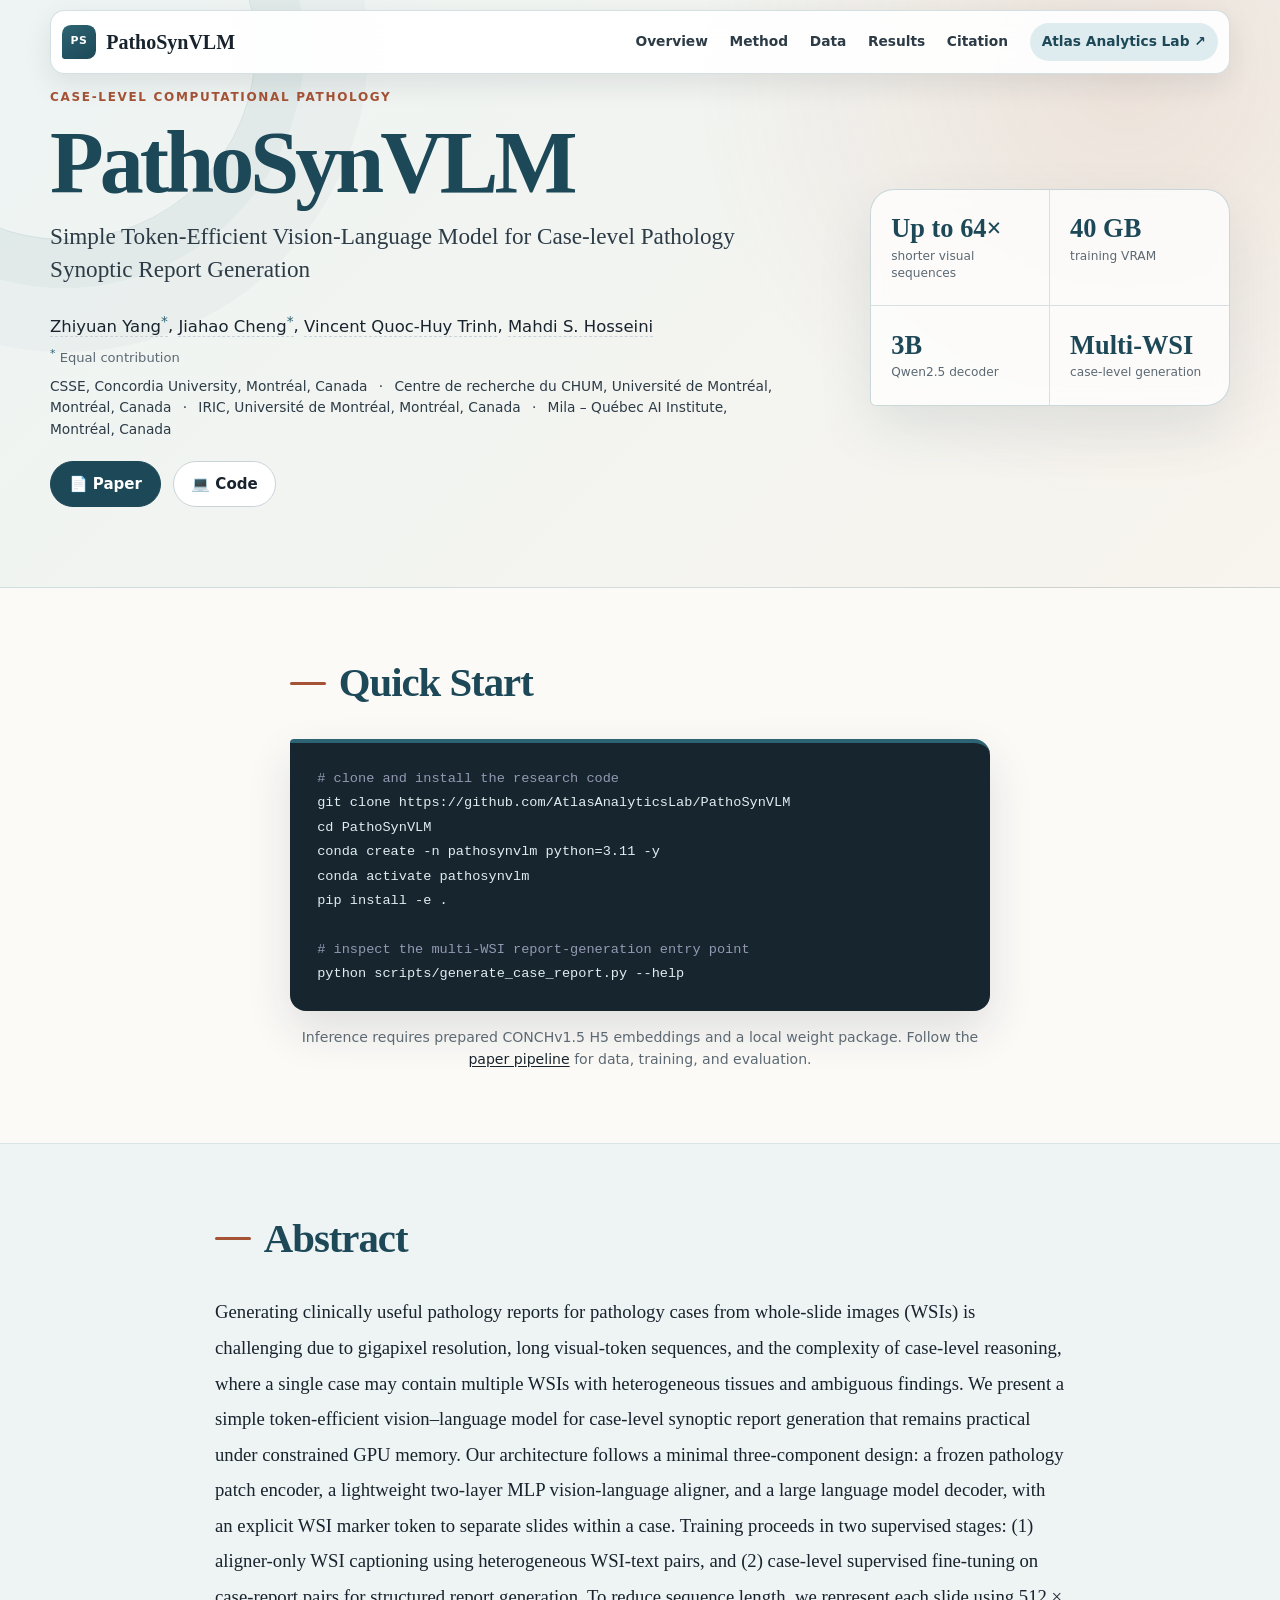
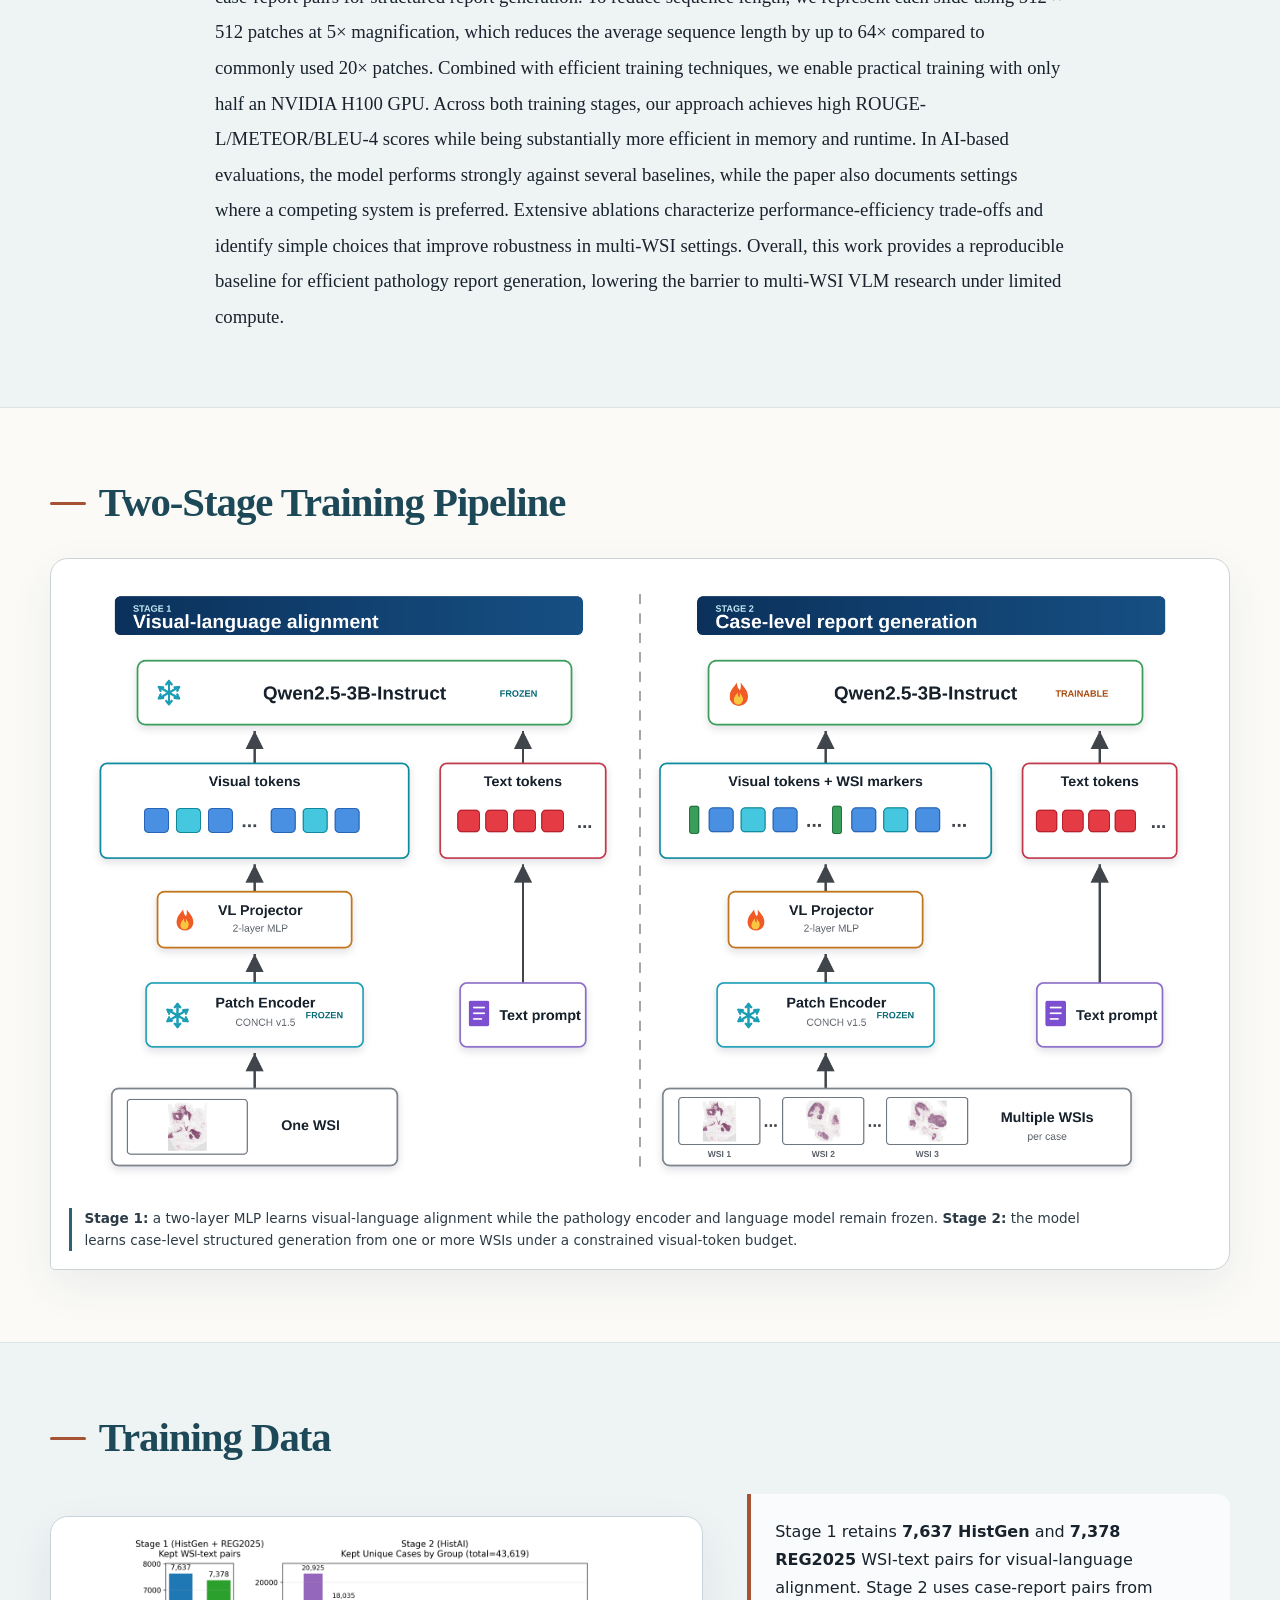
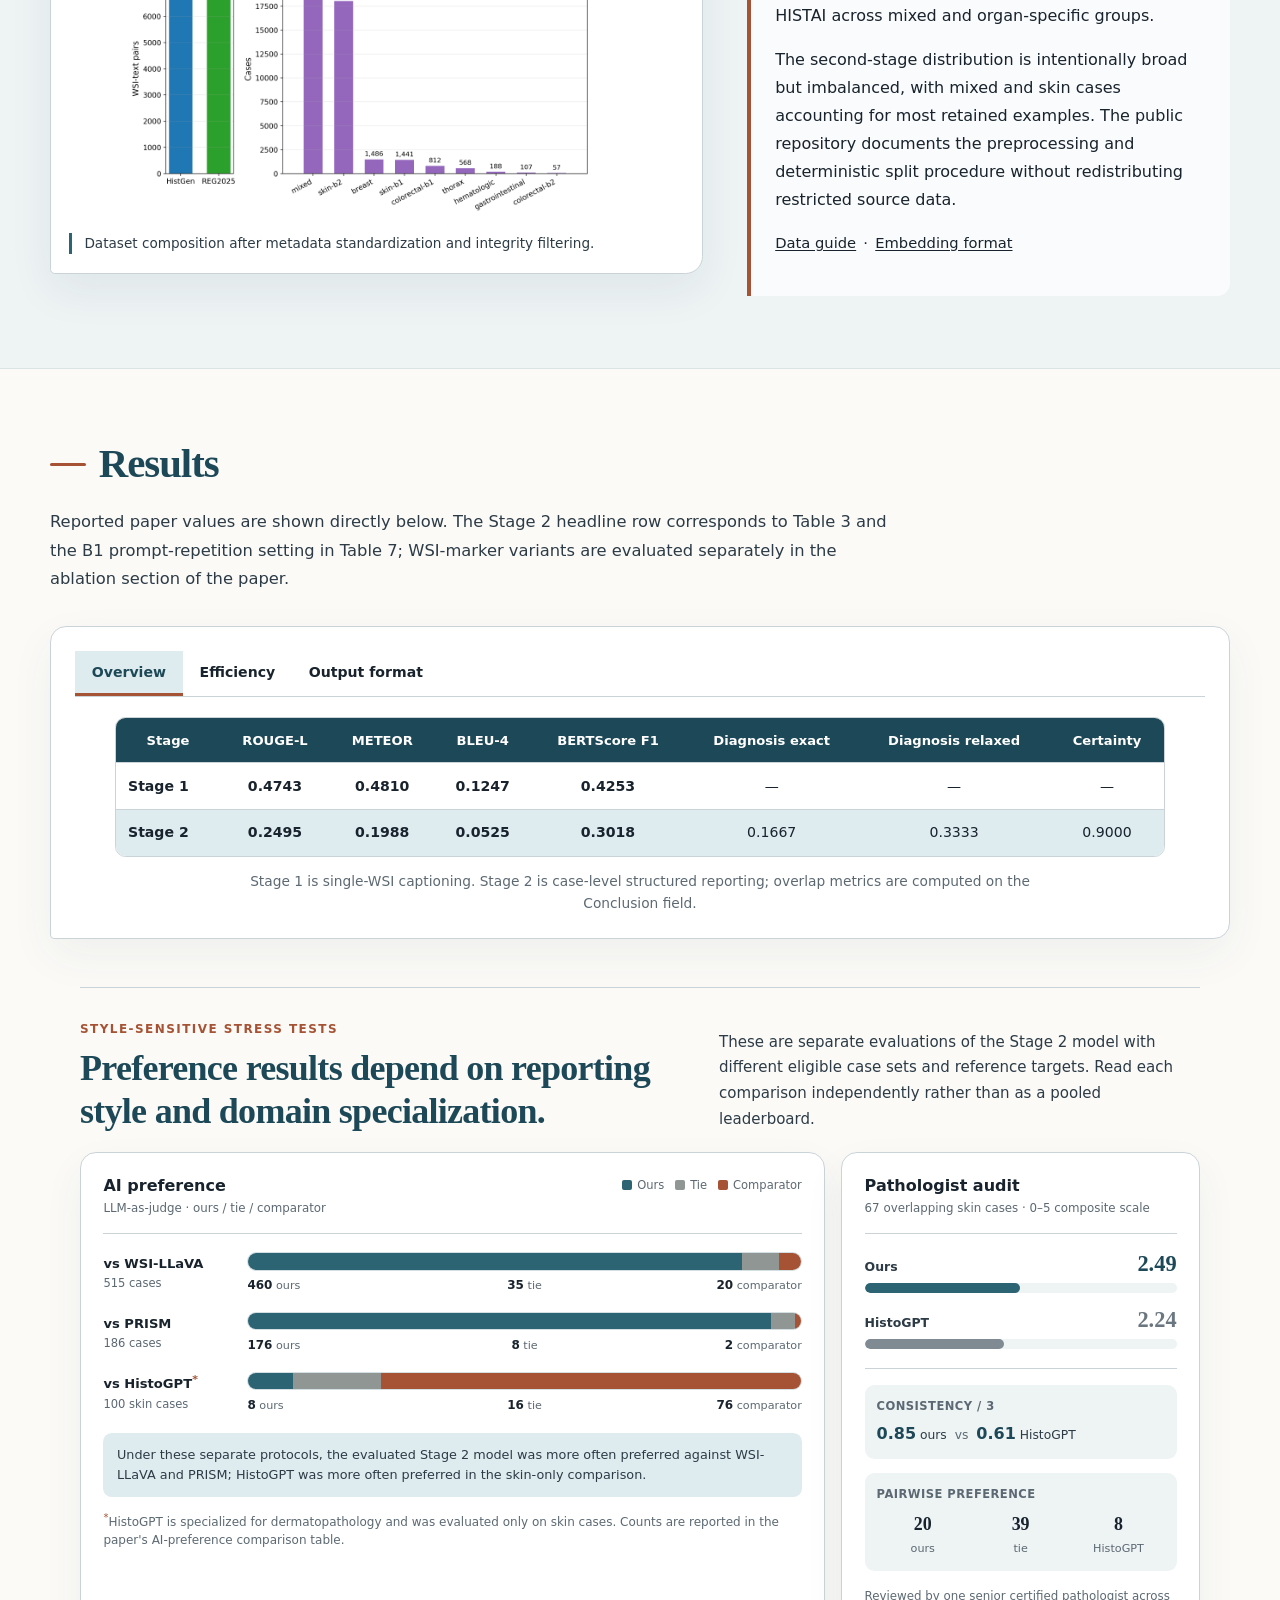
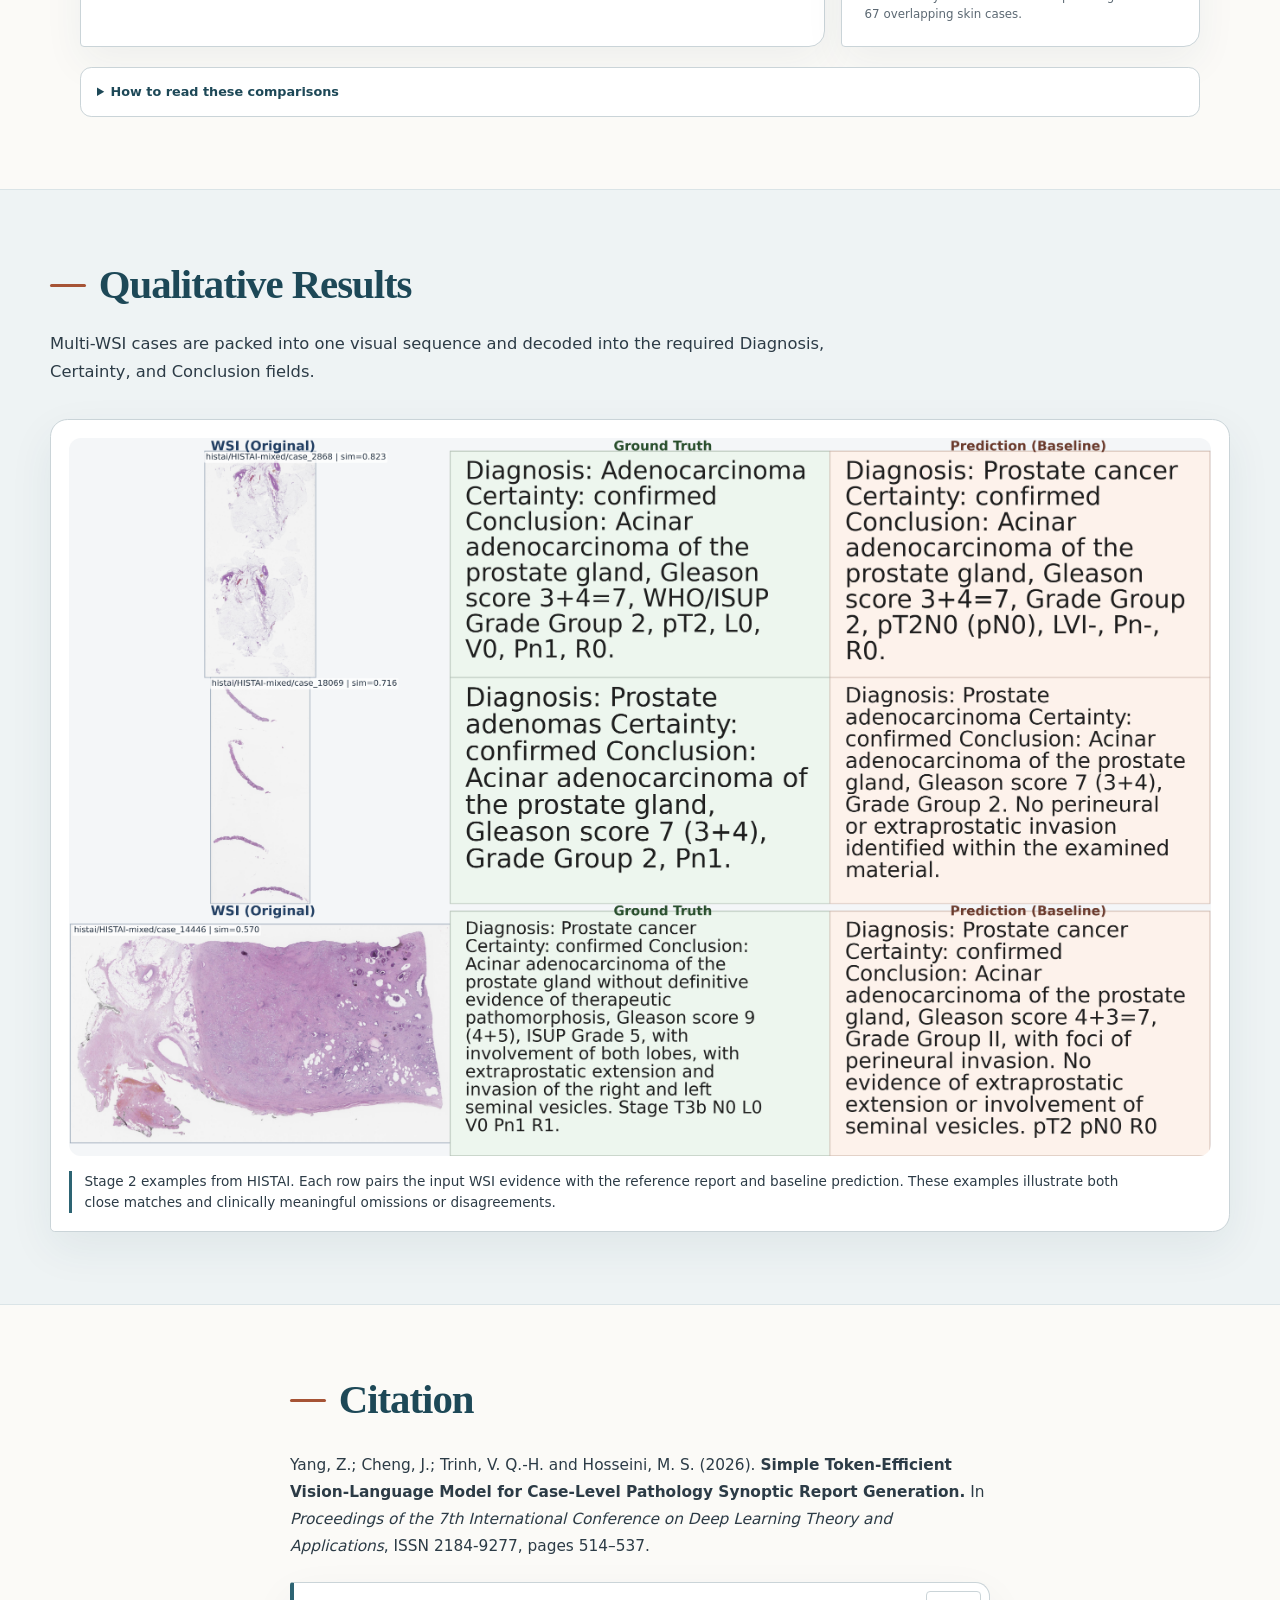
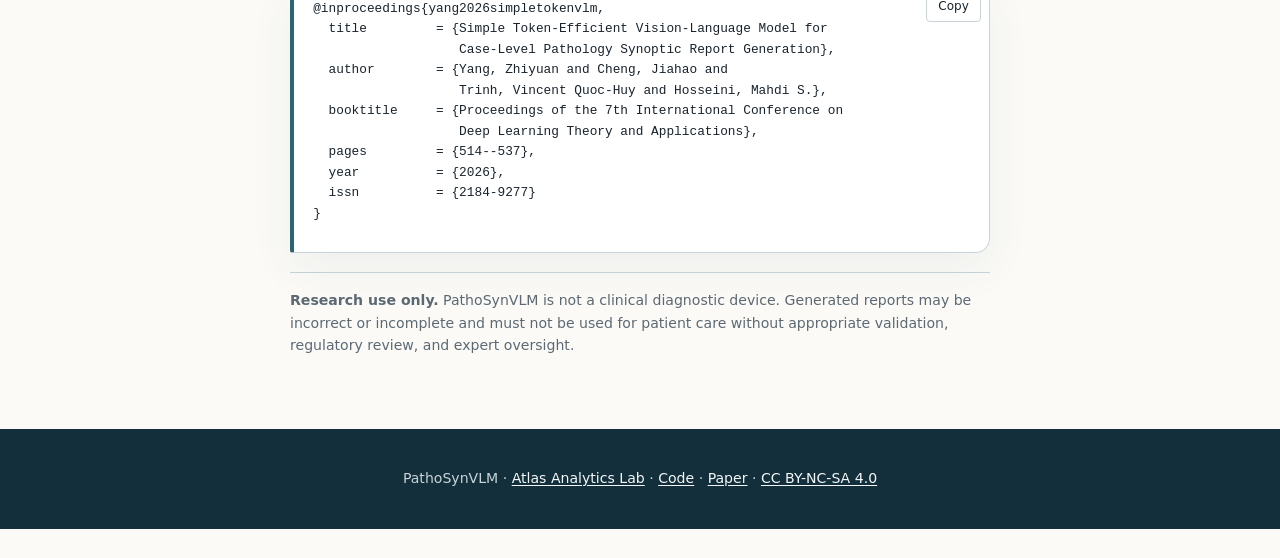
==== commit 58867e32: "website: update proceedings citation" ====
--- a/index.html
+++ b/index.html
@@ -567,18 +567,24 @@
       <section class="section" id="citation">
         <div class="container narrow-container">
           <h2 class="section-heading">Citation</h2>
+          <p class="citation-entry">
+            Yang, Z.; Cheng, J.; Trinh, V. Q.-H. and Hosseini, M. S. (2026).
+            <strong>Simple Token-Efficient Vision-Language Model for Case-Level Pathology Synoptic Report Generation.</strong>
+            In <em>Proceedings of the 7th International Conference on Deep Learning Theory and Applications</em>,
+            ISSN 2184-9277, pages 514–537.
+          </p>
           <div class="bibtex-block">
             <button class="copy-btn" type="button" data-copy-citation>Copy</button>
-            <pre role="region" tabindex="0" aria-label="BibTeX citation"><code id="bibtex">@misc{yang2026simpletokenefficientvisionlanguage,
+            <pre role="region" tabindex="0" aria-label="BibTeX citation"><code id="bibtex">@inproceedings{yang2026simpletokenvlm,
   title         = {Simple Token-Efficient Vision-Language Model for
-                   Case-level Pathology Synoptic Report Generation},
-  author        = {Zhiyuan Yang and Jiahao Cheng and
-                   Vincent Quoc-Huy Trinh and Mahdi S. Hosseini},
+                   Case-Level Pathology Synoptic Report Generation},
+  author        = {Yang, Zhiyuan and Cheng, Jiahao and
+                   Trinh, Vincent Quoc-Huy and Hosseini, Mahdi S.},
+  booktitle     = {Proceedings of the 7th International Conference on
+                   Deep Learning Theory and Applications},
+  pages         = {514--537},
   year          = {2026},
-  eprint        = {2605.30716},
-  archivePrefix = {arXiv},
-  primaryClass  = {cs.CV},
-  url           = {https://arxiv.org/abs/2605.30716}
+  issn          = {2184-9277}
 }</code></pre>
             <p class="copy-status" role="status" aria-live="polite" data-copy-status></p>
           </div>
--- a/static/css/index.css
+++ b/static/css/index.css
@@ -1110,6 +1110,13 @@
   font-family: "SFMono-Regular", Consolas, "Liberation Mono", monospace;
   font-size: 0.95rem;
   line-height: 1.8;
+}
+
+.citation-entry {
+  margin: -0.25rem 0 1.4rem;
+  color: var(--text-secondary);
+  font-size: 0.96rem;
+  line-height: 1.75;
 }
 
 .bibtex-block {
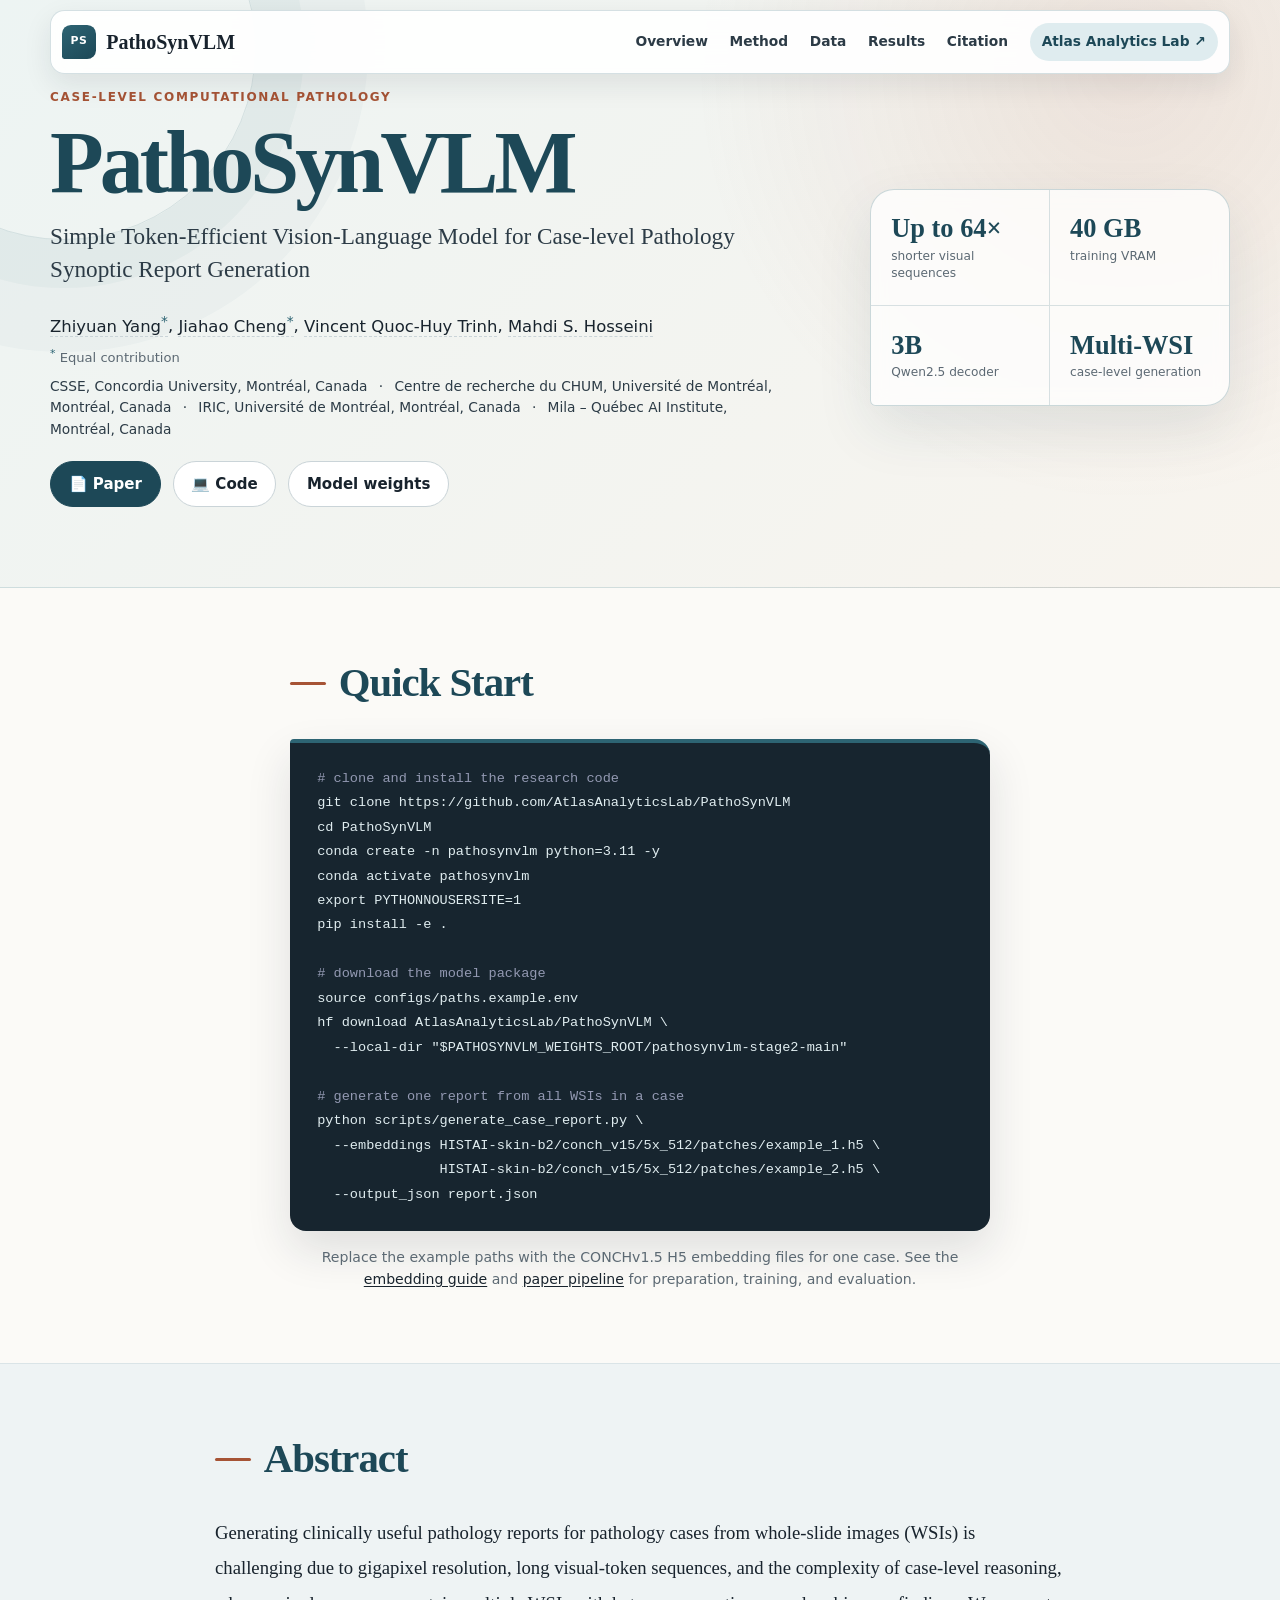
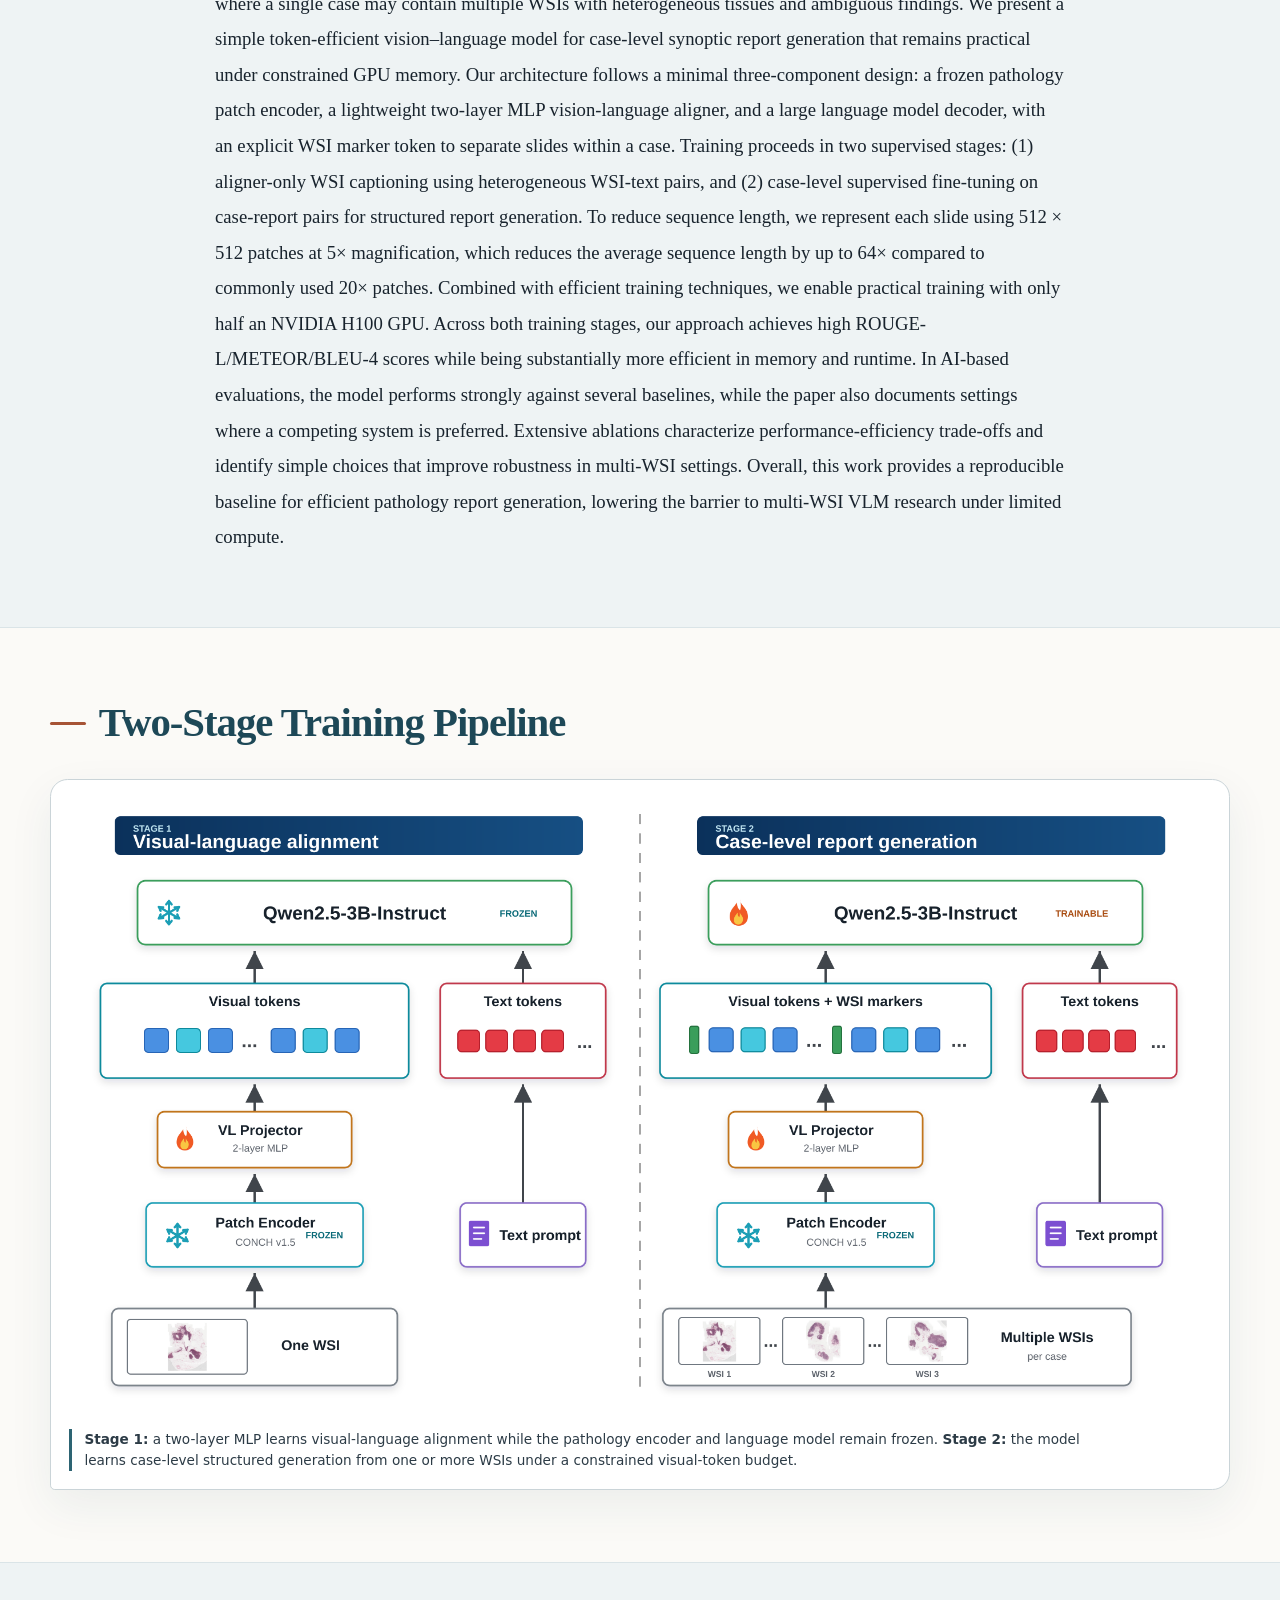
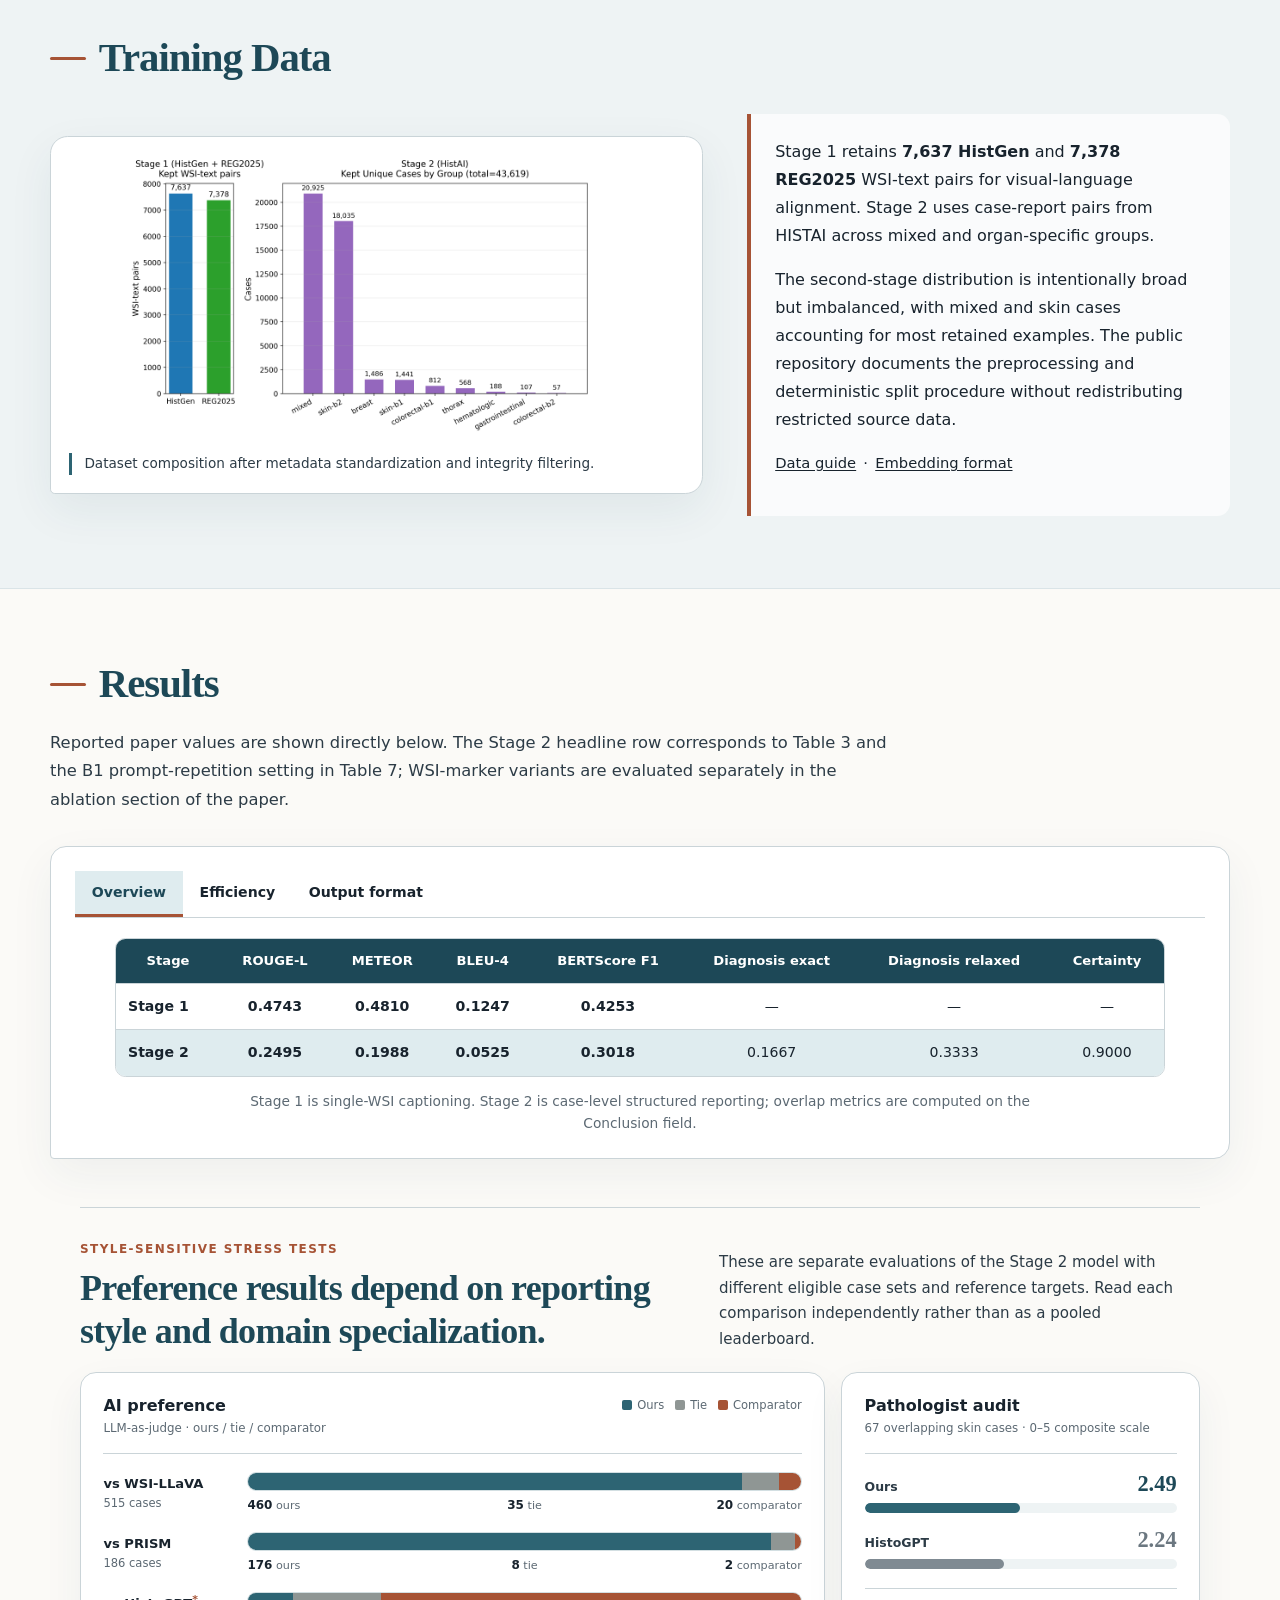
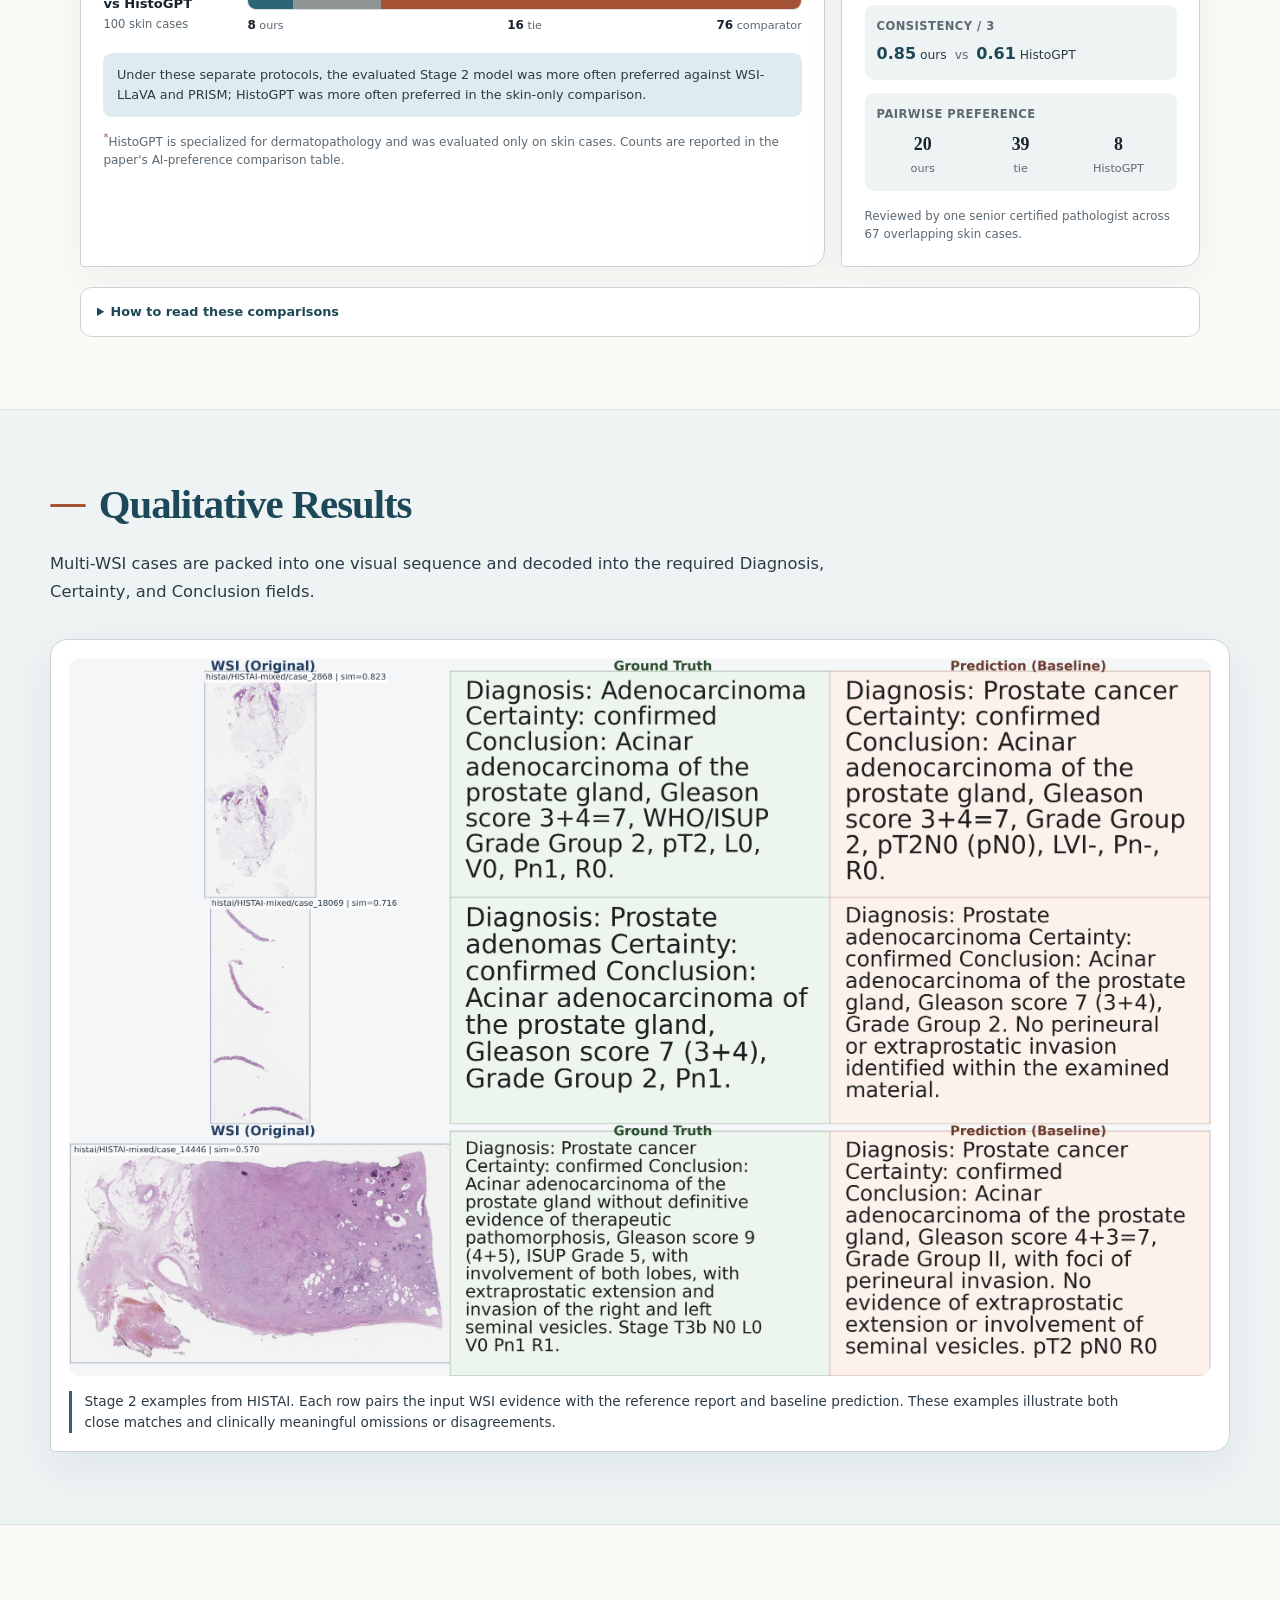
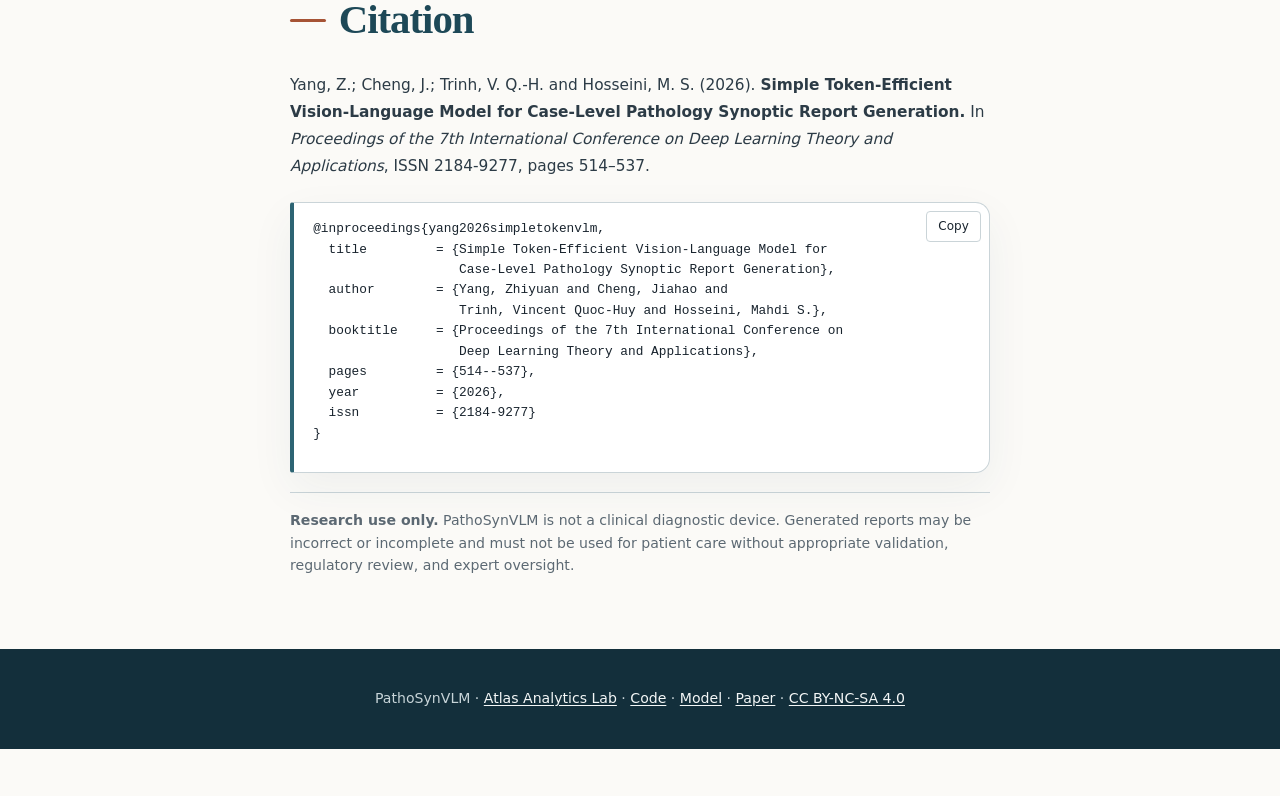
==== commit 41a4cc28: "website: add model download quickstart Link the official Hugging Face release throughout the project" ====
--- a/index.html
+++ b/index.html
@@ -44,7 +44,8 @@
         "mainEntityOfPage": "https://atlasanalyticslab.github.io/PathoSynVLM/",
         "sameAs": [
           "https://arxiv.org/abs/2605.30716",
-          "https://github.com/AtlasAnalyticsLab/PathoSynVLM"
+          "https://github.com/AtlasAnalyticsLab/PathoSynVLM",
+          "https://huggingface.co/AtlasAnalyticsLab/PathoSynVLM"
         ],
         "license": "https://creativecommons.org/licenses/by-nc-sa/4.0/"
       }
@@ -111,6 +112,7 @@
             <nav class="link-row" aria-label="Project links">
               <a href="https://arxiv.org/abs/2605.30716">📄 Paper</a>
               <a href="https://github.com/AtlasAnalyticsLab/PathoSynVLM">💻 Code</a>
+              <a href="https://huggingface.co/AtlasAnalyticsLab/PathoSynVLM">Model weights</a>
             </nav>
           </div>
 
@@ -144,13 +146,23 @@
 cd PathoSynVLM
 conda create -n pathosynvlm python=3.11 -y
 conda activate pathosynvlm
+export PYTHONNOUSERSITE=1
 pip install -e .
 
-<span class="comment"># inspect the multi-WSI report-generation entry point</span>
-python scripts/generate_case_report.py --help</code></pre>
+<span class="comment"># download the model package</span>
+source configs/paths.example.env
+hf download AtlasAnalyticsLab/PathoSynVLM \
+  --local-dir "$PATHOSYNVLM_WEIGHTS_ROOT/pathosynvlm-stage2-main"
+
+<span class="comment"># generate one report from all WSIs in a case</span>
+python scripts/generate_case_report.py \
+  --embeddings HISTAI-skin-b2/conch_v15/5x_512/patches/example_1.h5 \
+               HISTAI-skin-b2/conch_v15/5x_512/patches/example_2.h5 \
+  --output_json report.json</code></pre>
           <p class="center-note">
-            Inference requires prepared CONCHv1.5 H5 embeddings and a local weight package.
-            Follow the <a href="https://github.com/AtlasAnalyticsLab/PathoSynVLM/blob/main/docs/paper_pipeline.md">paper pipeline</a> for data, training, and evaluation.
+            Replace the example paths with the CONCHv1.5 H5 embedding files for one case.
+            See the <a href="https://github.com/AtlasAnalyticsLab/PathoSynVLM/blob/main/docs/embeddings.md">embedding guide</a>
+            and <a href="https://github.com/AtlasAnalyticsLab/PathoSynVLM/blob/main/docs/paper_pipeline.md">paper pipeline</a> for preparation, training, and evaluation.
           </p>
         </div>
       </section>
@@ -602,6 +614,7 @@
           PathoSynVLM ·
           <a href="https://atlasanalyticslab.github.io/">Atlas Analytics Lab</a> ·
           <a href="https://github.com/AtlasAnalyticsLab/PathoSynVLM">Code</a> ·
+          <a href="https://huggingface.co/AtlasAnalyticsLab/PathoSynVLM">Model</a> ·
           <a href="https://arxiv.org/abs/2605.30716">Paper</a> ·
           <a href="https://github.com/AtlasAnalyticsLab/PathoSynVLM/blob/main/LICENSE">CC BY-NC-SA 4.0</a>
         </p>
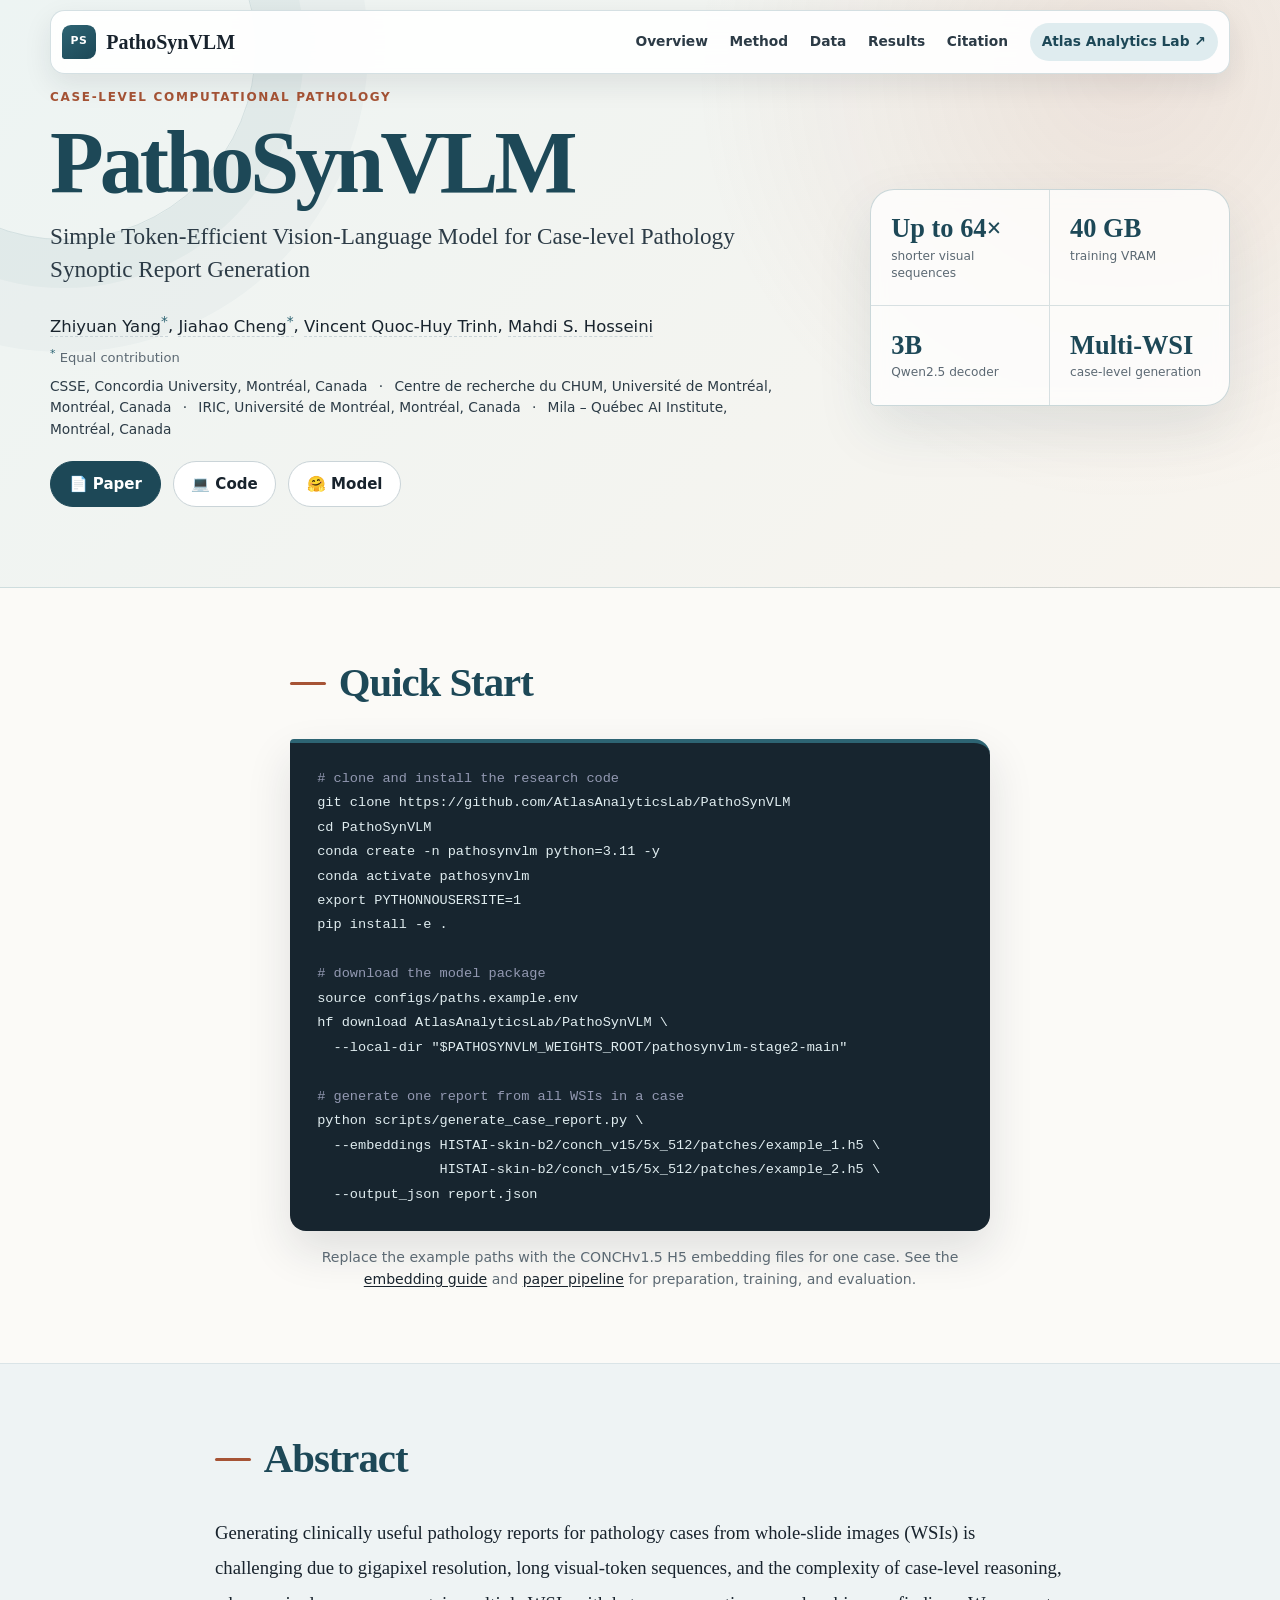
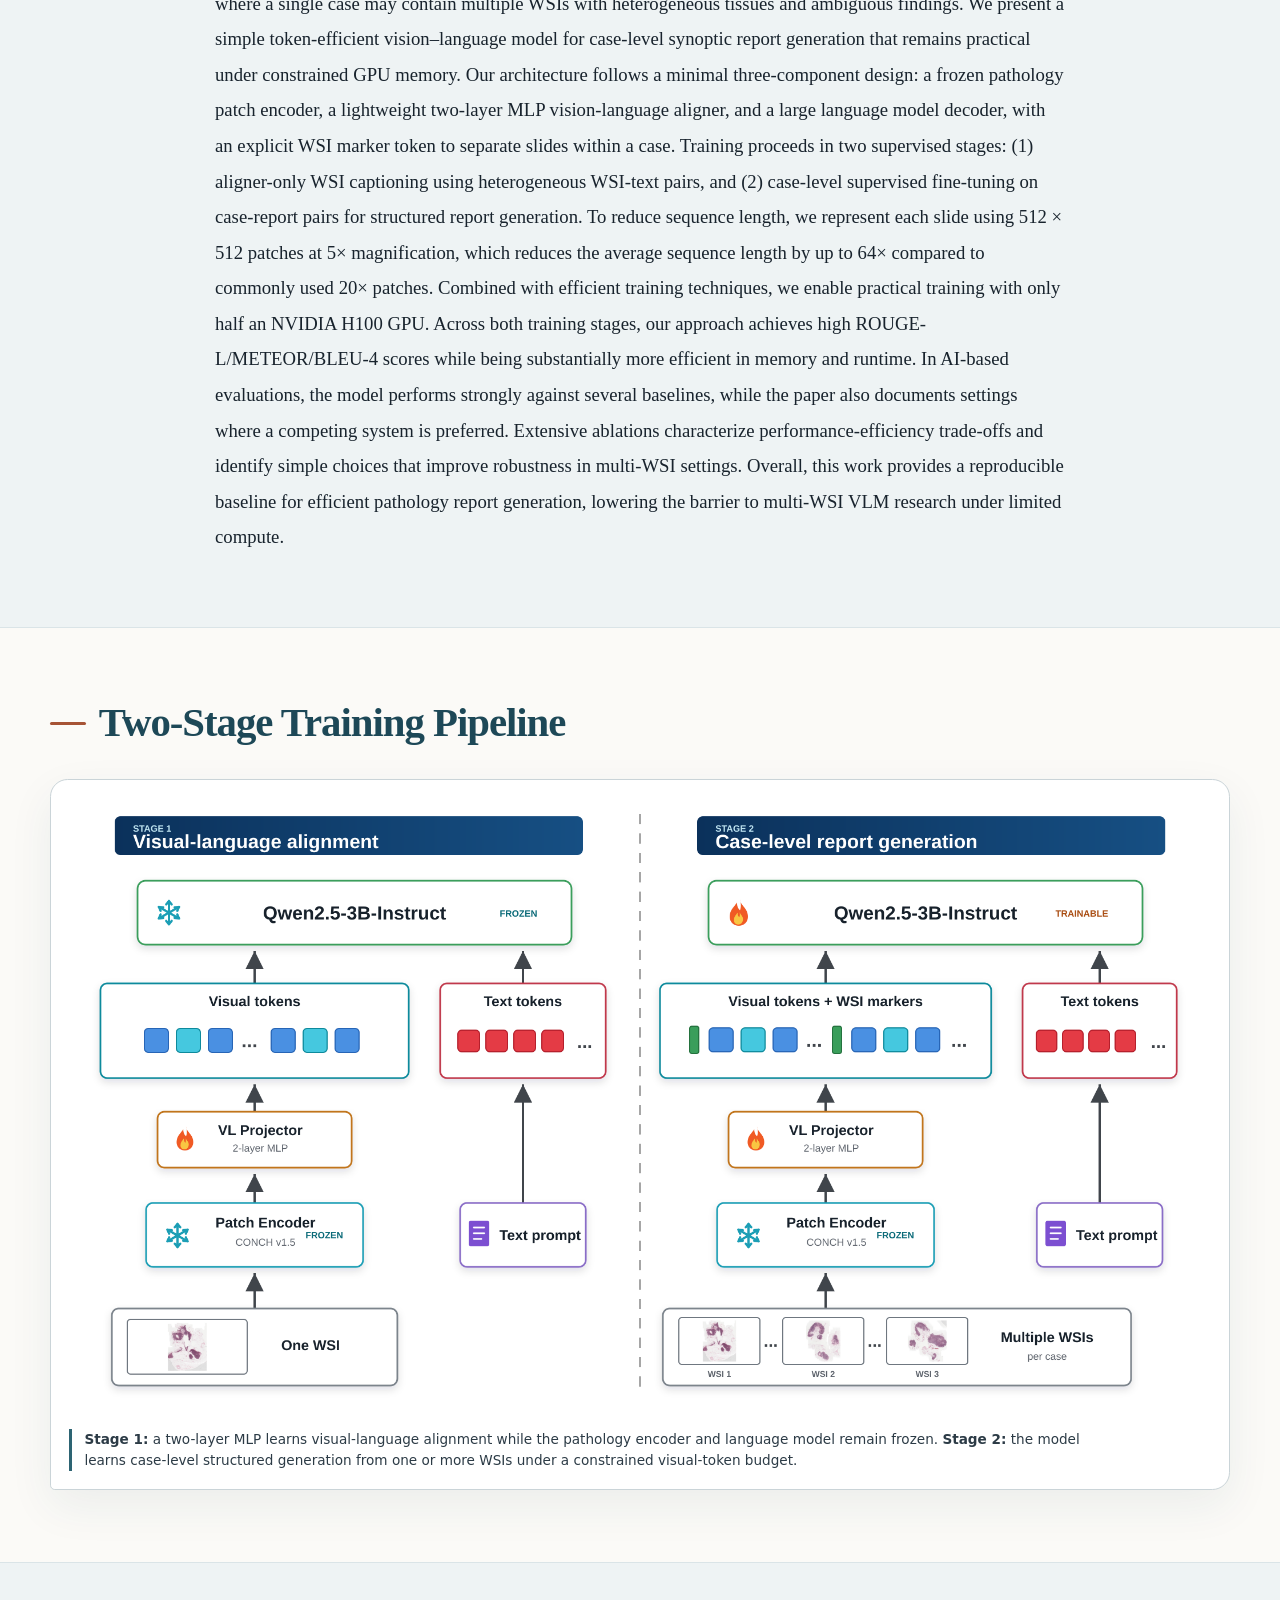
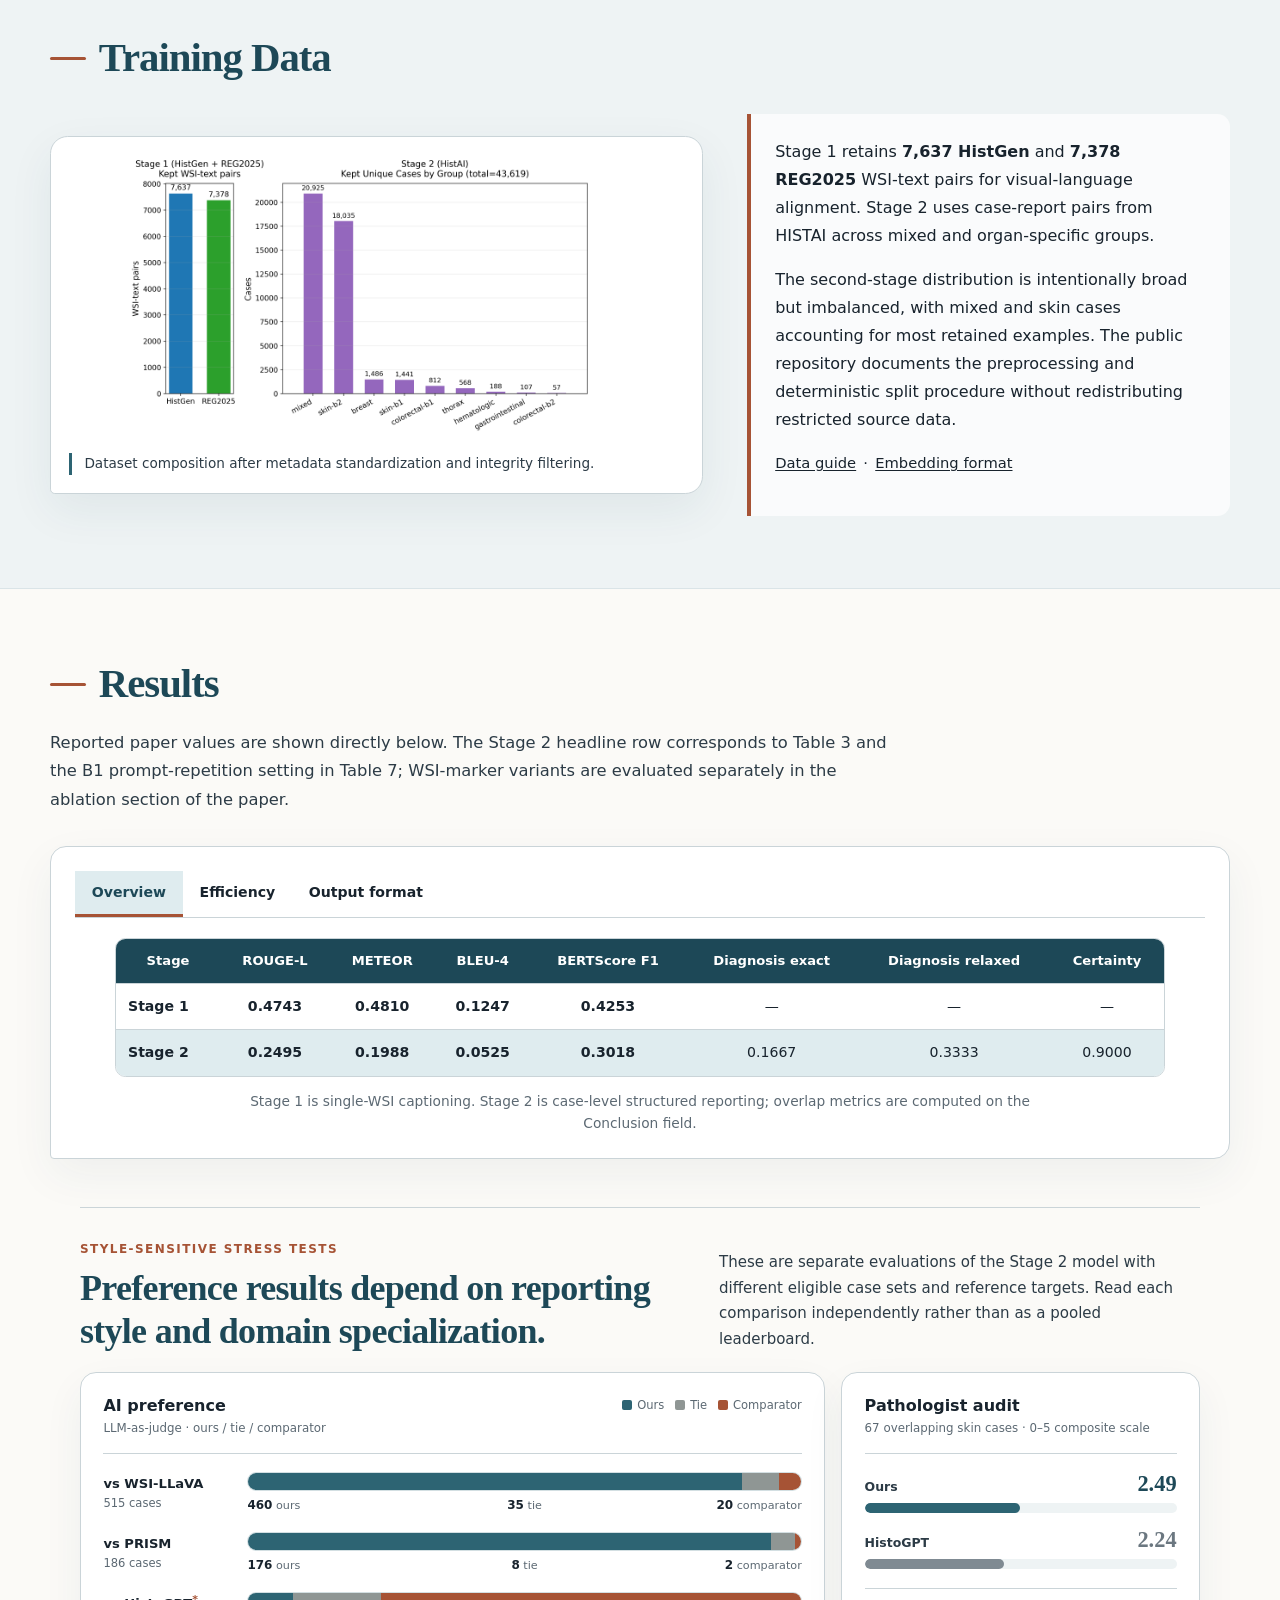
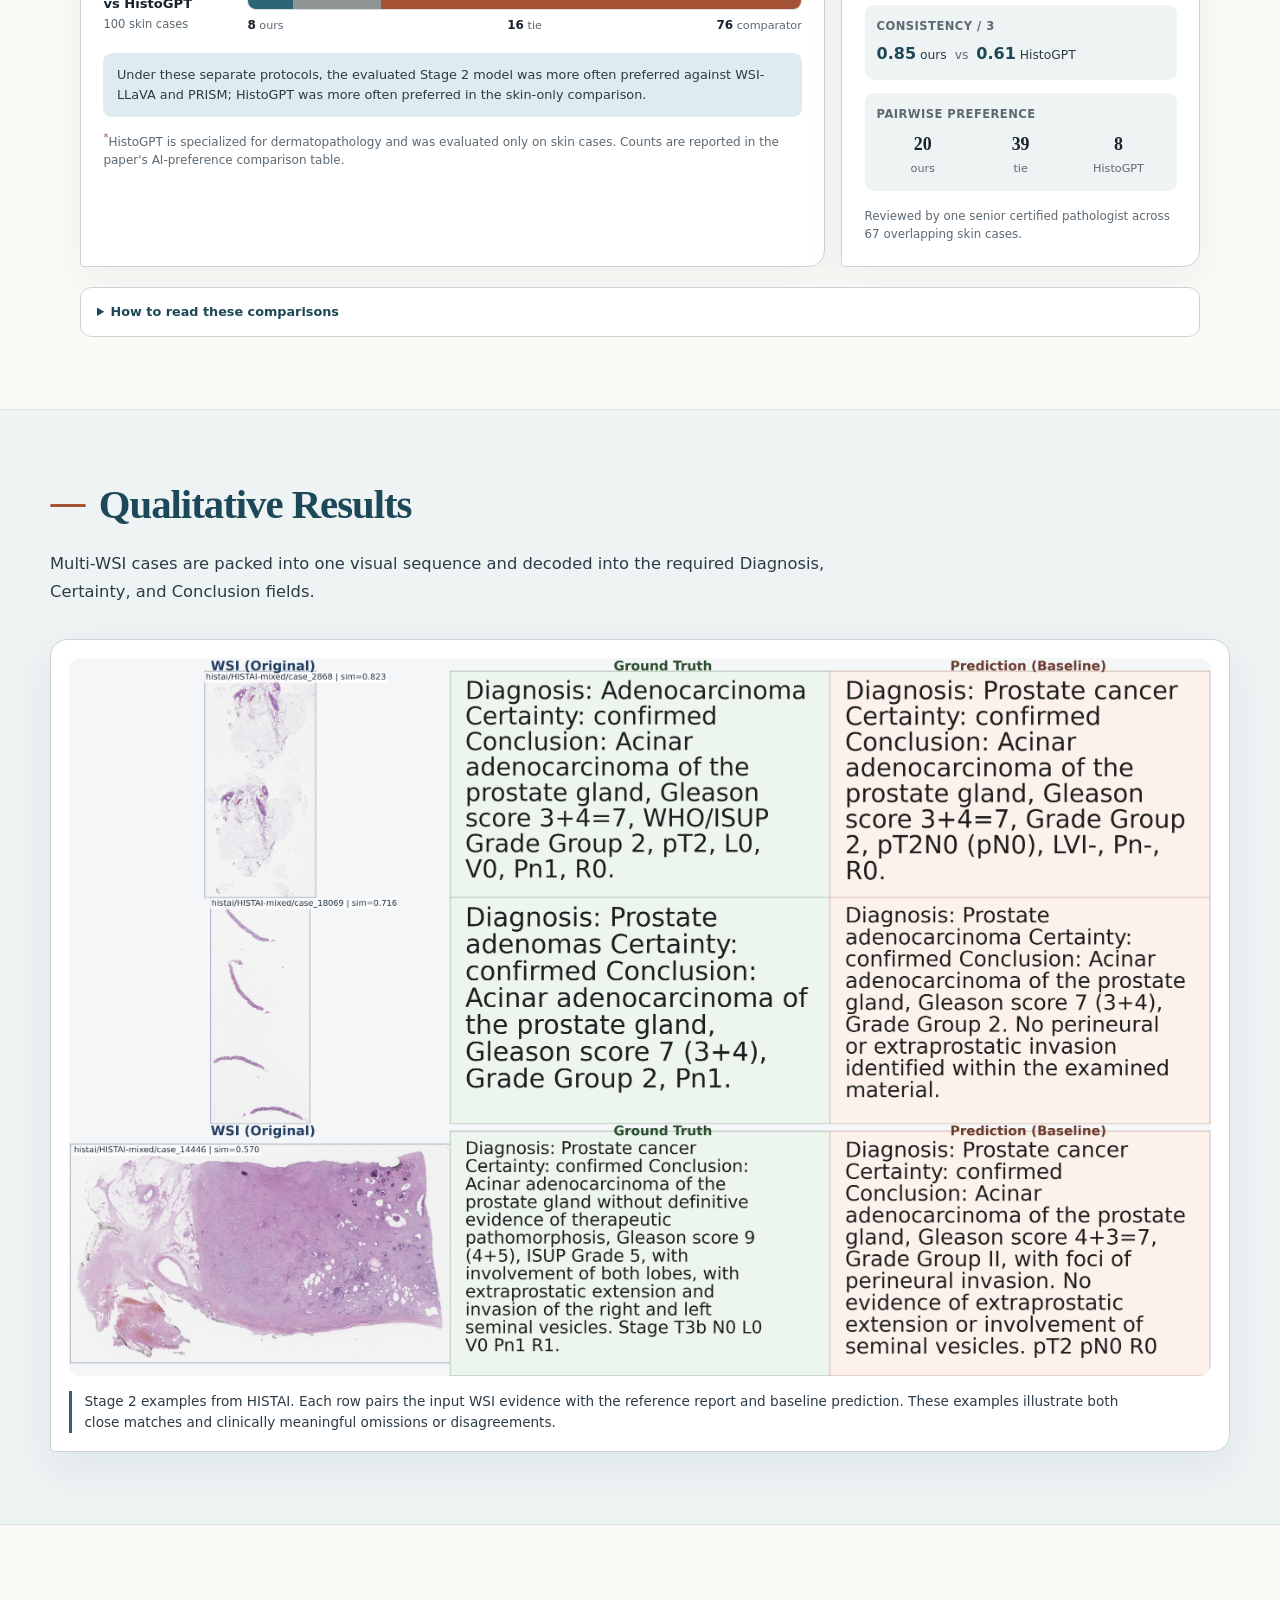
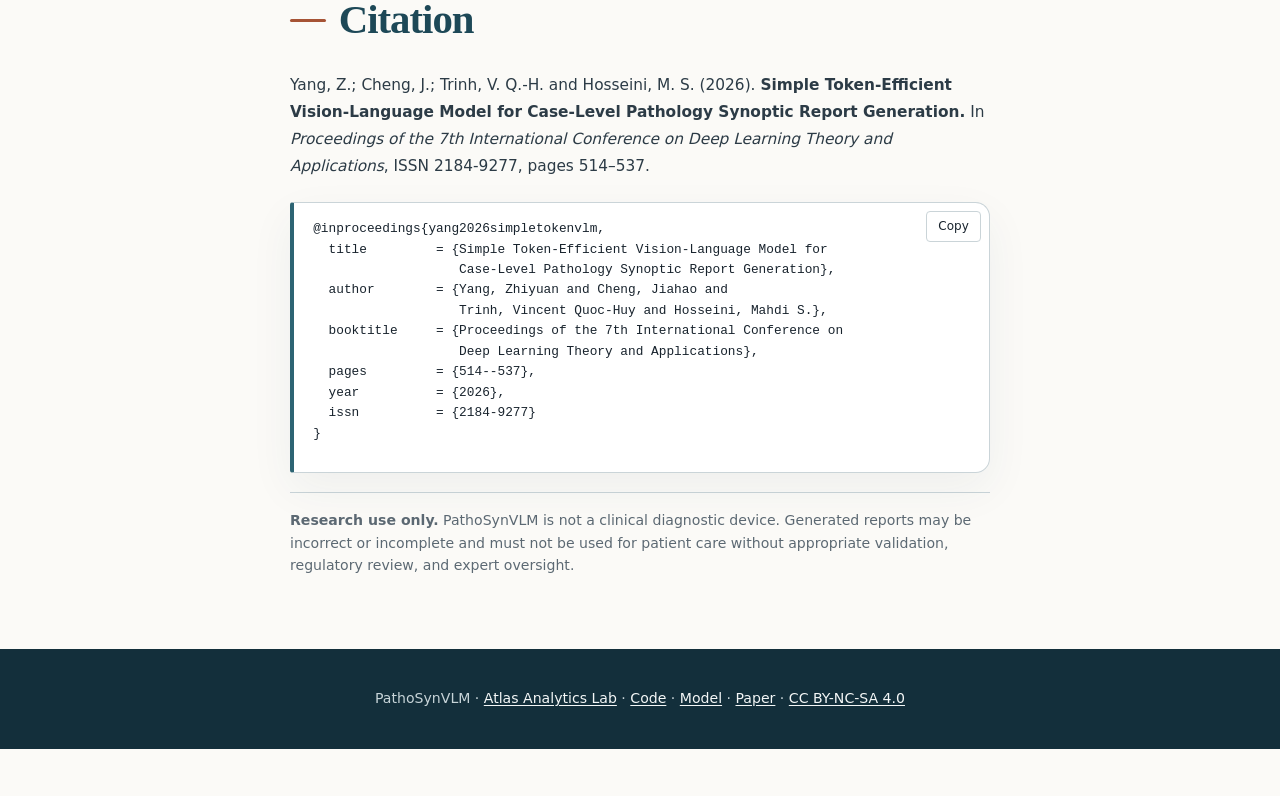
==== commit f5ead4f5: "website: add Hugging Face model button Present the model repository beside the Paper and Code action" ====
--- a/index.html
+++ b/index.html
@@ -112,7 +112,7 @@
             <nav class="link-row" aria-label="Project links">
               <a href="https://arxiv.org/abs/2605.30716">📄 Paper</a>
               <a href="https://github.com/AtlasAnalyticsLab/PathoSynVLM">💻 Code</a>
-              <a href="https://huggingface.co/AtlasAnalyticsLab/PathoSynVLM">Model weights</a>
+              <a href="https://huggingface.co/AtlasAnalyticsLab/PathoSynVLM">🤗 Model</a>
             </nav>
           </div>
 
